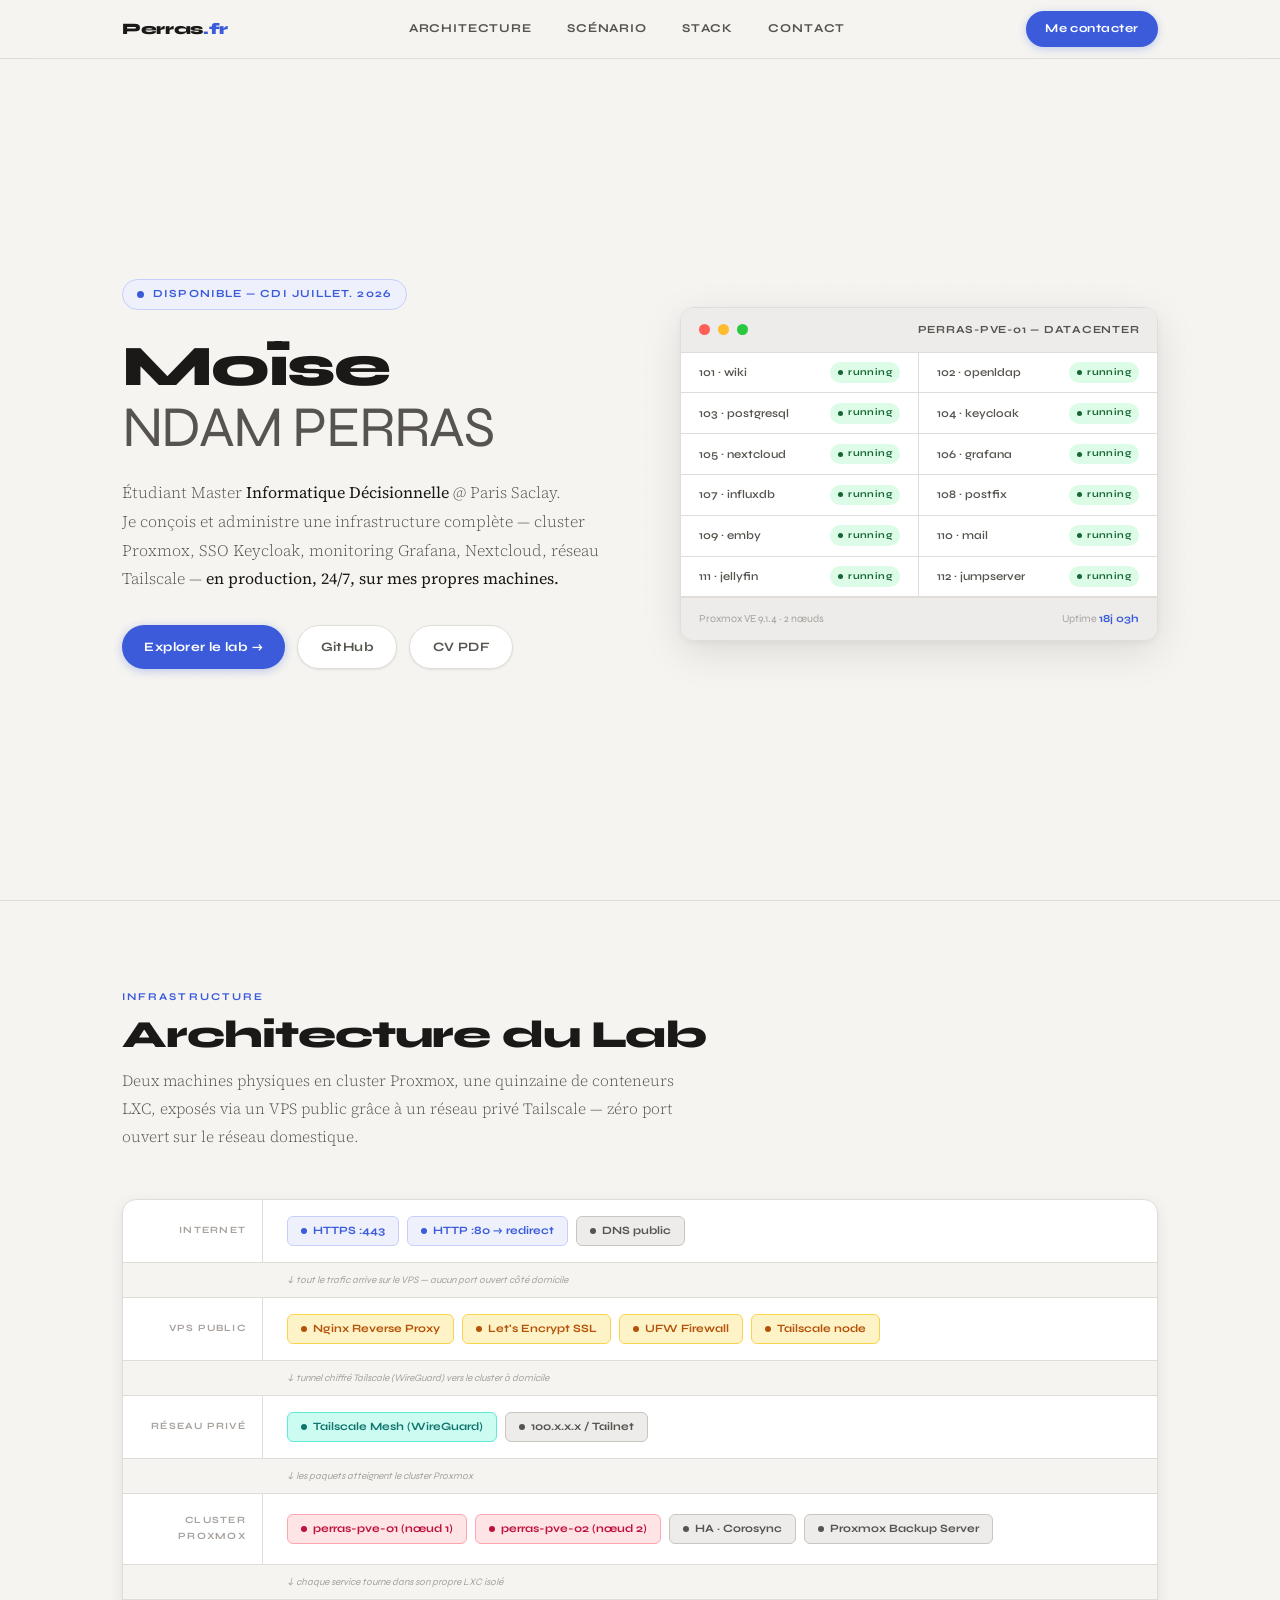
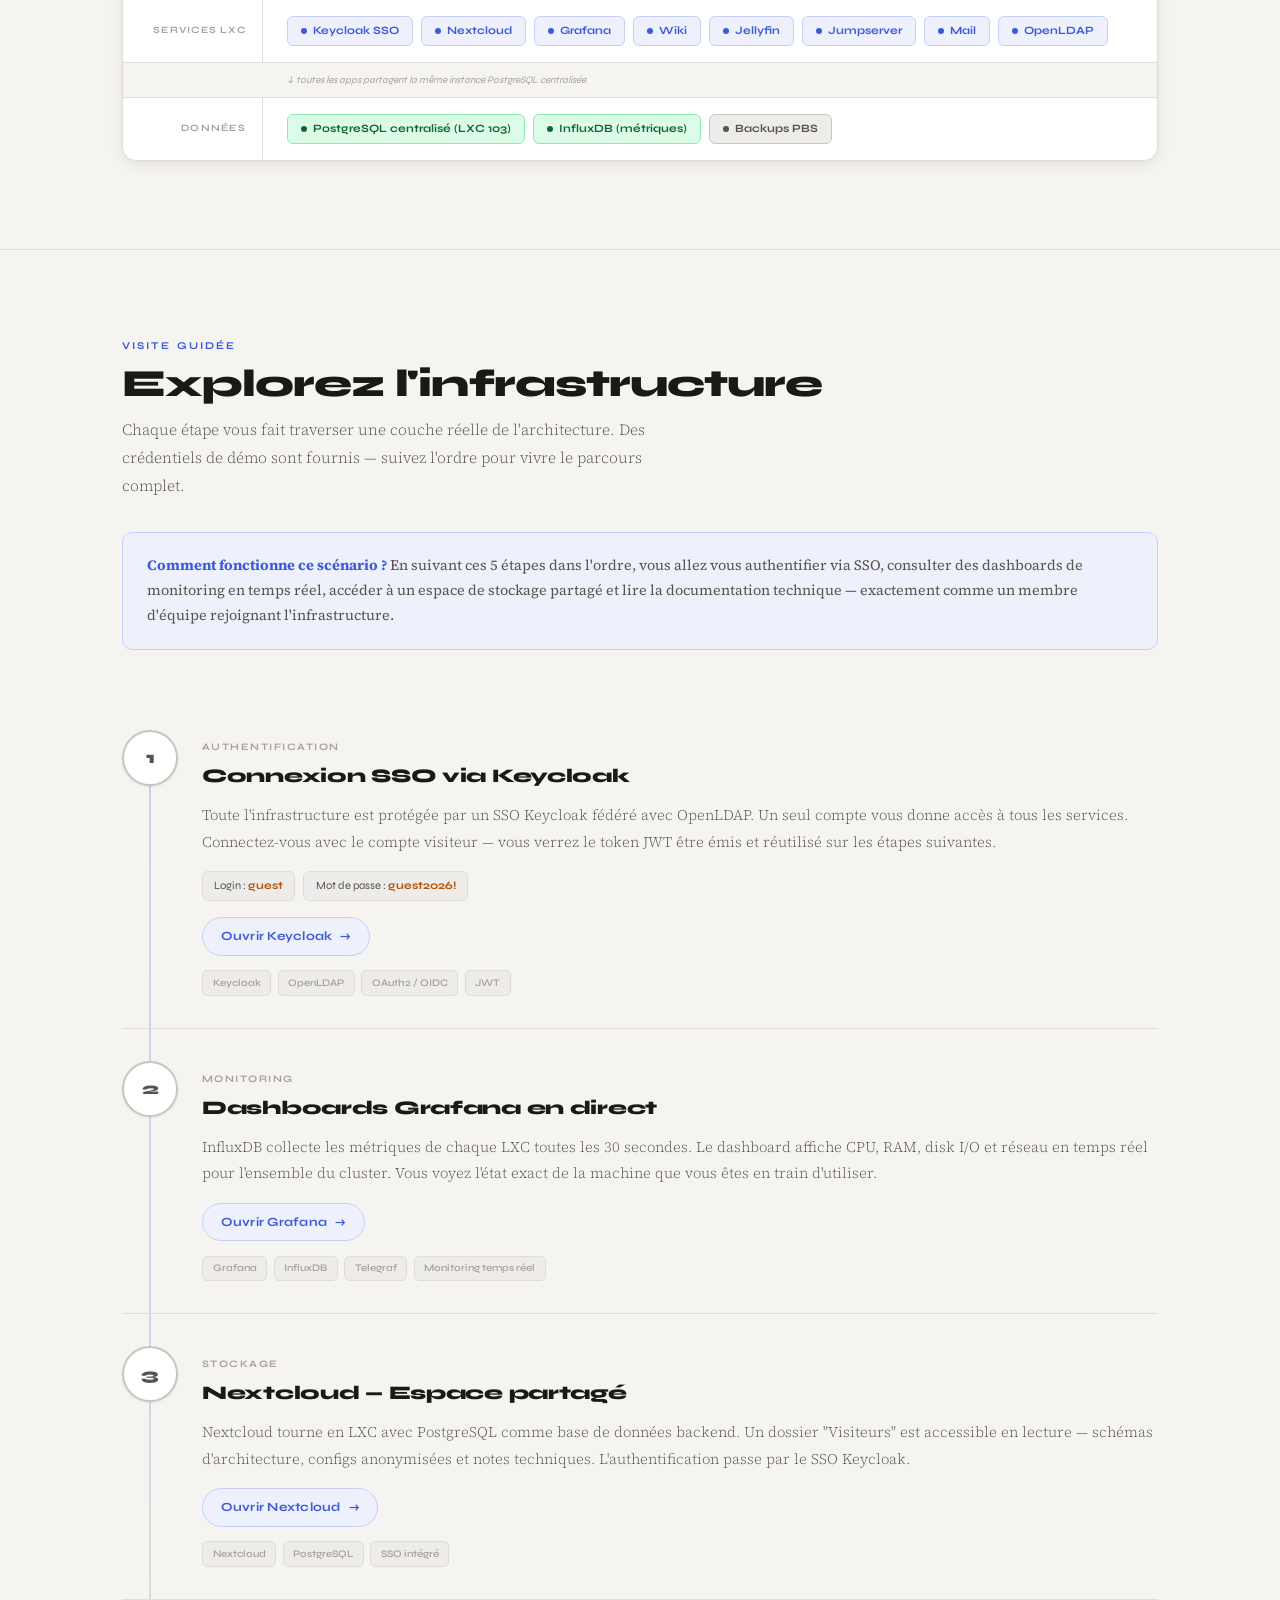
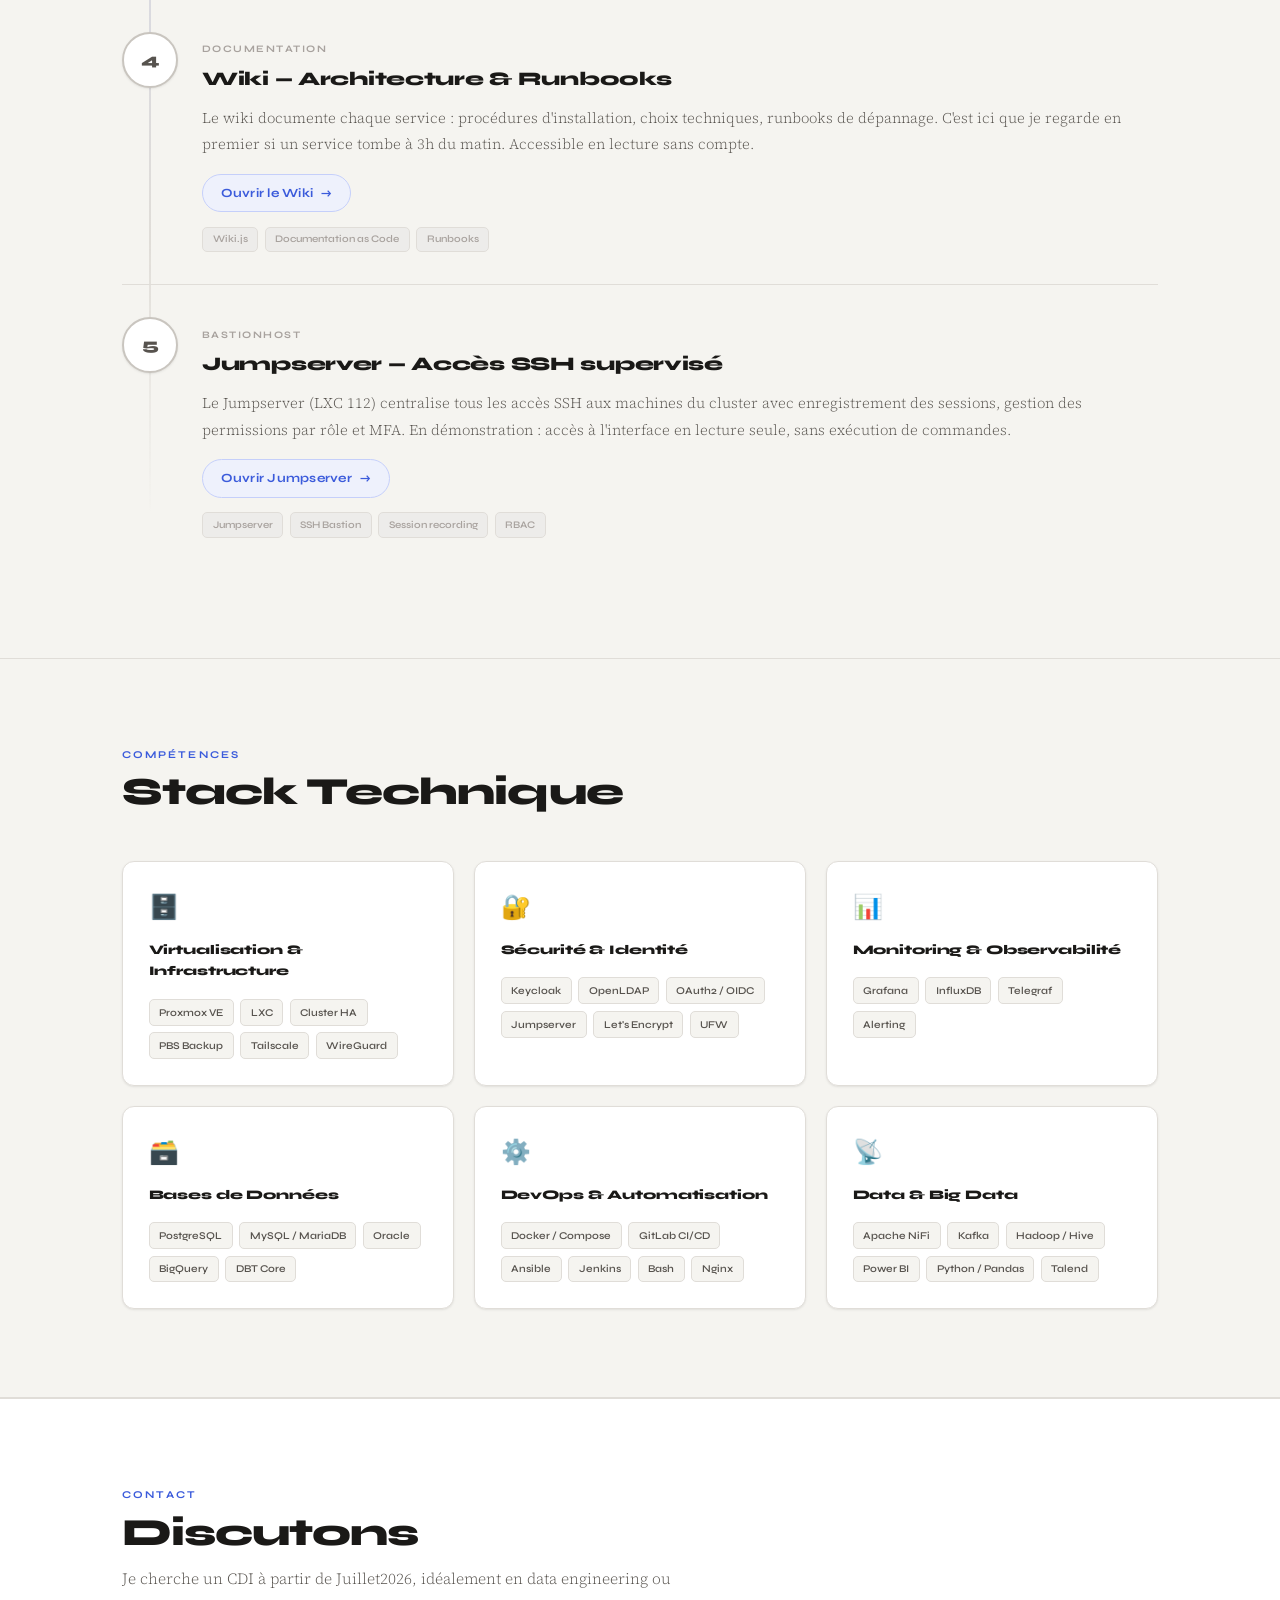
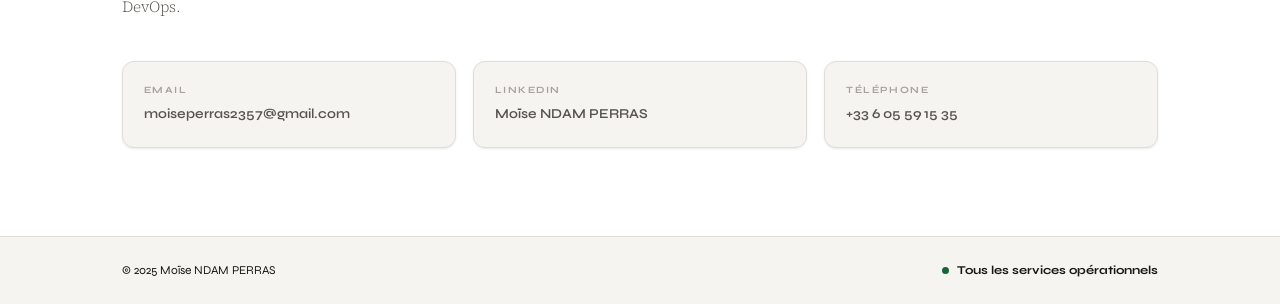
==== src/index.html @ 98462179 "static: Modification" ====
<!DOCTYPE html>
<html lang="fr">
<head>
<meta charset="UTF-8">
<link rel="preconnect" href="https://fonts.googleapis.com">
<link rel="preconnect" href="https://fonts.gstatic.com" crossorigin>
<meta name="viewport" content="width=device-width, initial-scale=1.0">
<meta name="description" content="Portfolio de Moïse PERRAS, Étudiant Master Informatique. Découvrez mes projets en Big Data et infrastructure.">
<title>Moïse NDAM PERRAS — Infrastructure Lab</title>
<link href="https://fonts.googleapis.com/css2?family=Syne:wght@400;600;700;800&family=Source+Serif+4:ital,opsz,wght@0,8..60,300;0,8..60,400;1,8..60,300&display=swap" rel="stylesheet">
<link rel="stylesheet" href="styles.css">
</head>
<body>

<!-- NAV -->
<nav>
  <div class="wrap">
    <div class="nav-brand">Perras<span>.fr</span></div>
    <div class="nav-links">
      <a href="#architecture">Architecture</a>
      <a href="#scenario">Scénario</a>
      <a href="#stack">Stack</a>
      <a href="#contact">Contact</a>
    </div>
    <a href="mailto:moiseperras2357@gmail.com" class="nav-cta">Me contacter</a>
  </div>
</nav>

<main id="content">
<!-- HERO -->
<section class="hero">
  <div class="hero-inner wrap" style="padding-top:0;padding-bottom:0;">

    <div>
      <div class="hero-badge">
        <div class="hero-badge-dot"></div>
        Disponible — CDI Juillet. 2026
      </div>
      <h1>Moïse<br><span class="dim">NDAM PERRAS</span></h1>
      <p class="hero-sub">
        Étudiant Master <strong>Informatique Décisionnelle</strong> @ Paris Saclay.<br>
        Je conçois et administre une infrastructure complète — cluster Proxmox,
        SSO Keycloak, monitoring Grafana, Nextcloud, réseau Tailscale —
        <strong>en production, 24/7, sur mes propres machines.</strong>
      </p>
      <div class="hero-actions">
        <a href="#scenario" class="btn btn-primary">Explorer le lab →</a>
	<a href="https://github.com/Perras2357" class="btn btn-outline" target="_blank" rel="noopener noreferrer">GitHub</a>
        <a href="#" class="btn btn-outline">CV PDF</a>
      </div>
    </div>

    <!-- Panel Proxmox -->
    <div class="hero-panel">
      <div class="panel-header">
        <div class="mac-dot mac-red"></div>
        <div class="mac-dot mac-yellow"></div>
        <div class="mac-dot mac-green"></div>
        <div class="panel-title">perras-pve-01 — Datacenter</div>
      </div>
      <div class="lxc-grid">
        <div class="lxc-item"><span class="lxc-name">101 · wiki</span><span class="lxc-pill">running</span></div>
        <div class="lxc-item"><span class="lxc-name">102 · openldap</span><span class="lxc-pill">running</span></div>
        <div class="lxc-item"><span class="lxc-name">103 · postgresql</span><span class="lxc-pill">running</span></div>
        <div class="lxc-item"><span class="lxc-name">104 · keycloak</span><span class="lxc-pill">running</span></div>
        <div class="lxc-item"><span class="lxc-name">105 · nextcloud</span><span class="lxc-pill">running</span></div>
        <div class="lxc-item"><span class="lxc-name">106 · grafana</span><span class="lxc-pill">running</span></div>
        <div class="lxc-item"><span class="lxc-name">107 · influxdb</span><span class="lxc-pill">running</span></div>
        <div class="lxc-item"><span class="lxc-name">108 · postfix</span><span class="lxc-pill">running</span></div>
        <div class="lxc-item"><span class="lxc-name">109 · emby</span><span class="lxc-pill">running</span></div>
        <div class="lxc-item"><span class="lxc-name">110 · mail</span><span class="lxc-pill">running</span></div>
        <div class="lxc-item"><span class="lxc-name">111 · jellyfin</span><span class="lxc-pill">running</span></div>
        <div class="lxc-item"><span class="lxc-name">112 · jumpserver</span><span class="lxc-pill">running</span></div>
      </div>
      <div class="panel-footer">
        <span>Proxmox VE 9.1.4 · 2 nœuds</span>
        <span>Uptime <strong>18j 03h</strong></span>
      </div>
    </div>

  </div>
</section>

<hr class="sep">

<!-- ARCHITECTURE -->
<section id="architecture">
  <div class="wrap">
    <p class="eyebrow reveal">Infrastructure</p>
    <h2 class="section-title reveal">Architecture du Lab</h2>
    <p class="section-sub reveal">
      Deux machines physiques en cluster Proxmox, une quinzaine de conteneurs LXC,
      exposés via un VPS public grâce à un réseau privé Tailscale —
      zéro port ouvert sur le réseau domestique.
    </p>

    <div class="arch-card reveal">
      <div class="arch-layers">

        <div class="arch-layer">
          <div class="arch-layer-label">Internet</div>
          <div class="arch-layer-content">
            <div class="arch-chip chip-indigo"><div class="arch-chip-dot"></div>HTTPS :443</div>
            <div class="arch-chip chip-indigo"><div class="arch-chip-dot"></div>HTTP :80 → redirect</div>
            <div class="arch-chip chip-gray"><div class="arch-chip-dot"></div>DNS public</div>
          </div>
        </div>

        <div class="flow-note">↓ tout le trafic arrive sur le VPS — aucun port ouvert côté domicile</div>

        <div class="arch-layer">
          <div class="arch-layer-label">VPS public</div>
          <div class="arch-layer-content">
            <div class="arch-chip chip-amber"><div class="arch-chip-dot"></div>Nginx Reverse Proxy</div>
            <div class="arch-chip chip-amber"><div class="arch-chip-dot"></div>Let's Encrypt SSL</div>
            <div class="arch-chip chip-amber"><div class="arch-chip-dot"></div>UFW Firewall</div>
            <div class="arch-chip chip-amber"><div class="arch-chip-dot"></div>Tailscale node</div>
          </div>
        </div>

        <div class="flow-note">↓ tunnel chiffré Tailscale (WireGuard) vers le cluster à domicile</div>

        <div class="arch-layer">
          <div class="arch-layer-label">Réseau privé</div>
          <div class="arch-layer-content">
            <div class="arch-chip chip-teal"><div class="arch-chip-dot"></div>Tailscale Mesh (WireGuard)</div>
            <div class="arch-chip chip-gray"><div class="arch-chip-dot"></div>100.x.x.x / Tailnet</div>
          </div>
        </div>

        <div class="flow-note">↓ les paquets atteignent le cluster Proxmox</div>

        <div class="arch-layer">
          <div class="arch-layer-label">Cluster Proxmox</div>
          <div class="arch-layer-content">
            <div class="arch-chip chip-rose"><div class="arch-chip-dot"></div>perras-pve-01 (nœud 1)</div>
            <div class="arch-chip chip-rose"><div class="arch-chip-dot"></div>perras-pve-02 (nœud 2)</div>
            <div class="arch-chip chip-gray"><div class="arch-chip-dot"></div>HA · Corosync</div>
            <div class="arch-chip chip-gray"><div class="arch-chip-dot"></div>Proxmox Backup Server</div>
          </div>
        </div>

        <div class="flow-note">↓ chaque service tourne dans son propre LXC isolé</div>

        <div class="arch-layer">
          <div class="arch-layer-label">Services LXC</div>
          <div class="arch-layer-content">
            <div class="arch-chip chip-indigo"><div class="arch-chip-dot"></div>Keycloak SSO</div>
            <div class="arch-chip chip-indigo"><div class="arch-chip-dot"></div>Nextcloud</div>
            <div class="arch-chip chip-indigo"><div class="arch-chip-dot"></div>Grafana</div>
            <div class="arch-chip chip-indigo"><div class="arch-chip-dot"></div>Wiki</div>
            <div class="arch-chip chip-indigo"><div class="arch-chip-dot"></div>Jellyfin</div>
            <div class="arch-chip chip-indigo"><div class="arch-chip-dot"></div>Jumpserver</div>
            <div class="arch-chip chip-indigo"><div class="arch-chip-dot"></div>Mail</div>
            <div class="arch-chip chip-indigo"><div class="arch-chip-dot"></div>OpenLDAP</div>
          </div>
        </div>

        <div class="flow-note">↓ toutes les apps partagent la même instance PostgreSQL centralisée</div>

        <div class="arch-layer">
          <div class="arch-layer-label">Données</div>
          <div class="arch-layer-content">
            <div class="arch-chip chip-green"><div class="arch-chip-dot"></div>PostgreSQL centralisé (LXC 103)</div>
            <div class="arch-chip chip-green"><div class="arch-chip-dot"></div>InfluxDB (métriques)</div>
            <div class="arch-chip chip-gray"><div class="arch-chip-dot"></div>Backups PBS</div>
          </div>
        </div>

      </div>
    </div>
  </div>
</section>

<hr class="sep">

<!-- SCENARIO -->
<section id="scenario">
  <div class="wrap">
    <p class="eyebrow reveal">Visite guidée</p>
    <h2 class="section-title reveal">Explorez l'infrastructure</h2>
    <p class="section-sub reveal">
      Chaque étape vous fait traverser une couche réelle de l'architecture.
      Des crédentiels de démo sont fournis — suivez l'ordre pour vivre le parcours complet.
    </p>

    <div class="scenario-intro reveal">
      <strong>Comment fonctionne ce scénario ?</strong> En suivant ces 5 étapes dans l'ordre,
      vous allez vous authentifier via SSO, consulter des dashboards de monitoring en temps réel,
      accéder à un espace de stockage partagé et lire la documentation technique —
      exactement comme un membre d'équipe rejoignant l'infrastructure.
    </div>

    <div class="steps">

      <div class="step reveal">
        <div class="step-num">1</div>
        <div class="step-body">
          <div class="step-label">Authentification</div>
          <div class="step-title">Connexion SSO via Keycloak</div>
          <p class="step-desc">
            Toute l'infrastructure est protégée par un SSO Keycloak fédéré avec OpenLDAP.
            Un seul compte vous donne accès à tous les services. Connectez-vous avec le compte
            visiteur — vous verrez le token JWT être émis et réutilisé sur les étapes suivantes.
          </p>
          <div class="step-creds">
            <div class="cred">Login : <strong>guest</strong></div>
            <div class="cred">Mot de passe : <strong>guest2026!</strong></div>
          </div>
          <a href="https://keycloak.perras.fr/realms/KeycloakTest/protocol/openid-connect/auth?state=9e5de565f8cdaca2f3f392d86337ce57&scope=openid%20profile%20email&response_type=code&approval_prompt=auto&code_challenge=aNXf6dNy8e-B8kdeNa8q2od1-jPJcwIKTg4zPdcgohg&code_challenge_method=S256&redirect_uri=https%3A%2F%2Fwiki.perras.fr%2Foidc%2Fcallback&client_id=wikiperras" class="step-link">Ouvrir Keycloak</a>
          <div class="step-tags">
            <span class="tag">Keycloak</span>
            <span class="tag">OpenLDAP</span>
            <span class="tag">OAuth2 / OIDC</span>
            <span class="tag">JWT</span>
          </div>
        </div>
      </div>

      <div class="step reveal">
        <div class="step-num">2</div>
        <div class="step-body">
          <div class="step-label">Monitoring</div>
          <div class="step-title">Dashboards Grafana en direct</div>
          <p class="step-desc">
            InfluxDB collecte les métriques de chaque LXC toutes les 30 secondes.
            Le dashboard affiche CPU, RAM, disk I/O et réseau en temps réel pour l'ensemble
            du cluster. Vous voyez l'état exact de la machine que vous êtes en train d'utiliser.
          </p>
          <a href="https://grafana.perras.fr" class="step-link">Ouvrir Grafana</a>
          <div class="step-tags">
            <span class="tag">Grafana</span>
            <span class="tag">InfluxDB</span>
            <span class="tag">Telegraf</span>
            <span class="tag">Monitoring temps réel</span>
          </div>
        </div>
      </div>

      <div class="step reveal">
        <div class="step-num">3</div>
        <div class="step-body">
          <div class="step-label">Stockage</div>
          <div class="step-title">Nextcloud — Espace partagé</div>
          <p class="step-desc">
            Nextcloud tourne en LXC avec PostgreSQL comme base de données backend.
            Un dossier "Visiteurs" est accessible en lecture — schémas d'architecture,
            configs anonymisées et notes techniques. L'authentification passe par le SSO Keycloak.
          </p>
          <a href="https://nimbus.perras.fr" class="step-link">Ouvrir Nextcloud</a>
          <div class="step-tags">
            <span class="tag">Nextcloud</span>
            <span class="tag">PostgreSQL</span>
            <span class="tag">SSO intégré</span>
          </div>
        </div>
      </div>

      <div class="step reveal">
        <div class="step-num">4</div>
        <div class="step-body">
          <div class="step-label">Documentation</div>
          <div class="step-title">Wiki — Architecture & Runbooks</div>
          <p class="step-desc">
            Le wiki documente chaque service : procédures d'installation, choix techniques,
            runbooks de dépannage. C'est ici que je regarde en premier si un service tombe à 3h du matin.
            Accessible en lecture sans compte.
          </p>
          <a href="https://wiki.perras.fr" class="step-link">Ouvrir le Wiki</a>
          <div class="step-tags">
            <span class="tag">Wiki.js</span>
            <span class="tag">Documentation as Code</span>
            <span class="tag">Runbooks</span>
          </div>
        </div>
      </div>

      <div class="step reveal">
        <div class="step-num">5</div>
        <div class="step-body">
          <div class="step-label">Bastionhost</div>
          <div class="step-title">Jumpserver — Accès SSH supervisé</div>
          <p class="step-desc">
            Le Jumpserver (LXC 112) centralise tous les accès SSH aux machines du cluster
            avec enregistrement des sessions, gestion des permissions par rôle et MFA.
            En démonstration : accès à l'interface en lecture seule, sans exécution de commandes.
          </p>
          <a href="https://bifrost.perras.fr" class="step-link">Ouvrir Jumpserver</a>
          <div class="step-tags">
            <span class="tag">Jumpserver</span>
            <span class="tag">SSH Bastion</span>
            <span class="tag">Session recording</span>
            <span class="tag">RBAC</span>
          </div>
        </div>
      </div>

    </div>
  </div>
</section>

<hr class="sep">

<!-- STACK -->
<section id="stack">
  <div class="wrap">
    <p class="eyebrow reveal">Compétences</p>
    <h2 class="section-title reveal">Stack Technique</h2>

    <div class="skills-grid">
      <div class="skill-card reveal">
        <div class="skill-icon">🗄️</div>
        <div class="skill-title">Virtualisation & Infrastructure</div>
        <div class="skill-chips">
          <span class="skill-chip">Proxmox VE</span>
          <span class="skill-chip">LXC</span>
          <span class="skill-chip">Cluster HA</span>
          <span class="skill-chip">PBS Backup</span>
          <span class="skill-chip">Tailscale</span>
          <span class="skill-chip">WireGuard</span>
        </div>
      </div>
      <div class="skill-card reveal">
        <div class="skill-icon">🔐</div>
        <div class="skill-title">Sécurité & Identité</div>
        <div class="skill-chips">
          <span class="skill-chip">Keycloak</span>
          <span class="skill-chip">OpenLDAP</span>
          <span class="skill-chip">OAuth2 / OIDC</span>
          <span class="skill-chip">Jumpserver</span>
          <span class="skill-chip">Let's Encrypt</span>
          <span class="skill-chip">UFW</span>
        </div>
      </div>
      <div class="skill-card reveal">
        <div class="skill-icon">📊</div>
        <div class="skill-title">Monitoring & Observabilité</div>
        <div class="skill-chips">
          <span class="skill-chip">Grafana</span>
          <span class="skill-chip">InfluxDB</span>
          <span class="skill-chip">Telegraf</span>
          <span class="skill-chip">Alerting</span>
        </div>
      </div>
      <div class="skill-card reveal">
        <div class="skill-icon">🗃️</div>
        <div class="skill-title">Bases de Données</div>
        <div class="skill-chips">
          <span class="skill-chip">PostgreSQL</span>
          <span class="skill-chip">MySQL / MariaDB</span>
          <span class="skill-chip">Oracle</span>
          <span class="skill-chip">BigQuery</span>
          <span class="skill-chip">DBT Core</span>
        </div>
      </div>
      <div class="skill-card reveal">
        <div class="skill-icon">⚙️</div>
        <div class="skill-title">DevOps & Automatisation</div>
        <div class="skill-chips">
          <span class="skill-chip">Docker / Compose</span>
          <span class="skill-chip">GitLab CI/CD</span>
          <span class="skill-chip">Ansible</span>
          <span class="skill-chip">Jenkins</span>
          <span class="skill-chip">Bash</span>
          <span class="skill-chip">Nginx</span>
        </div>
      </div>
      <div class="skill-card reveal">
        <div class="skill-icon">📡</div>
        <div class="skill-title">Data & Big Data</div>
        <div class="skill-chips">
          <span class="skill-chip">Apache NiFi</span>
          <span class="skill-chip">Kafka</span>
          <span class="skill-chip">Hadoop / Hive</span>
          <span class="skill-chip">Power BI</span>
          <span class="skill-chip">Python / Pandas</span>
          <span class="skill-chip">Talend</span>
        </div>
      </div>
    </div>
  </div>
</section>

<hr class="sep">

<!-- CONTACT -->
<section id="contact">
  <div class="wrap">
    <p class="eyebrow reveal">Contact</p>
    <h2 class="section-title reveal">Discutons</h2>
    <p class="section-sub reveal">
      Je cherche un CDI à partir de Juillet2026,
      idéalement en data engineering ou DevOps.
    </p>
    <div class="contact-grid">
      <a href="mailto:moiseperras2357@gmail.com" class="contact-card reveal">
        <div class="contact-label">Email</div>
        <div class="contact-value">moiseperras2357@gmail.com</div>
      </a>
      <a href="https://www.linkedin.com/in/mo%C3%AFse-ndam-perras/overlay/about-this-profile/?lipi=urn%3Ali%3Apage%3Ad_flagship3_profile_view_base%3Bf%2BfCwP19T4KefG9svNEvtA%3D%3D" class="contact-card reveal">
        <div class="contact-label">LinkedIn</div>
        <div class="contact-value">Moïse NDAM PERRAS</div>
      </a>
      <a href="tel:+33605591535" class="contact-card reveal">
        <div class="contact-label">Téléphone</div>
        <div class="contact-value">+33 6 05 59 15 35</div>
      </a>
    </div>
  </div>
</section>
</main>

<!-- FOOTER -->
<footer>
  <div class="wrap">
    <div class="footer-copy">© 2025 Moïse NDAM PERRAS</div>
    <div class="footer-status">
      <div class="status-dot"></div>
      Tous les services opérationnels
    </div>
  </div>
</footer>

<script src="scripts.js" defer></script>
</body>
</html>
---- src/styles.css ----
:root {
  /* Fond chaud, pas blanc pur */
  --bg:        #f5f4f0;
  --bg2:       #ffffff;
  --bg3:       #edecea;
  --border:    #e0ddd8;
  --border2:   #c9c5bf;
  /* Accent : bleu ardoise, lisible et reposant */
  --indigo:       #3b5bdb;
  --indigo-light: #eef1fc;
  --indigo-mid:   #c5cffa;
  /* Secondaires doux */
  --amber:      #b45309;
  --amber-bg:   #fef3c7;
  --teal:       #0f766e;
  --teal-bg:    #ccfbf1;
  --rose:       #be123c;
  --rose-bg:    #ffe4e6;
  --green:      #166534;
  --green-bg:   #dcfce7;
  --slate:      #475569;
  /* Texte */
  --text:       #1a1917;
  --text2:      #57534e;
  --text3:      #a8a29e;
  --radius: 8px;
  --shadow-sm: 0 1px 3px rgba(0,0,0,0.06), 0 1px 2px rgba(0,0,0,0.04);
  --shadow:    0 4px 16px rgba(0,0,0,0.07), 0 1px 4px rgba(0,0,0,0.04);
  --shadow-lg: 0 12px 40px rgba(0,0,0,0.10), 0 2px 8px rgba(0,0,0,0.05);
}
*, *::before, *::after { box-sizing: border-box; margin: 0; padding: 0; }
html { scroll-behavior: smooth; }
body {
  font-family: 'Source Serif 4', Georgia, serif;
  background: var(--bg);
  color: var(--text);
  overflow-x: hidden;
  line-height: 1.65;
  -webkit-font-smoothing: antialiased;
}
/* Texture très subtile */
body::before {
  content: '';
  position: fixed; inset: 0; z-index: 0; pointer-events: none;
  background-image: url("data:image/svg+xml,%3Csvg width='60' height='60' xmlns='http://www.w3.org/2000/svg'%3E%3Ccircle cx='30' cy='30' r='0.8' fill='%23c9c5bf' opacity='0.35'/%3E%3C/svg%3E");
  background-size: 30px 30px;
}
a { color: inherit; text-decoration: none; }
/* ══ NAV ══ */
nav {
  position: fixed; top: 0; left: 0; right: 0; z-index: 200;
  background: rgba(245,244,240,0.92);
  backdrop-filter: blur(14px);
  border-bottom: 1px solid var(--border);
}
nav .wrap {
  max-width: 1100px; margin: 0 auto; padding: 0 2rem;
  height: 58px; display: flex; align-items: center; justify-content: space-between;
}
.nav-brand {
  font-family: 'Syne', sans-serif;
  font-weight: 800; font-size: 1rem;
  letter-spacing: -0.02em; color: var(--text);
}
.nav-brand span { color: var(--indigo); }
.nav-links { display: flex; gap: 2.2rem; }
.nav-links a {
  font-family: 'Syne', sans-serif;
  font-size: 0.75rem; font-weight: 700;
  letter-spacing: 0.07em; text-transform: uppercase;
  color: var(--text2); transition: color 0.2s;
}
.nav-links a:hover { color: var(--indigo); }
.nav-cta {
  font-family: 'Syne', sans-serif;
  font-size: 0.75rem; font-weight: 700;
  background: var(--indigo); color: #fff;
  padding: 0.48rem 1.2rem; border-radius: 100px;
  letter-spacing: 0.04em; transition: all 0.2s;
  box-shadow: 0 2px 8px rgba(59,91,219,0.28);
}
.nav-cta:hover { background: #2f4bbf; transform: translateY(-1px); box-shadow: 0 4px 14px rgba(59,91,219,0.35); }
/* ══ HERO ══ */
.hero {
  min-height: 100vh; display: flex; align-items: center;
  padding: 7rem 2rem 4rem;
  position: relative; z-index: 1;
}
.hero-inner {
  max-width: 1100px; margin: 0 auto; width: 100%;
  display: grid; grid-template-columns: 1fr 1fr; gap: 5rem; align-items: center;
}
.hero-badge {
  display: inline-flex; align-items: center; gap: 0.55rem;
  font-family: 'Syne', sans-serif;
  font-size: 0.68rem; font-weight: 700; letter-spacing: 0.1em; text-transform: uppercase;
  color: var(--indigo);
  background: var(--indigo-light); border: 1px solid var(--indigo-mid);
  padding: 0.35rem 0.9rem; border-radius: 100px; margin-bottom: 1.6rem;
  animation: fadeUp 0.5s ease both;
}
.hero-badge-dot {
  width: 7px; height: 7px; border-radius: 50%;
  background: var(--indigo); animation: ping 2.4s ease infinite;
}
@keyframes ping { 0%,100%{opacity:1;transform:scale(1)} 50%{opacity:.35;transform:scale(1.4)} }
.hero h1 {
  font-family: 'Syne', sans-serif;
  font-size: clamp(2.5rem, 4.5vw, 3.9rem);
  font-weight: 800; line-height: 1.07;
  letter-spacing: -0.03em; margin-bottom: 1.2rem;
  color: var(--text);
  animation: fadeUp 0.5s 0.08s ease both;
}
.hero h1 .dim { color: var(--text2); font-weight: 400; }
.hero-sub {
  font-size: 1rem; color: var(--text2); line-height: 1.8;
  margin-bottom: 2rem; font-weight: 300;
  animation: fadeUp 0.5s 0.16s ease both;
}
.hero-sub strong { color: var(--text); font-weight: 400; }
.hero-actions {
  display: flex; gap: 0.75rem; flex-wrap: wrap;
  animation: fadeUp 0.5s 0.24s ease both;
}
.btn {
  font-family: 'Syne', sans-serif;
  font-size: 0.8rem; font-weight: 700; letter-spacing: 0.03em;
  padding: 0.65rem 1.4rem; border-radius: 100px;
  border: none; cursor: pointer; transition: all 0.2s;
  display: inline-flex; align-items: center; gap: 0.4rem;
}
.btn-primary { background: var(--indigo); color: #fff; box-shadow: 0 2px 10px rgba(59,91,219,0.3); }
.btn-primary:hover { background: #2f4bbf; transform: translateY(-2px); box-shadow: 0 6px 20px rgba(59,91,219,0.35); }
.btn-outline { background: #fff; color: var(--text2); border: 1.5px solid var(--border); box-shadow: var(--shadow-sm); }
.btn-outline:hover { border-color: var(--indigo); color: var(--indigo); transform: translateY(-2px); }
/* Live cluster panel */
.hero-panel {
  background: #fff;
  border: 1px solid var(--border);
  border-radius: 14px; overflow: hidden;
  animation: fadeUp 0.5s 0.28s ease both;
  box-shadow: var(--shadow-lg);
}
.panel-header {
  background: var(--bg3); padding: 0.8rem 1.1rem;
  display: flex; align-items: center; gap: 0.5rem;
  border-bottom: 1px solid var(--border);
  font-family: 'Syne', sans-serif; font-size: 0.68rem;
  font-weight: 700; letter-spacing: 0.07em; color: var(--text2);
  text-transform: uppercase;
}
.mac-dot { width: 11px; height: 11px; border-radius: 50%; }
.mac-red    { background: #ff5f57; }
.mac-yellow { background: #febc2e; }
.mac-green  { background: #28c840; }
.panel-title { margin-left: auto; }
.lxc-grid { display: grid; grid-template-columns: 1fr 1fr; }
.lxc-item {
  display: flex; align-items: center; justify-content: space-between;
  padding: 0.6rem 1.1rem;
  border-bottom: 1px solid var(--border);
  border-right: 1px solid var(--border);
  transition: background 0.15s;
}
.lxc-item:hover { background: var(--indigo-light); }
.lxc-item:nth-child(even) { border-right: none; }
.lxc-name {
  font-family: 'Syne', sans-serif;
  font-size: 0.72rem; font-weight: 600; color: var(--text2);
}
.lxc-pill {
  font-family: 'Syne', sans-serif; font-size: 0.6rem; font-weight: 700;
  letter-spacing: 0.05em;
  background: var(--green-bg); color: var(--green);
  padding: 0.15rem 0.5rem; border-radius: 100px;
  display: flex; align-items: center; gap: 0.3rem;
}
.lxc-pill::before {
  content: ''; width: 5px; height: 5px; border-radius: 50;
  background: var(--green); border-radius: 50%; animation: ping 3s ease infinite;
}
.panel-footer {
  padding: 0.75rem 1.1rem;
  font-family: 'Syne', sans-serif; font-size: 0.67rem; color: var(--text3);
  display: flex; justify-content: space-between;
  background: var(--bg3); border-top: 1px solid var(--border);
}
.panel-footer strong { color: var(--indigo); font-weight: 700; }

/* ══ WRAP & SECTIONS ══ */
.wrap { max-width: 1100px; margin: 0 auto; padding: 0 2rem; position: relative; z-index: 1; }
section { padding: 5.5rem 0; }
.sep { border: none; border-top: 1px solid var(--border); margin: 0; }
.eyebrow {
  font-family: 'Syne', sans-serif;
  font-size: 0.65rem; font-weight: 700; letter-spacing: 0.2em;
  text-transform: uppercase; color: var(--indigo); margin-bottom: 0.5rem;
}
.section-title {
  font-family: 'Syne', sans-serif;
  font-size: clamp(1.8rem, 3vw, 2.5rem);
  font-weight: 800; letter-spacing: -0.025em; line-height: 1.08;
  color: var(--text); margin-bottom: 0.75rem;
}
.section-sub {
  font-size: 0.97rem; color: var(--text2); max-width: 580px;
  line-height: 1.8; font-weight: 300;
}
/* ══ ARCHITECTURE ══ */
.arch-card {
  background: #fff; border: 1px solid var(--border);
  border-radius: 14px; overflow: hidden;
  box-shadow: var(--shadow); margin-top: 3rem;
}
.arch-layers { display: flex; flex-direction: column; }
.arch-layer {
  display: flex; align-items: stretch;
  border-bottom: 1px solid var(--border);
}
.arch-layer:last-child { border-bottom: none; }
.arch-layer-label {
  width: 140px; flex-shrink: 0;
  padding: 1.2rem 1rem;
  font-family: 'Syne', sans-serif;
  font-size: 0.6rem; font-weight: 700; letter-spacing: 0.13em;
  text-transform: uppercase; color: var(--text3);
  border-right: 1px solid var(--border);
  display: flex; align-items: center; justify-content: flex-end; text-align: right;
}
.arch-layer-content {
  flex: 1; padding: 1rem 1.5rem;
  display: flex; flex-wrap: wrap; gap: 0.5rem; align-items: center;
}
.arch-chip {
  font-family: 'Syne', sans-serif;
  font-size: 0.7rem; font-weight: 700;
  padding: 0.3rem 0.8rem; border-radius: 6px; border: 1.5px solid;
  display: flex; align-items: center; gap: 0.4rem; white-space: nowrap;
}
.arch-chip-dot { width: 6px; height: 6px; border-radius: 50%; background: currentColor; }
.chip-indigo { color: var(--indigo); border-color: var(--indigo-mid); background: var(--indigo-light); }
.chip-amber  { color: var(--amber);  border-color: #fcd34d;           background: var(--amber-bg); }
.chip-teal   { color: var(--teal);   border-color: #5eead4;           background: var(--teal-bg); }
.chip-rose   { color: var(--rose);   border-color: #fda4af;           background: var(--rose-bg); }
.chip-gray   { color: var(--text2);  border-color: var(--border2);    background: var(--bg3); }
.chip-green  { color: var(--green);  border-color: #86efac;           background: var(--green-bg); }
.flow-note {
  padding: 0.55rem 1.5rem 0.55rem calc(140px + 1.5rem);
  font-family: 'Syne', sans-serif; font-size: 0.62rem;
  color: var(--text3); border-bottom: 1px solid var(--border);
  font-style: italic; background: var(--bg);
}
/* ══ SCENARIO ══ */
.scenario-intro {
  background: var(--indigo-light); border: 1.5px solid var(--indigo-mid);
  border-radius: 10px; padding: 1.25rem 1.5rem;
  margin-top: 2rem; margin-bottom: 3rem;
  font-size: 0.9rem; color: var(--text2); line-height: 1.75;
}
.scenario-intro strong { color: var(--indigo); font-weight: 700; }
.steps { display: flex; flex-direction: column; gap: 0; position: relative; }
.steps::before {
  content: ''; position: absolute;
  left: 27px; top: 55px; bottom: 55px; width: 1.5px;
  background: linear-gradient(to bottom, var(--indigo-mid), var(--border) 80%, transparent);
}
.step {
  display: grid; grid-template-columns: 56px 1fr;
  gap: 1.5rem; padding: 2rem 0;
  border-bottom: 1px solid var(--border); position: relative;
}
.step:last-child { border-bottom: none; }
.step-num {
  width: 56px; height: 56px; border-radius: 50%;
  background: #fff; border: 2px solid var(--border2);
  display: flex; align-items: center; justify-content: center;
  font-family: 'Syne', sans-serif; font-size: 1.05rem; font-weight: 800;
  color: var(--text2); flex-shrink: 0; position: relative; z-index: 1;
  transition: all 0.25s; box-shadow: var(--shadow-sm);
}
.step:hover .step-num {
  border-color: var(--indigo); color: var(--indigo); background: var(--indigo-light);
  box-shadow: 0 0 0 5px var(--indigo-light);
}
.step-body { padding-top: 0.6rem; }
.step-label {
  font-family: 'Syne', sans-serif;
  font-size: 0.62rem; font-weight: 700; letter-spacing: 0.15em;
  text-transform: uppercase; color: var(--text3); margin-bottom: 0.3rem;
}
.step-title {
  font-family: 'Syne', sans-serif;
  font-size: 1.2rem; font-weight: 800; margin-bottom: 0.65rem;
  letter-spacing: -0.015em; color: var(--text);
}
.step-desc {
  font-size: 0.92rem; color: var(--text2); line-height: 1.8;
  margin-bottom: 1rem; font-weight: 300;
}
.step-creds {
  display: flex; gap: 0.5rem; flex-wrap: wrap; margin-bottom: 1rem;
}
.cred {
  font-family: 'Syne', sans-serif; font-size: 0.7rem;
  background: var(--bg3); border: 1px solid var(--border);
  border-radius: 6px; padding: 0.3rem 0.7rem; color: var(--text2);
}
.cred strong { color: var(--amber); font-weight: 700; }
.step-link {
  display: inline-flex; align-items: center; gap: 0.5rem;
  font-family: 'Syne', sans-serif; font-size: 0.78rem; font-weight: 700;
  color: var(--indigo); background: var(--indigo-light);
  border: 1.5px solid var(--indigo-mid);
  padding: 0.5rem 1.1rem; border-radius: 100px;
  transition: all 0.2s; letter-spacing: 0.02em;
}
.step-link:hover {
  background: var(--indigo); color: #fff;
  box-shadow: 0 4px 14px rgba(59,91,219,0.28);
  transform: translateX(4px);
}
.step-link::after { content: '→'; }
.step-tags { display: flex; gap: 0.4rem; flex-wrap: wrap; margin-top: 0.9rem; }
.tag {
  font-family: 'Syne', sans-serif; font-size: 0.63rem; font-weight: 600;
  padding: 0.22rem 0.6rem; border-radius: 5px;
  background: var(--bg3); border: 1px solid var(--border); color: var(--text3);
}
/* ══ SKILLS ══ */
.skills-grid {
  display: grid; grid-template-columns: repeat(3, 1fr); gap: 1.25rem; margin-top: 3rem;
}
.skill-card {
  background: #fff; border: 1px solid var(--border);
  border-radius: 12px; padding: 1.6rem;
  box-shadow: var(--shadow-sm);
  transition: box-shadow 0.2s, transform 0.2s;
}
.skill-card:hover { box-shadow: var(--shadow); transform: translateY(-3px); }
.skill-icon { font-size: 1.5rem; margin-bottom: 0.8rem; }
.skill-title {
  font-family: 'Syne', sans-serif;
  font-size: 0.82rem; font-weight: 800; color: var(--text);
  margin-bottom: 1rem; letter-spacing: -0.01em;
}
.skill-chips { display: flex; flex-wrap: wrap; gap: 0.4rem; }
.skill-chip {
  font-family: 'Syne', sans-serif; font-size: 0.65rem; font-weight: 600;
  padding: 0.24rem 0.6rem; border-radius: 5px;
  background: var(--bg); border: 1px solid var(--border); color: var(--text2);
  transition: all 0.15s;
}
.skill-chip:hover { background: var(--indigo-light); border-color: var(--indigo-mid); color: var(--indigo); }
/* ══ CONTACT ══ */
#contact { background: var(--bg2); border-top: 1px solid var(--border); }
.contact-grid {
  display: grid; grid-template-columns: repeat(3, 1fr); gap: 1.1rem; margin-top: 2.5rem;
}
.contact-card {
  background: var(--bg); border: 1.5px solid var(--border);
  border-radius: 12px; padding: 1.3rem;
  transition: all 0.2s; display: flex; flex-direction: column; gap: 0.3rem;
  box-shadow: var(--shadow-sm);
}
.contact-card:hover {
  border-color: var(--indigo); transform: translateY(-3px);
  box-shadow: var(--shadow);
}
.contact-label {
  font-family: 'Syne', sans-serif;
  font-size: 0.6rem; font-weight: 700; letter-spacing: 0.15em;
  text-transform: uppercase; color: var(--text3);
}
.contact-value {
  font-family: 'Syne', sans-serif; font-size: 0.85rem; font-weight: 600; color: var(--text2);
}
/* ══ FOOTER ══ */
footer {
  background: var(--bg); border-top: 1px solid var(--border); padding: 1.5rem 0;
}
footer .wrap { display: flex; justify-content: space-between; align-items: center; }
.footer-copy { font-family: 'Syne', sans-serif; font-size: 0.68rem; color: var(--text3); }
.footer-status {
  display: flex; align-items: center; gap: 0.5rem;
  font-family: 'Syne', sans-serif; font-size: 0.68rem; color: var(--green);
  font-weight: 700;
}
.status-dot {
  width: 7px; height: 7px; border-radius: 50%; background: var(--green);
  animation: ping 2.2s ease infinite;
}
/* ══ ANIMATIONS ══ */
@keyframes fadeUp {
  from { opacity: 0; transform: translateY(18px); }
  to   { opacity: 1; transform: translateY(0); }
}
.reveal {
  opacity: 0; transform: translateY(14px);
  transition: opacity 0.55s ease, transform 0.55s ease;
}
.reveal.in { opacity: 1; transform: none; }
/* ══ RESPONSIVE ══ */
@media (max-width: 768px) {
  .hero-inner { grid-template-columns: 1fr; gap: 3rem; }
  .skills-grid { grid-template-columns: 1fr 1fr; }
  .contact-grid { grid-template-columns: 1fr; }
  .steps::before { display: none; }
  .arch-layer-label { width: 85px; font-size: 0.52rem; }
  .flow-note { padding-left: calc(85px + 1rem); }
  .nav-links { display: none; }
}
@media (max-width: 480px) {
  .skills-grid { grid-template-columns: 1fr; }
  .lxc-grid { grid-template-columns: 1fr; }
  .lxc-item { border-right: none !important; }
}


h1, h2 { color: var(--text-primary); font-weight: 800; }
p { color: var(--text-secondary); line-height: 1.6; }
.footer-copy, .footer-status { color: var(--text-muted); font-size: 0.75rem; }
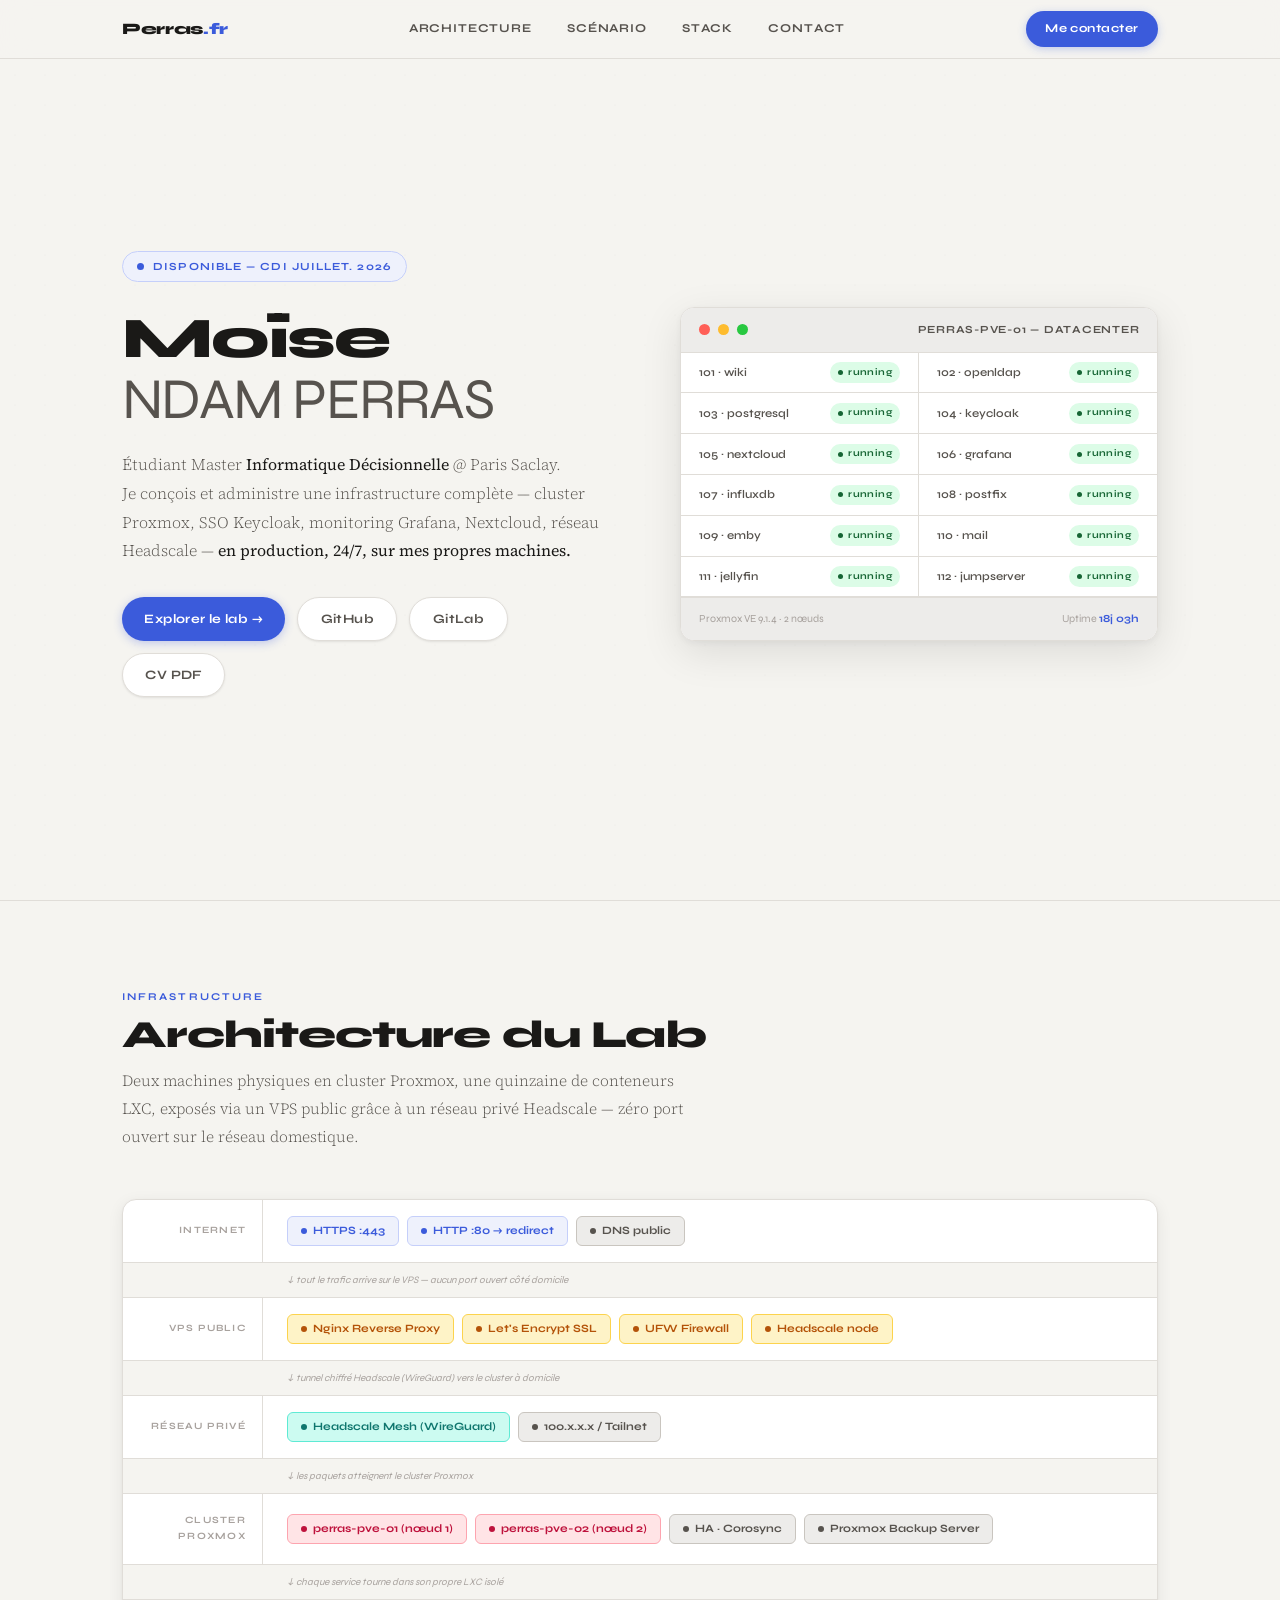
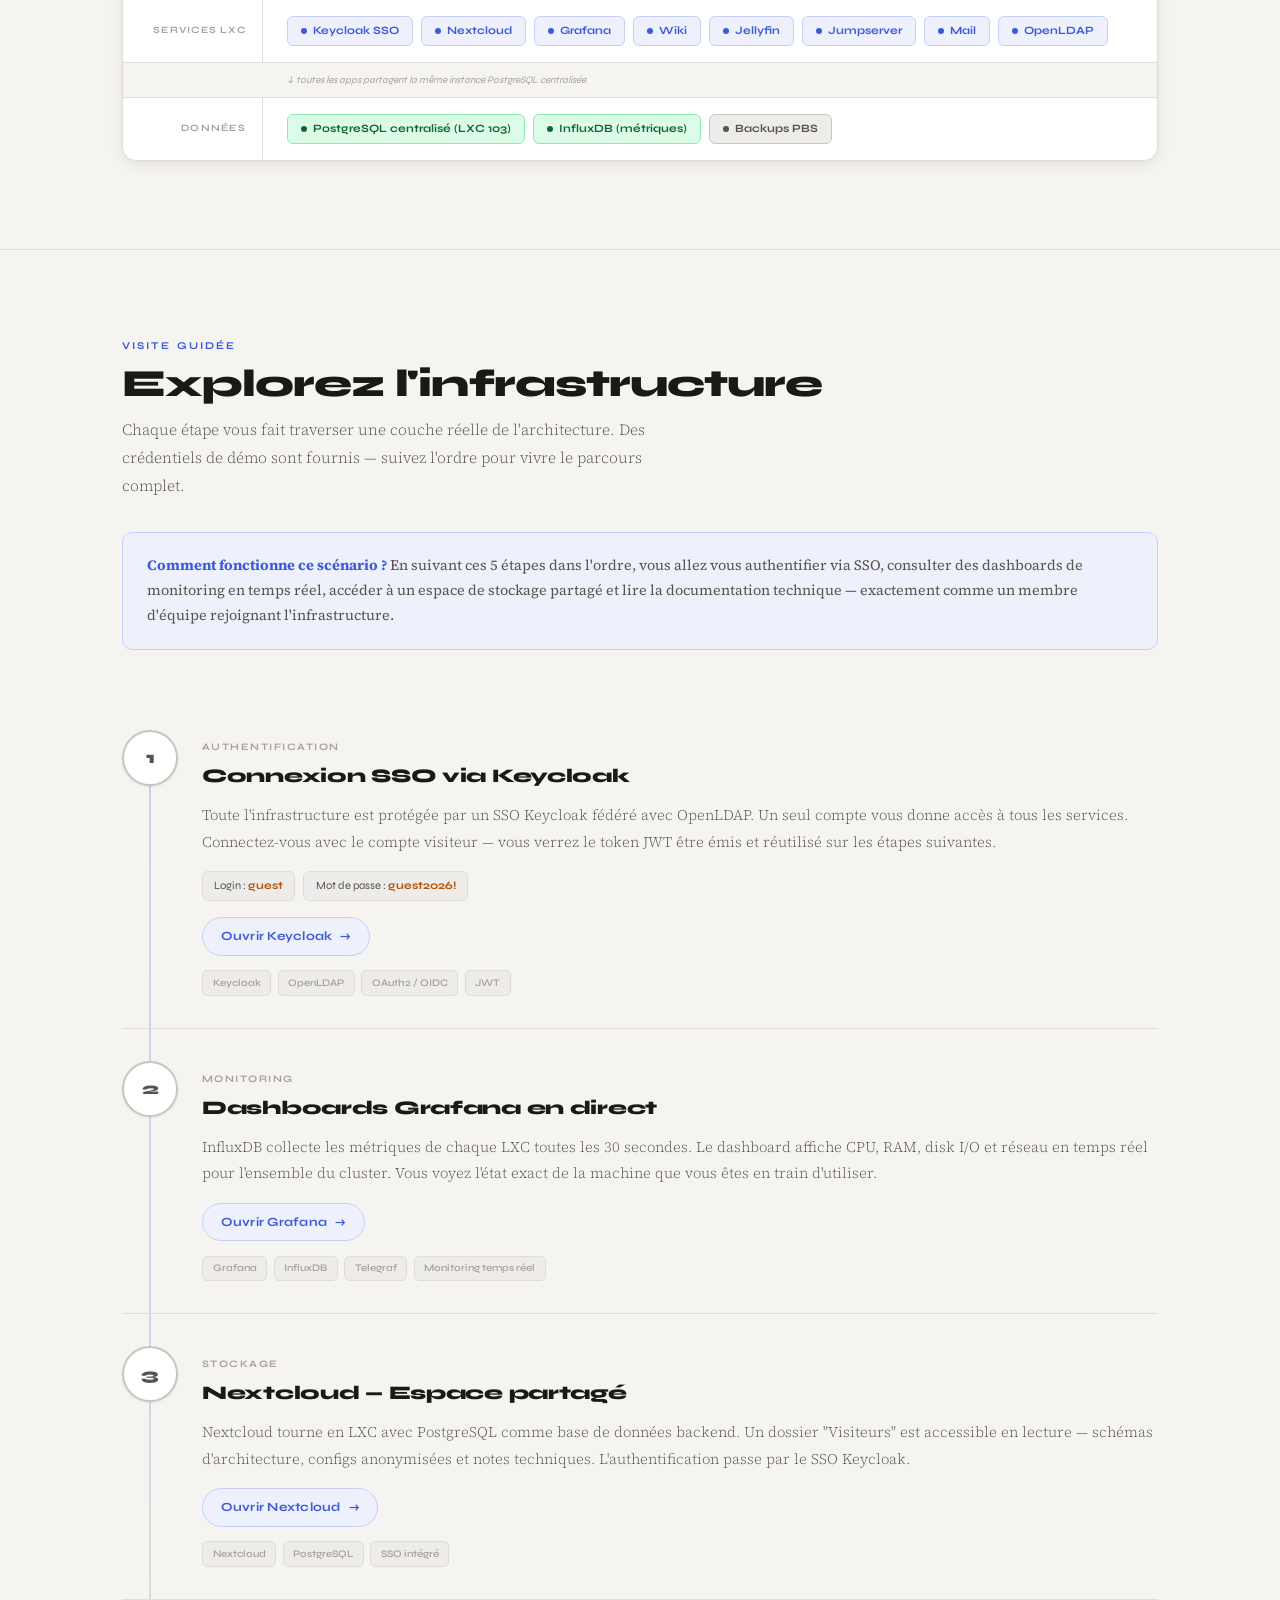
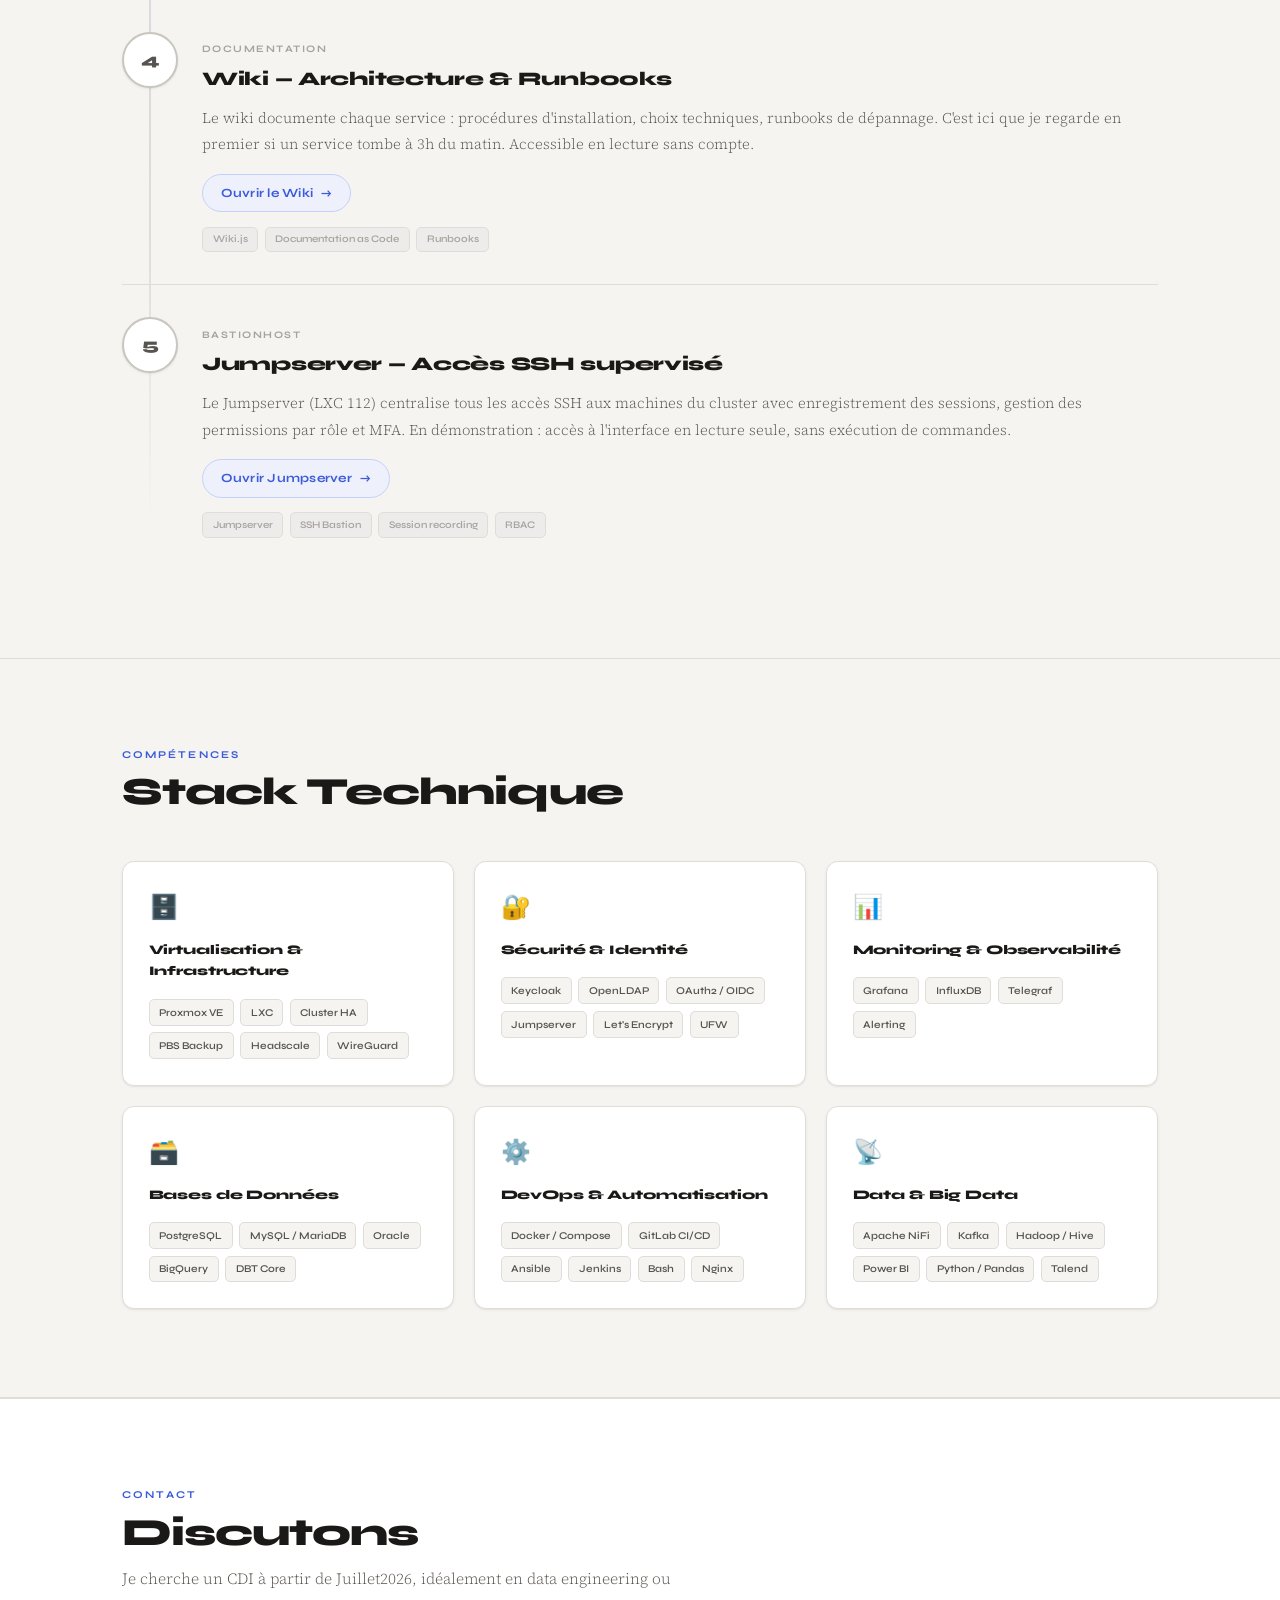
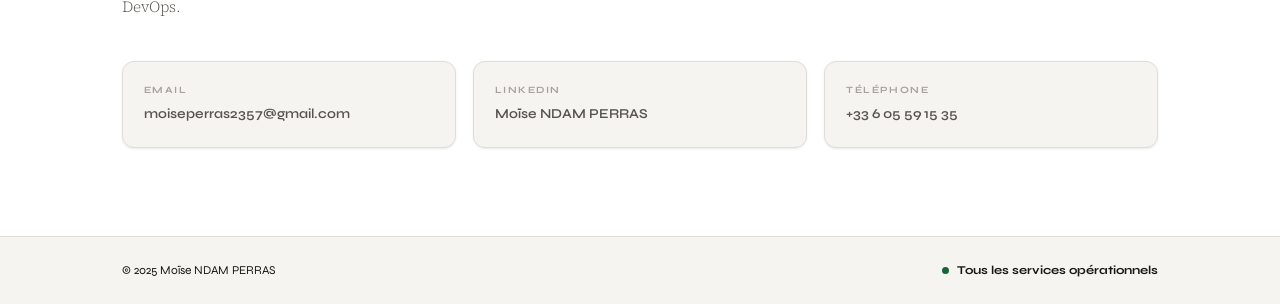
==== commit 4dd16ab2: "Ajout image et reconnaissance du domaine sur google" ====
--- a/src/index.html
+++ b/src/index.html
@@ -1,14 +1,26 @@
 <!DOCTYPE html>
 <html lang="fr">
 <head>
-<meta charset="UTF-8">
-<link rel="preconnect" href="https://fonts.googleapis.com">
-<link rel="preconnect" href="https://fonts.gstatic.com" crossorigin>
-<meta name="viewport" content="width=device-width, initial-scale=1.0">
-<meta name="description" content="Portfolio de Moïse PERRAS, Étudiant Master Informatique. Découvrez mes projets en Big Data et infrastructure.">
-<title>Moïse NDAM PERRAS — Infrastructure Lab</title>
-<link href="https://fonts.googleapis.com/css2?family=Syne:wght@400;600;700;800&family=Source+Serif+4:ital,opsz,wght@0,8..60,300;0,8..60,400;1,8..60,300&display=swap" rel="stylesheet">
-<link rel="stylesheet" href="styles.css">
+  <meta charset="UTF-8">
+  <meta name="viewport" content="width=device-width, initial-scale=1.0">
+
+  <title>Moïse NDAM PERRAS — Ingénieur Data & DevOps</title>
+  <meta name="description" content="Portfolio technique de Moïse NDAM PERRAS. Découvrez mon infrastructure lab (Proxmox, Keycloak, Headscale) et mes compétences en Data Engineering et automatisation.">
+
+  <meta property="og:title" content="Moïse NDAM PERRAS — Infrastructure Lab">
+  <meta property="og:description" content="Découvrez mon architecture homelab en production : cluster Proxmox, SSO Keycloak, et stack Data/DevOps complète.">
+  <meta property="og:type" content="website">
+  <meta property="og:url" content="https://perras.fr/">
+  <meta property="og:image" content="https://perras.fr/ressources/favicon/og-image.jpg">
+  <meta property="og:site_name" content="Portfolio de Moïse NDAM PERRAS">
+
+  <link rel="icon" href="ressources/favicon/favicon.ico" sizes="any">
+  <link rel="icon" href="ressources/favicon/favicon.svg" type="image/svg+xml">
+  <link rel="apple-touch-icon" href="ressources/favicon/apple-touch-icon.png">
+  <link rel="manifest" href="ressources/favicon/site.webmanifest">
+
+  <link href="https://fonts.googleapis.com/css2?family=Syne:wght@400;600;700;800&family=Source+Serif+4:ital,opsz,wght@0,8..60,300;0,8..60,400;1,8..60,300&display=swap" rel="stylesheet">
+  <link rel="stylesheet" href="styles.css">
 </head>
 <body>
 
@@ -40,12 +52,13 @@
       <p class="hero-sub">
         Étudiant Master <strong>Informatique Décisionnelle</strong> @ Paris Saclay.<br>
         Je conçois et administre une infrastructure complète — cluster Proxmox,
-        SSO Keycloak, monitoring Grafana, Nextcloud, réseau Tailscale —
+        SSO Keycloak, monitoring Grafana, Nextcloud, réseau Headscale —
         <strong>en production, 24/7, sur mes propres machines.</strong>
       </p>
       <div class="hero-actions">
         <a href="#scenario" class="btn btn-primary">Explorer le lab →</a>
-	<a href="https://github.com/Perras2357" class="btn btn-outline" target="_blank" rel="noopener noreferrer">GitHub</a>
+	      <a href="https://github.com/Perras2357" class="btn btn-outline" target="_blank" rel="noopener noreferrer">GitHub</a>
+        <a href="https://gitlab.com/Perras2357" class="btn btn-outline" target="_blank" rel="noopener noreferrer">GitLab</a>
         <a href="#" class="btn btn-outline">CV PDF</a>
       </div>
     </div>
@@ -90,7 +103,7 @@
     <h2 class="section-title reveal">Architecture du Lab</h2>
     <p class="section-sub reveal">
       Deux machines physiques en cluster Proxmox, une quinzaine de conteneurs LXC,
-      exposés via un VPS public grâce à un réseau privé Tailscale —
+      exposés via un VPS public grâce à un réseau privé Headscale —
       zéro port ouvert sur le réseau domestique.
     </p>
 
@@ -114,16 +127,16 @@
             <div class="arch-chip chip-amber"><div class="arch-chip-dot"></div>Nginx Reverse Proxy</div>
             <div class="arch-chip chip-amber"><div class="arch-chip-dot"></div>Let's Encrypt SSL</div>
             <div class="arch-chip chip-amber"><div class="arch-chip-dot"></div>UFW Firewall</div>
-            <div class="arch-chip chip-amber"><div class="arch-chip-dot"></div>Tailscale node</div>
-          </div>
-        </div>
-
-        <div class="flow-note">↓ tunnel chiffré Tailscale (WireGuard) vers le cluster à domicile</div>
+            <div class="arch-chip chip-amber"><div class="arch-chip-dot"></div>Headscale node</div>
+          </div>
+        </div>
+
+        <div class="flow-note">↓ tunnel chiffré Headscale (WireGuard) vers le cluster à domicile</div>
 
         <div class="arch-layer">
           <div class="arch-layer-label">Réseau privé</div>
           <div class="arch-layer-content">
-            <div class="arch-chip chip-teal"><div class="arch-chip-dot"></div>Tailscale Mesh (WireGuard)</div>
+            <div class="arch-chip chip-teal"><div class="arch-chip-dot"></div>Headscale Mesh (WireGuard)</div>
             <div class="arch-chip chip-gray"><div class="arch-chip-dot"></div>100.x.x.x / Tailnet</div>
           </div>
         </div>
@@ -316,7 +329,7 @@
           <span class="skill-chip">LXC</span>
           <span class="skill-chip">Cluster HA</span>
           <span class="skill-chip">PBS Backup</span>
-          <span class="skill-chip">Tailscale</span>
+          <span class="skill-chip">Headscale</span>
           <span class="skill-chip">WireGuard</span>
         </div>
       </div>
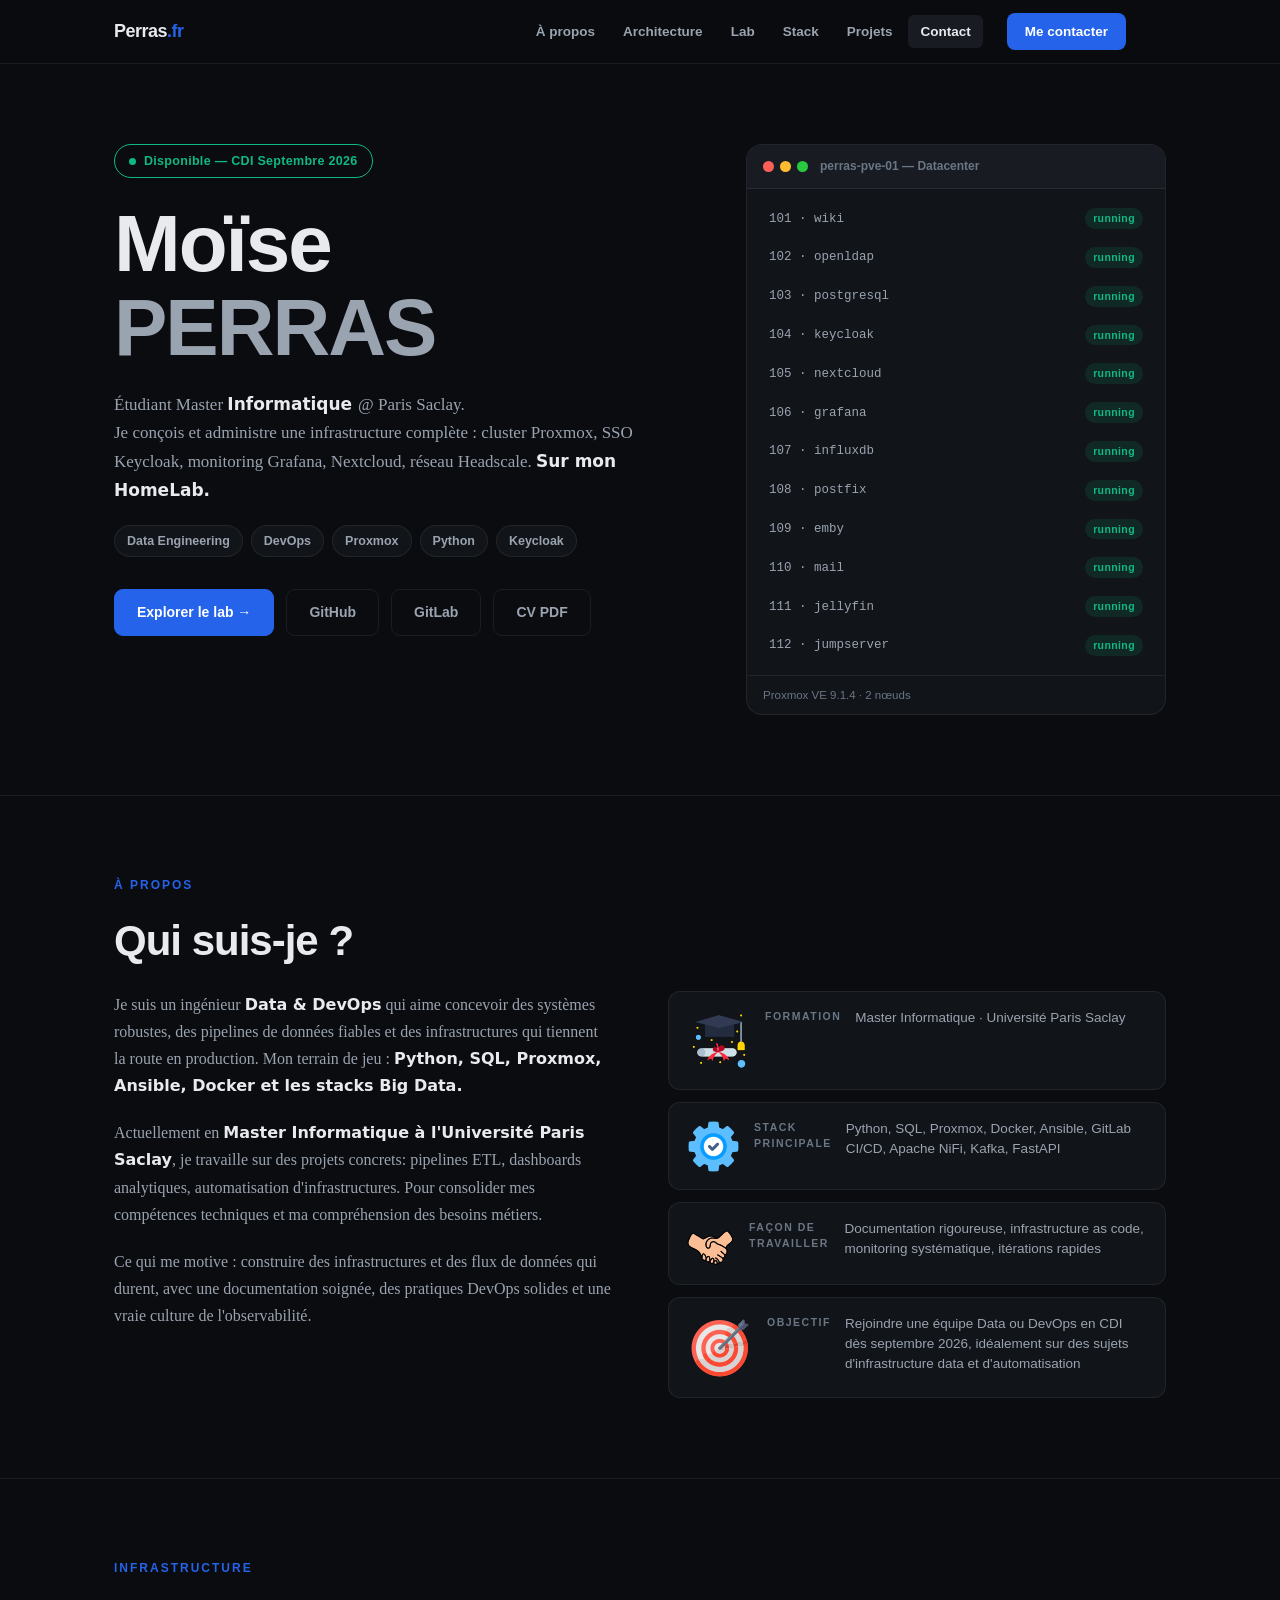
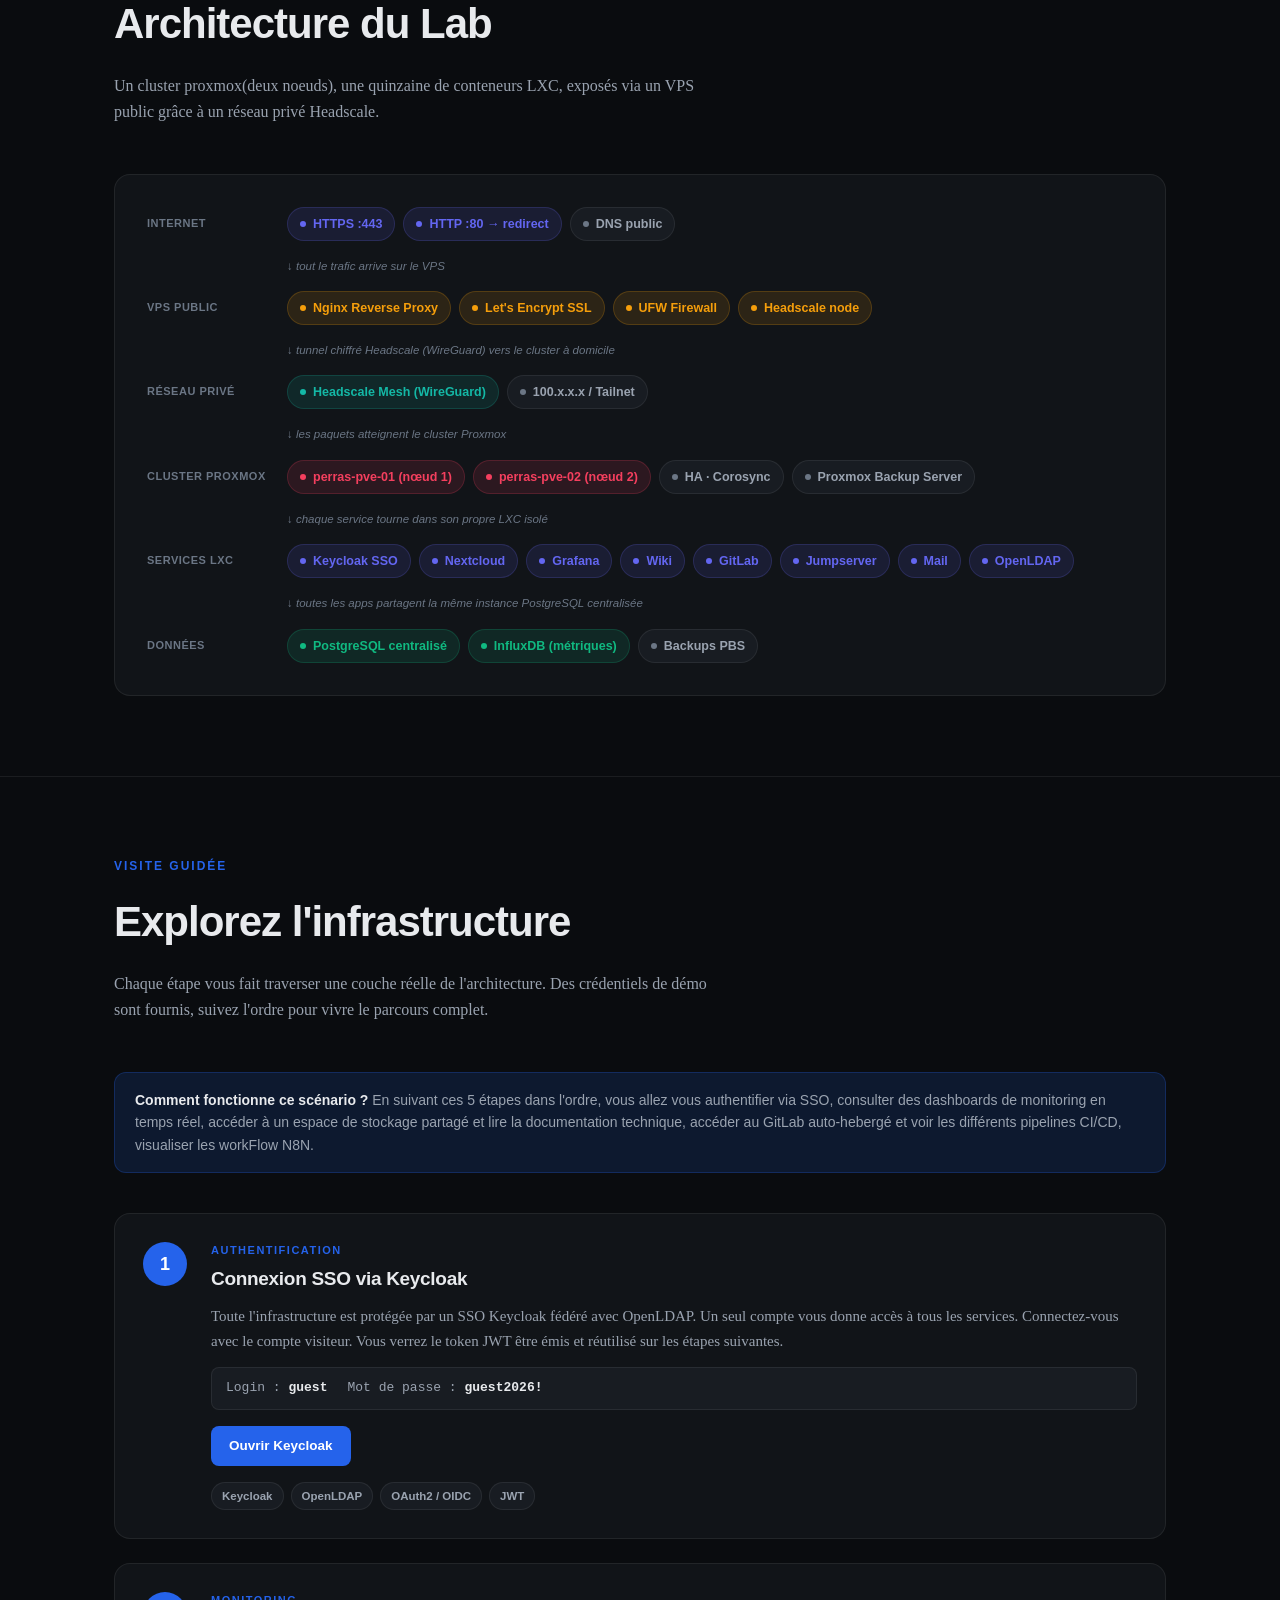
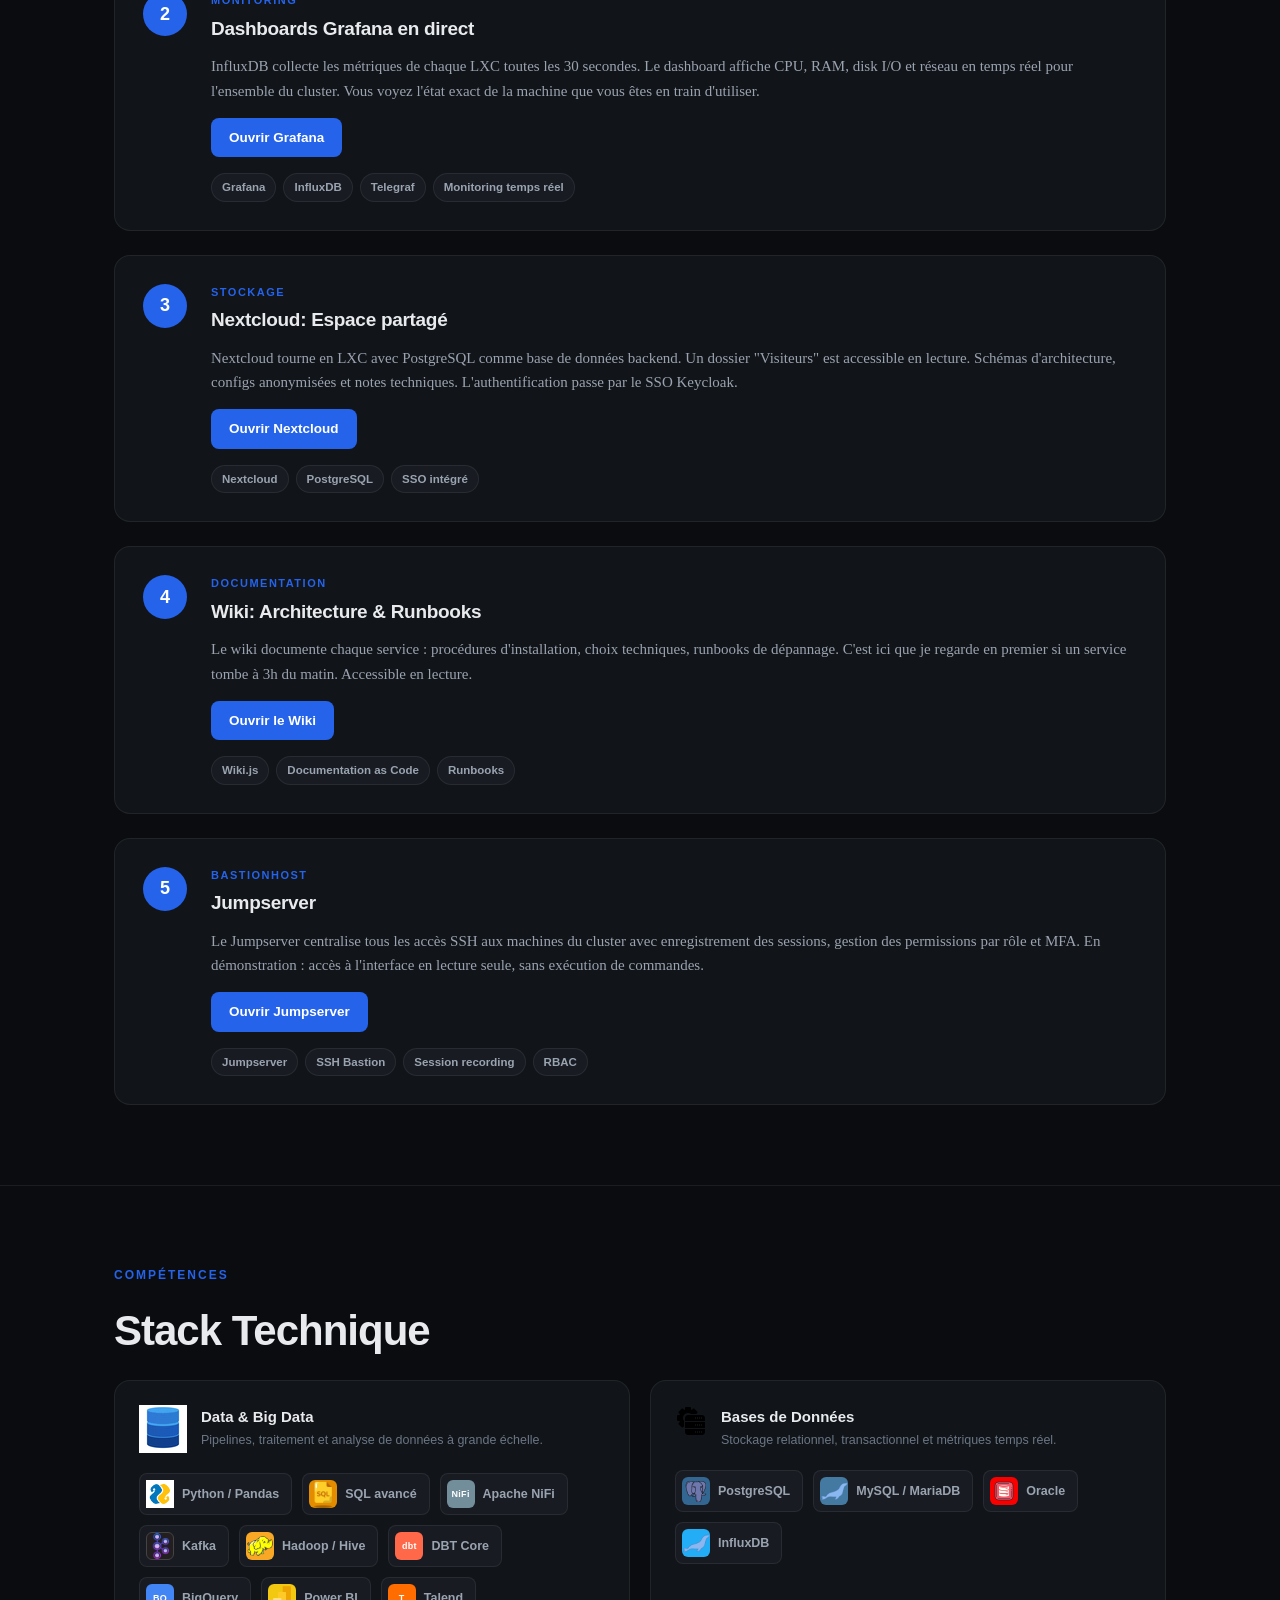
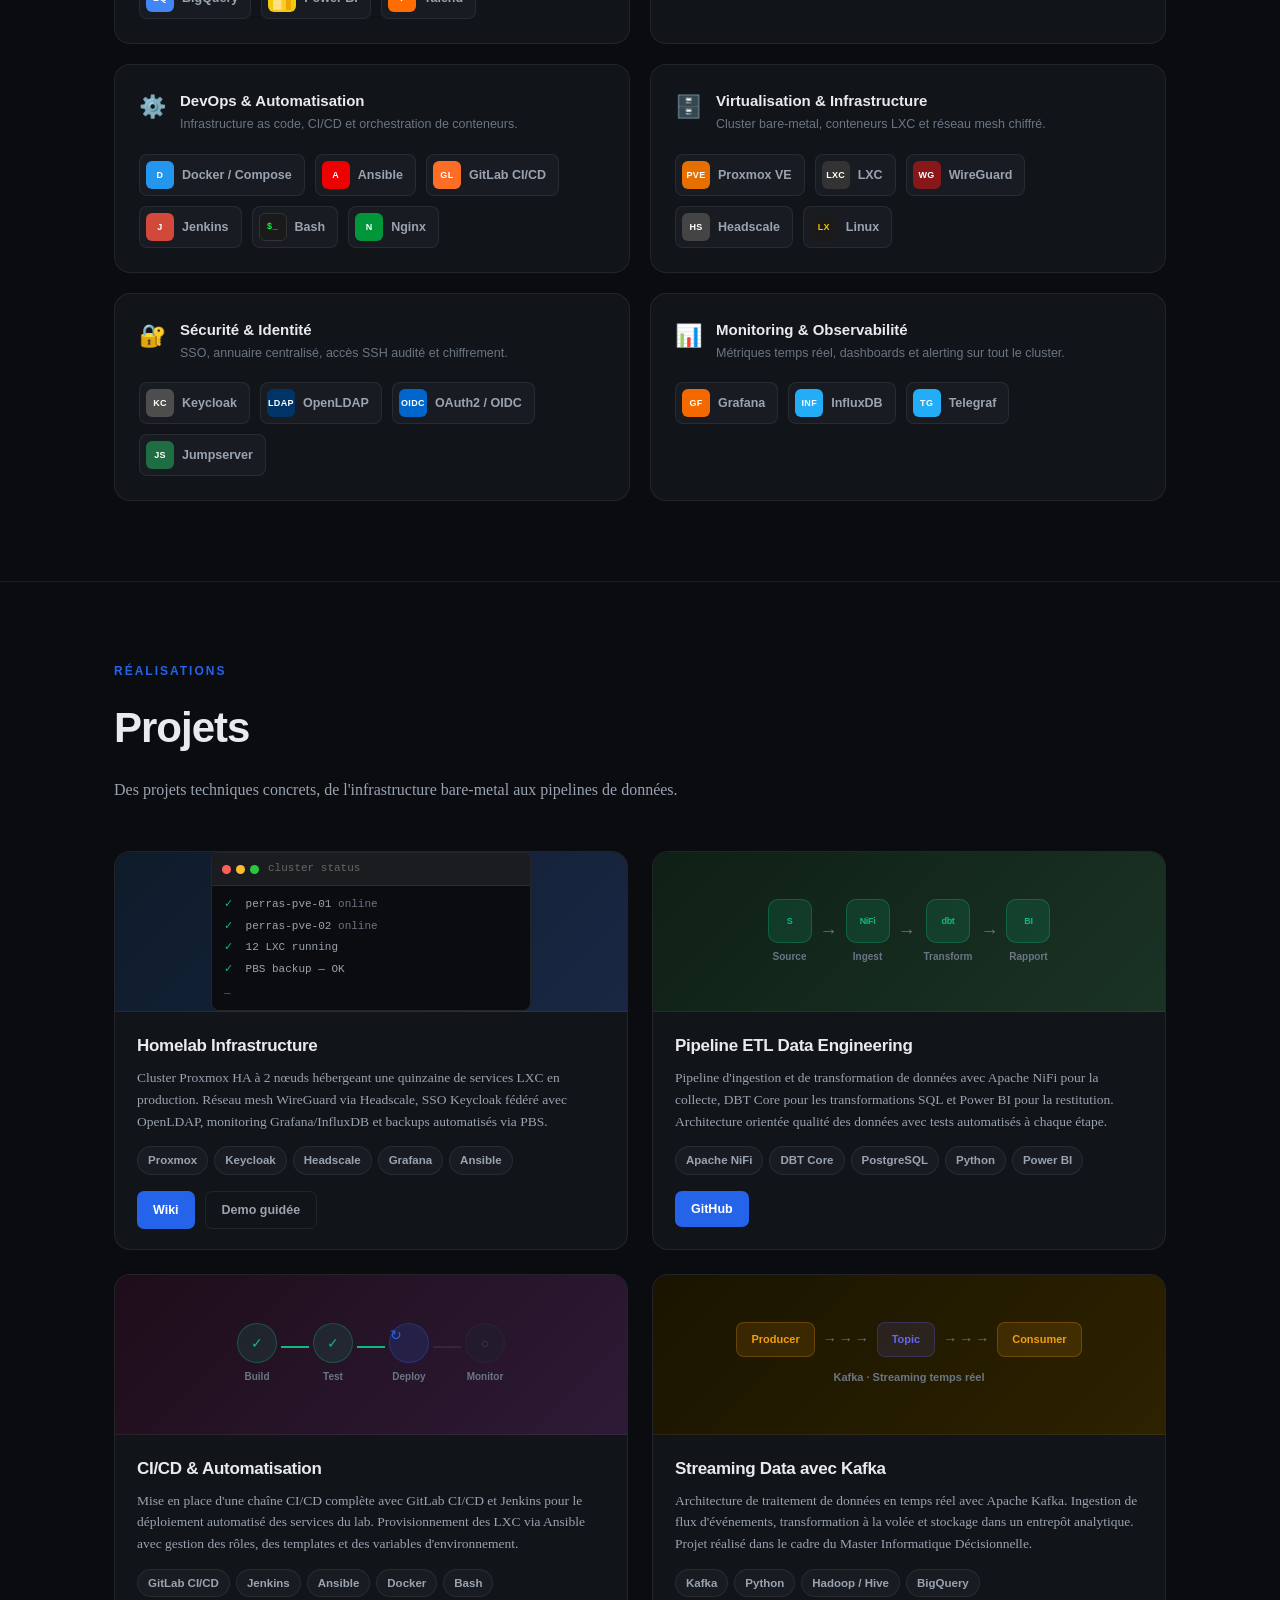
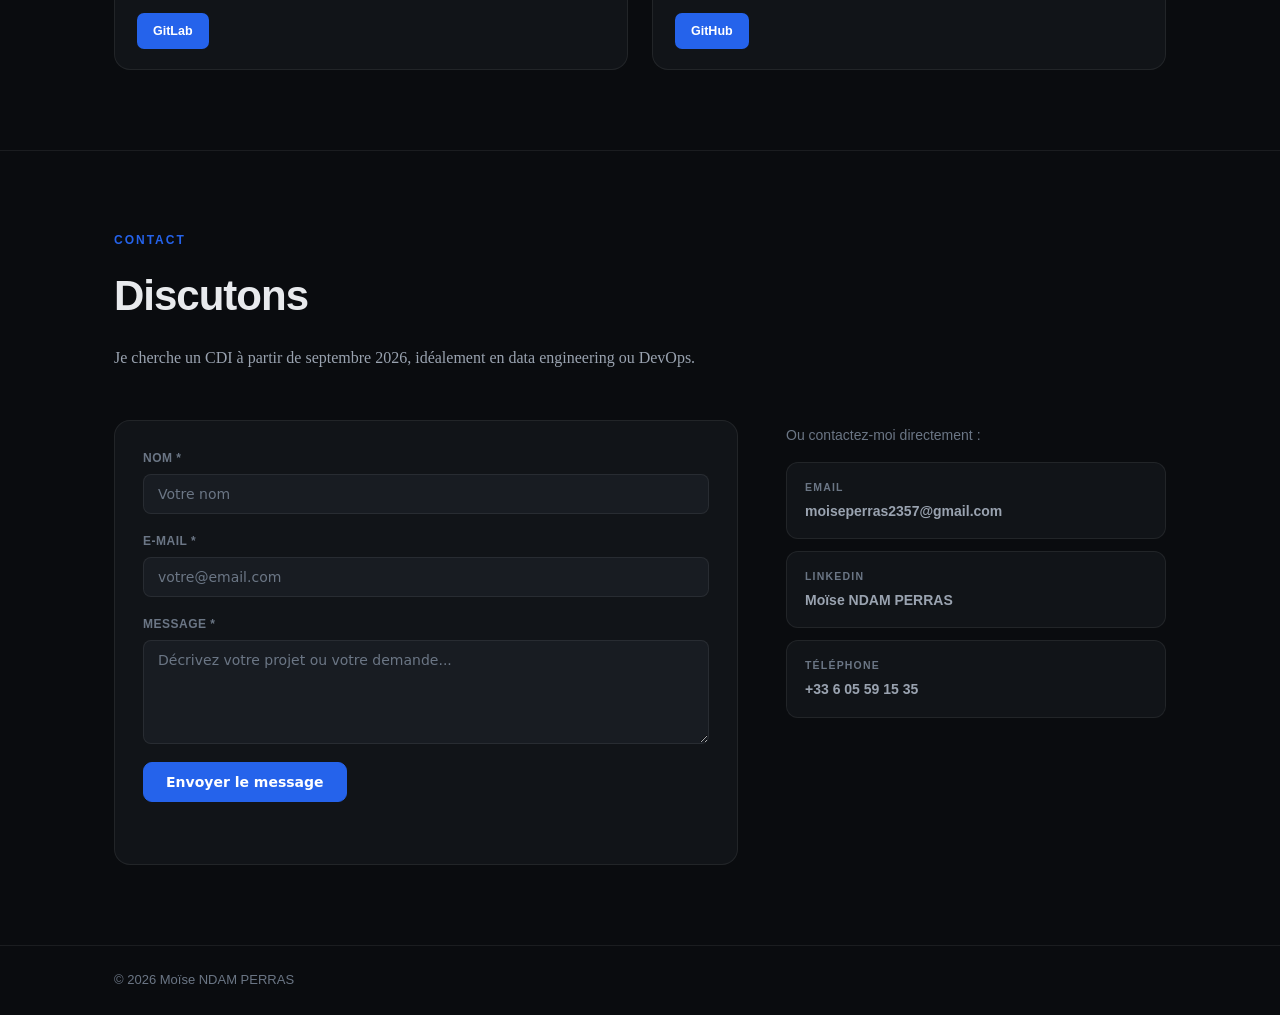
==== commit afba196c: "MAJ" ====
--- a/src/index.html
+++ b/src/index.html
@@ -19,7 +19,9 @@
   <link rel="apple-touch-icon" href="ressources/favicon/apple-touch-icon.png">
   <link rel="manifest" href="ressources/favicon/site.webmanifest">
 
-  <link href="https://fonts.googleapis.com/css2?family=Syne:wght@400;600;700;800&family=Source+Serif+4:ital,opsz,wght@0,8..60,300;0,8..60,400;1,8..60,300&display=swap" rel="stylesheet">
+  <!-- <link href="https://fonts.googleapis.com/css2?family=Syne:wght@400;600;700;800&family=Source+Serif+4:ital,opsz,wght@0,8..60,300;0,8..60,400;1,8..60,300&display=swap" rel="stylesheet"> -->
+   <!-- <link href="https://fonts.googleapis.com/css2?family=Inter:wght@400;500;700&display=swap" rel="stylesheet"> -->
+   <link href="https://fonts.googleapis.com/css2?family=Roboto:wght@400;500;700&display=swap" rel="stylesheet">
   <link rel="stylesheet" href="styles.css">
 </head>
 <body>
@@ -29,16 +31,23 @@
   <div class="wrap">
     <div class="nav-brand">Perras<span>.fr</span></div>
     <div class="nav-links">
+      <a href="#apropos">À propos</a>
       <a href="#architecture">Architecture</a>
-      <a href="#scenario">Scénario</a>
+      <a href="#scenario">Lab</a>
       <a href="#stack">Stack</a>
+      <a href="#projets">Projets</a>
       <a href="#contact">Contact</a>
     </div>
     <a href="mailto:moiseperras2357@gmail.com" class="nav-cta">Me contacter</a>
+
+    <button id="theme-toggle" style="background: none; border: none; cursor: pointer; font-size: 18px; margin-right: 16px;" aria-label="Changer de thème">
+      <span id="theme-icon" src="ressources/favicon/icons8-soleil-48.png"></span>
+    </button>
   </div>
 </nav>
 
 <main id="content">
+
 <!-- HERO -->
 <section class="hero">
   <div class="hero-inner wrap" style="padding-top:0;padding-bottom:0;">
@@ -46,20 +55,27 @@
     <div>
       <div class="hero-badge">
         <div class="hero-badge-dot"></div>
-        Disponible — CDI Juillet. 2026
-      </div>
-      <h1>Moïse<br><span class="dim">NDAM PERRAS</span></h1>
+        Disponible — CDI Septembre 2026
+      </div>
+      <h1>Moïse<br><span class="dim">PERRAS</span></h1>
       <p class="hero-sub">
-        Étudiant Master <strong>Informatique Décisionnelle</strong> @ Paris Saclay.<br>
-        Je conçois et administre une infrastructure complète — cluster Proxmox,
-        SSO Keycloak, monitoring Grafana, Nextcloud, réseau Headscale —
-        <strong>en production, 24/7, sur mes propres machines.</strong>
+        Étudiant Master <strong>Informatique </strong> @ Paris Saclay.<br>
+        Je conçois et administre une infrastructure complète : cluster Proxmox,
+        SSO Keycloak, monitoring Grafana, Nextcloud, réseau Headscale. 
+        <strong>Sur mon HomeLab.</strong>
       </p>
+      <div class="hero-tags">
+        <span class="hero-tag">Data Engineering</span>
+        <span class="hero-tag">DevOps</span>
+        <span class="hero-tag">Proxmox</span>
+        <span class="hero-tag">Python</span>
+        <span class="hero-tag">Keycloak</span>
+      </div>
       <div class="hero-actions">
         <a href="#scenario" class="btn btn-primary">Explorer le lab →</a>
-	      <a href="https://github.com/Perras2357" class="btn btn-outline" target="_blank" rel="noopener noreferrer">GitHub</a>
+        <a href="https://github.com/Perras2357" class="btn btn-outline" target="_blank" rel="noopener noreferrer">GitHub</a>
         <a href="https://gitlab.com/Perras2357" class="btn btn-outline" target="_blank" rel="noopener noreferrer">GitLab</a>
-        <a href="#" class="btn btn-outline">CV PDF</a>
+        <a href="ressources/CV_Moise_Perras.pdf" class="btn btn-outline" download="CV_Moise_Perras">CV PDF</a>
       </div>
     </div>
 
@@ -87,10 +103,63 @@
       </div>
       <div class="panel-footer">
         <span>Proxmox VE 9.1.4 · 2 nœuds</span>
-        <span>Uptime <strong>18j 03h</strong></span>
-      </div>
-    </div>
-
+      </div>
+    </div>
+
+  </div>
+</section>
+
+<hr class="sep">
+
+<!-- À PROPOS -->
+<section id="apropos">
+  <div class="wrap">
+    <p class="eyebrow reveal">À propos</p>
+    <h2 class="section-title reveal">Qui suis-je ?</h2>
+
+    <div class="about-layout">
+      <div class="about-text reveal">
+        <p>
+          Je suis un ingénieur <strong>Data & DevOps</strong> qui aime concevoir des systèmes robustes,
+          des pipelines de données fiables et des infrastructures qui tiennent la route en production.
+          Mon terrain de jeu : <strong>Python, SQL, Proxmox, Ansible, Docker et les stacks Big Data.</strong>
+        </p>
+        <p>
+          Actuellement en <strong>Master Informatique à l'Université Paris Saclay</strong>,
+          je travaille sur des projets concrets: pipelines ETL, dashboards analytiques,
+          automatisation d'infrastructures. Pour consolider mes compétences techniques
+          et ma compréhension des besoins métiers.
+        </p>
+        <p>
+          Ce qui me motive : construire des infrastructures et des flux de données qui durent,
+          avec une documentation soignée, des pratiques DevOps solides et une vraie culture
+          de l'observabilité.
+        </p>
+      </div>
+
+      <div class="about-cards reveal">
+        <div class="about-card">
+          <div class="about-card-icon"><img src="ressources/favicon/icons8-degré-64.png"></div>
+          <div class="about-card-label">Formation</div>
+          <div class="about-card-value">Master Informatique · Université Paris Saclay</div>
+        </div>
+        <div class="about-card">
+          <div class="about-card-icon"><img src="ressources/favicon/icons8-paramètre-53.png"></div>
+          <div class="about-card-label">Stack principale</div>
+          <div class="about-card-value">Python, SQL, Proxmox, Docker, Ansible, GitLab CI/CD, Apache NiFi, Kafka, FastAPI</div>
+        </div>
+        <div class="about-card">
+          <div class="about-card-icon"><img src="ressources/favicon/icons8-poignée-de-main-48.png"></div>
+          <div class="about-card-label">Façon de travailler</div>
+          <div class="about-card-value">Documentation rigoureuse, infrastructure as code, monitoring systématique, itérations rapides</div>
+        </div>
+        <div class="about-card">
+          <div class="about-card-icon"><img src="ressources/favicon/icons8-objectifs-66.png"></div>
+          <div class="about-card-label">Objectif</div>
+          <div class="about-card-value">Rejoindre une équipe Data ou DevOps en CDI dès septembre 2026, idéalement sur des sujets d'infrastructure data et d'automatisation</div>
+        </div>
+      </div>
+    </div>
   </div>
 </section>
 
@@ -102,9 +171,8 @@
     <p class="eyebrow reveal">Infrastructure</p>
     <h2 class="section-title reveal">Architecture du Lab</h2>
     <p class="section-sub reveal">
-      Deux machines physiques en cluster Proxmox, une quinzaine de conteneurs LXC,
-      exposés via un VPS public grâce à un réseau privé Headscale —
-      zéro port ouvert sur le réseau domestique.
+      Un cluster proxmox(deux noeuds), une quinzaine de conteneurs LXC,
+      exposés via un VPS public grâce à un réseau privé Headscale.
     </p>
 
     <div class="arch-card reveal">
@@ -119,7 +187,7 @@
           </div>
         </div>
 
-        <div class="flow-note">↓ tout le trafic arrive sur le VPS — aucun port ouvert côté domicile</div>
+        <div class="flow-note">↓ tout le trafic arrive sur le VPS</div>
 
         <div class="arch-layer">
           <div class="arch-layer-label">VPS public</div>
@@ -162,7 +230,7 @@
             <div class="arch-chip chip-indigo"><div class="arch-chip-dot"></div>Nextcloud</div>
             <div class="arch-chip chip-indigo"><div class="arch-chip-dot"></div>Grafana</div>
             <div class="arch-chip chip-indigo"><div class="arch-chip-dot"></div>Wiki</div>
-            <div class="arch-chip chip-indigo"><div class="arch-chip-dot"></div>Jellyfin</div>
+            <div class="arch-chip chip-indigo"><div class="arch-chip-dot"></div>GitLab</div>
             <div class="arch-chip chip-indigo"><div class="arch-chip-dot"></div>Jumpserver</div>
             <div class="arch-chip chip-indigo"><div class="arch-chip-dot"></div>Mail</div>
             <div class="arch-chip chip-indigo"><div class="arch-chip-dot"></div>OpenLDAP</div>
@@ -174,7 +242,7 @@
         <div class="arch-layer">
           <div class="arch-layer-label">Données</div>
           <div class="arch-layer-content">
-            <div class="arch-chip chip-green"><div class="arch-chip-dot"></div>PostgreSQL centralisé (LXC 103)</div>
+            <div class="arch-chip chip-green"><div class="arch-chip-dot"></div>PostgreSQL centralisé</div>
             <div class="arch-chip chip-green"><div class="arch-chip-dot"></div>InfluxDB (métriques)</div>
             <div class="arch-chip chip-gray"><div class="arch-chip-dot"></div>Backups PBS</div>
           </div>
@@ -194,14 +262,15 @@
     <h2 class="section-title reveal">Explorez l'infrastructure</h2>
     <p class="section-sub reveal">
       Chaque étape vous fait traverser une couche réelle de l'architecture.
-      Des crédentiels de démo sont fournis — suivez l'ordre pour vivre le parcours complet.
+      Des crédentiels de démo sont fournis, suivez l'ordre pour vivre le parcours complet.
     </p>
 
     <div class="scenario-intro reveal">
       <strong>Comment fonctionne ce scénario ?</strong> En suivant ces 5 étapes dans l'ordre,
       vous allez vous authentifier via SSO, consulter des dashboards de monitoring en temps réel,
-      accéder à un espace de stockage partagé et lire la documentation technique —
-      exactement comme un membre d'équipe rejoignant l'infrastructure.
+      accéder à un espace de stockage partagé et lire la documentation technique, 
+      accéder au GitLab auto-hebergé et voir les différents pipelines CI/CD, 
+      visualiser les workFlow N8N.
     </div>
 
     <div class="steps">
@@ -214,13 +283,13 @@
           <p class="step-desc">
             Toute l'infrastructure est protégée par un SSO Keycloak fédéré avec OpenLDAP.
             Un seul compte vous donne accès à tous les services. Connectez-vous avec le compte
-            visiteur — vous verrez le token JWT être émis et réutilisé sur les étapes suivantes.
+            visiteur. Vous verrez le token JWT être émis et réutilisé sur les étapes suivantes.
           </p>
           <div class="step-creds">
             <div class="cred">Login : <strong>guest</strong></div>
             <div class="cred">Mot de passe : <strong>guest2026!</strong></div>
           </div>
-          <a href="https://keycloak.perras.fr/realms/KeycloakTest/protocol/openid-connect/auth?state=9e5de565f8cdaca2f3f392d86337ce57&scope=openid%20profile%20email&response_type=code&approval_prompt=auto&code_challenge=aNXf6dNy8e-B8kdeNa8q2od1-jPJcwIKTg4zPdcgohg&code_challenge_method=S256&redirect_uri=https%3A%2F%2Fwiki.perras.fr%2Foidc%2Fcallback&client_id=wikiperras" class="step-link">Ouvrir Keycloak</a>
+          <a href="https://keycloak.perras.fr/realms/KeycloakTest/protocol/openid-connect/auth?state=9e5de565f8cdaca2f3f392d86337ce57&scope=openid%20profile%20email&response_type=code&approval_prompt=auto&code_challenge=aNXf6dNy8e-B8kdeNa8q2od1-jPJcwIKTg4zPdcgohg&code_challenge_method=S256&redirect_uri=https%3A%2F%2Fwiki.perras.fr%2Foidc%2Fcallback&client_id=wikiperras" class="step-link" target="_blank" rel="noopener noreferrer">Ouvrir Keycloak</a>
           <div class="step-tags">
             <span class="tag">Keycloak</span>
             <span class="tag">OpenLDAP</span>
@@ -240,7 +309,7 @@
             Le dashboard affiche CPU, RAM, disk I/O et réseau en temps réel pour l'ensemble
             du cluster. Vous voyez l'état exact de la machine que vous êtes en train d'utiliser.
           </p>
-          <a href="https://grafana.perras.fr" class="step-link">Ouvrir Grafana</a>
+          <a href="https://grafana.perras.fr" class="step-link" target="_blank" rel="noopener noreferrer">Ouvrir Grafana</a>
           <div class="step-tags">
             <span class="tag">Grafana</span>
             <span class="tag">InfluxDB</span>
@@ -254,13 +323,13 @@
         <div class="step-num">3</div>
         <div class="step-body">
           <div class="step-label">Stockage</div>
-          <div class="step-title">Nextcloud — Espace partagé</div>
+          <div class="step-title">Nextcloud: Espace partagé</div>
           <p class="step-desc">
             Nextcloud tourne en LXC avec PostgreSQL comme base de données backend.
-            Un dossier "Visiteurs" est accessible en lecture — schémas d'architecture,
+            Un dossier "Visiteurs" est accessible en lecture. Schémas d'architecture,
             configs anonymisées et notes techniques. L'authentification passe par le SSO Keycloak.
           </p>
-          <a href="https://nimbus.perras.fr" class="step-link">Ouvrir Nextcloud</a>
+          <a href="https://nimbus.perras.fr" class="step-link" target="_blank" rel="noopener noreferrer">Ouvrir Nextcloud</a>
           <div class="step-tags">
             <span class="tag">Nextcloud</span>
             <span class="tag">PostgreSQL</span>
@@ -273,13 +342,13 @@
         <div class="step-num">4</div>
         <div class="step-body">
           <div class="step-label">Documentation</div>
-          <div class="step-title">Wiki — Architecture & Runbooks</div>
+          <div class="step-title">Wiki: Architecture & Runbooks</div>
           <p class="step-desc">
             Le wiki documente chaque service : procédures d'installation, choix techniques,
             runbooks de dépannage. C'est ici que je regarde en premier si un service tombe à 3h du matin.
-            Accessible en lecture sans compte.
+            Accessible en lecture.
           </p>
-          <a href="https://wiki.perras.fr" class="step-link">Ouvrir le Wiki</a>
+          <a href="https://wiki.perras.fr" class="step-link" target="_blank" rel="noopener noreferrer">Ouvrir le Wiki</a>
           <div class="step-tags">
             <span class="tag">Wiki.js</span>
             <span class="tag">Documentation as Code</span>
@@ -292,13 +361,13 @@
         <div class="step-num">5</div>
         <div class="step-body">
           <div class="step-label">Bastionhost</div>
-          <div class="step-title">Jumpserver — Accès SSH supervisé</div>
+          <div class="step-title">Jumpserver</div>
           <p class="step-desc">
-            Le Jumpserver (LXC 112) centralise tous les accès SSH aux machines du cluster
+            Le Jumpserver centralise tous les accès SSH aux machines du cluster
             avec enregistrement des sessions, gestion des permissions par rôle et MFA.
             En démonstration : accès à l'interface en lecture seule, sans exécution de commandes.
           </p>
-          <a href="https://bifrost.perras.fr" class="step-link">Ouvrir Jumpserver</a>
+          <a href="https://bifrost.perras.fr" class="step-link" target="_blank" rel="noopener noreferrer">Ouvrir Jumpserver</a>
           <div class="step-tags">
             <span class="tag">Jumpserver</span>
             <span class="tag">SSH Bastion</span>
@@ -320,76 +389,386 @@
     <p class="eyebrow reveal">Compétences</p>
     <h2 class="section-title reveal">Stack Technique</h2>
 
-    <div class="skills-grid">
-      <div class="skill-card reveal">
-        <div class="skill-icon">🗄️</div>
-        <div class="skill-title">Virtualisation & Infrastructure</div>
-        <div class="skill-chips">
-          <span class="skill-chip">Proxmox VE</span>
-          <span class="skill-chip">LXC</span>
-          <span class="skill-chip">Cluster HA</span>
-          <span class="skill-chip">PBS Backup</span>
-          <span class="skill-chip">Headscale</span>
-          <span class="skill-chip">WireGuard</span>
-        </div>
-      </div>
-      <div class="skill-card reveal">
-        <div class="skill-icon">🔐</div>
-        <div class="skill-title">Sécurité & Identité</div>
-        <div class="skill-chips">
-          <span class="skill-chip">Keycloak</span>
-          <span class="skill-chip">OpenLDAP</span>
-          <span class="skill-chip">OAuth2 / OIDC</span>
-          <span class="skill-chip">Jumpserver</span>
-          <span class="skill-chip">Let's Encrypt</span>
-          <span class="skill-chip">UFW</span>
-        </div>
-      </div>
-      <div class="skill-card reveal">
-        <div class="skill-icon">📊</div>
-        <div class="skill-title">Monitoring & Observabilité</div>
-        <div class="skill-chips">
-          <span class="skill-chip">Grafana</span>
-          <span class="skill-chip">InfluxDB</span>
-          <span class="skill-chip">Telegraf</span>
-          <span class="skill-chip">Alerting</span>
-        </div>
-      </div>
-      <div class="skill-card reveal">
-        <div class="skill-icon">🗃️</div>
-        <div class="skill-title">Bases de Données</div>
-        <div class="skill-chips">
-          <span class="skill-chip">PostgreSQL</span>
-          <span class="skill-chip">MySQL / MariaDB</span>
-          <span class="skill-chip">Oracle</span>
-          <span class="skill-chip">BigQuery</span>
-          <span class="skill-chip">DBT Core</span>
-        </div>
-      </div>
-      <div class="skill-card reveal">
-        <div class="skill-icon">⚙️</div>
-        <div class="skill-title">DevOps & Automatisation</div>
-        <div class="skill-chips">
-          <span class="skill-chip">Docker / Compose</span>
-          <span class="skill-chip">GitLab CI/CD</span>
-          <span class="skill-chip">Ansible</span>
-          <span class="skill-chip">Jenkins</span>
-          <span class="skill-chip">Bash</span>
-          <span class="skill-chip">Nginx</span>
-        </div>
-      </div>
-      <div class="skill-card reveal">
-        <div class="skill-icon">📡</div>
-        <div class="skill-title">Data & Big Data</div>
-        <div class="skill-chips">
-          <span class="skill-chip">Apache NiFi</span>
-          <span class="skill-chip">Kafka</span>
-          <span class="skill-chip">Hadoop / Hive</span>
-          <span class="skill-chip">Power BI</span>
-          <span class="skill-chip">Python / Pandas</span>
-          <span class="skill-chip">Talend</span>
-        </div>
-      </div>
+    <div class="stack-categories">
+
+      <div class="stack-category reveal">
+        <div class="stack-category-header">
+          <div class="stack-category-icon"><img  src="ressources/favicon/icons8-base-de-données.gif"></div>
+          <div>
+            <div class="stack-category-title">Data & Big Data</div>
+            <div class="stack-category-sub">Pipelines, traitement et analyse de données à grande échelle.</div>
+          </div>
+        </div>
+        <div class="tech-grid">
+          <div class="tech-item">
+            <div class="tech-badge tech-python"><img src="ressources/favicon/icons8-python.gif"></div>
+            <span>Python / Pandas</span>
+          </div>
+          <div class="tech-item">
+            <div class="tech-badge tech-sql"><img src="ressources/favicon/icons8-sql-64.png"></div>
+            <span>SQL avancé</span>
+          </div>
+          <div class="tech-item">
+            <div class="tech-badge tech-nifi">NiFi</div>
+            <span>Apache NiFi</span>
+          </div>
+          <div class="tech-item">
+            <div class="tech-badge tech-kafka"><img src="ressources/favicon/icons8-apache-kafka-64.png"></div>
+            <span>Kafka</span>
+          </div>
+          <div class="tech-item">
+            <div class="tech-badge tech-hadoop"><img src="ressources/favicon/icons8-système-de-fichiers-distribué-hadoop-48.png"></div>
+            <span>Hadoop / Hive</span>
+          </div>
+          <div class="tech-item">
+            <div class="tech-badge tech-dbt">dbt</div>
+            <span>DBT Core</span>
+          </div>
+          <div class="tech-item">
+            <div class="tech-badge tech-bq">BQ</div>
+            <span>BigQuery</span>
+          </div>
+          <div class="tech-item">
+            <div class="tech-badge tech-powerbi"><img src="ressources/favicon/icons8-puissance-bi-2021-48.png"></div>
+            <span>Power BI</span>
+          </div>
+          <div class="tech-item">
+            <div class="tech-badge tech-talend">T</div>
+            <span>Talend</span>
+          </div>
+        </div>
+      </div>
+
+      <div class="stack-category reveal">
+        <div class="stack-category-header">
+          <div class="stack-category-icon"><img src="ressources/favicon/icons8-sgbd-32.png"></div>
+          <div>
+            <div class="stack-category-title">Bases de Données</div>
+            <div class="stack-category-sub">Stockage relationnel, transactionnel et métriques temps réel.</div>
+          </div>
+        </div>
+        <div class="tech-grid">
+          <div class="tech-item">
+            <div class="tech-badge tech-pg"><img src="ressources/favicon/icons8-postgresql-100.png"></div>
+            <span>PostgreSQL</span>
+          </div>
+          <div class="tech-item">
+            <div class="tech-badge tech-mysql"><img src="ressources/favicon/icons8-maria-db-80.png"></div>
+            <span>MySQL / MariaDB</span>
+          </div>
+          <div class="tech-item">
+            <div class="tech-badge tech-oracle"><img src="ressources/favicon/icons8-oracle-pl-sql-100.png"></div>
+            <span>Oracle</span>
+          </div>
+          <div class="tech-item">
+            <div class="tech-badge tech-influx"><img src="ressources/favicon/icons8-maria-db-80.png"></div>
+            <span>InfluxDB</span>
+          </div>
+        </div>
+      </div>
+
+      <div class="stack-category reveal">
+        <div class="stack-category-header">
+          <div class="stack-category-icon">⚙️</div>
+          <div>
+            <div class="stack-category-title">DevOps & Automatisation</div>
+            <div class="stack-category-sub">Infrastructure as code, CI/CD et orchestration de conteneurs.</div>
+          </div>
+        </div>
+        <div class="tech-grid">
+          <div class="tech-item">
+            <div class="tech-badge tech-docker">D</div>
+            <span>Docker / Compose</span>
+          </div>
+          <div class="tech-item">
+            <div class="tech-badge tech-ansible">A</div>
+            <span>Ansible</span>
+          </div>
+          <div class="tech-item">
+            <div class="tech-badge tech-gitlab">GL</div>
+            <span>GitLab CI/CD</span>
+          </div>
+          <div class="tech-item">
+            <div class="tech-badge tech-jenkins">J</div>
+            <span>Jenkins</span>
+          </div>
+          <div class="tech-item">
+            <div class="tech-badge tech-bash">$_</div>
+            <span>Bash</span>
+          </div>
+          <div class="tech-item">
+            <div class="tech-badge tech-nginx">N</div>
+            <span>Nginx</span>
+          </div>
+        </div>
+      </div>
+
+      <div class="stack-category reveal">
+        <div class="stack-category-header">
+          <div class="stack-category-icon">🗄️</div>
+          <div>
+            <div class="stack-category-title">Virtualisation & Infrastructure</div>
+            <div class="stack-category-sub">Cluster bare-metal, conteneurs LXC et réseau mesh chiffré.</div>
+          </div>
+        </div>
+        <div class="tech-grid">
+          <div class="tech-item">
+            <div class="tech-badge tech-proxmox">PVE</div>
+            <span>Proxmox VE</span>
+          </div>
+          <div class="tech-item">
+            <div class="tech-badge tech-lxc">LXC</div>
+            <span>LXC</span>
+          </div>
+          <div class="tech-item">
+            <div class="tech-badge tech-wg">WG</div>
+            <span>WireGuard</span>
+          </div>
+          <div class="tech-item">
+            <div class="tech-badge tech-headscale">HS</div>
+            <span>Headscale</span>
+          </div>
+          <div class="tech-item">
+            <div class="tech-badge tech-linux">LX</div>
+            <span>Linux</span>
+          </div>
+        </div>
+      </div>
+
+      <div class="stack-category reveal">
+        <div class="stack-category-header">
+          <div class="stack-category-icon">🔐</div>
+          <div>
+            <div class="stack-category-title">Sécurité & Identité</div>
+            <div class="stack-category-sub">SSO, annuaire centralisé, accès SSH audité et chiffrement.</div>
+          </div>
+        </div>
+        <div class="tech-grid">
+          <div class="tech-item">
+            <div class="tech-badge tech-keycloak">KC</div>
+            <span>Keycloak</span>
+          </div>
+          <div class="tech-item">
+            <div class="tech-badge tech-ldap">LDAP</div>
+            <span>OpenLDAP</span>
+          </div>
+          <div class="tech-item">
+            <div class="tech-badge tech-oidc">OIDC</div>
+            <span>OAuth2 / OIDC</span>
+          </div>
+          <div class="tech-item">
+            <div class="tech-badge tech-jump">JS</div>
+            <span>Jumpserver</span>
+          </div>
+        </div>
+      </div>
+
+      <div class="stack-category reveal">
+        <div class="stack-category-header">
+          <div class="stack-category-icon">📊</div>
+          <div>
+            <div class="stack-category-title">Monitoring & Observabilité</div>
+            <div class="stack-category-sub">Métriques temps réel, dashboards et alerting sur tout le cluster.</div>
+          </div>
+        </div>
+        <div class="tech-grid">
+          <div class="tech-item">
+            <div class="tech-badge tech-grafana">GF</div>
+            <span>Grafana</span>
+          </div>
+          <div class="tech-item">
+            <div class="tech-badge tech-influx">INF</div>
+            <span>InfluxDB</span>
+          </div>
+          <div class="tech-item">
+            <div class="tech-badge tech-telegraf">TG</div>
+            <span>Telegraf</span>
+          </div>
+        </div>
+      </div>
+
+    </div>
+  </div>
+</section>
+
+<hr class="sep">
+
+<!-- PROJETS -->
+<section id="projets">
+  <div class="wrap">
+    <p class="eyebrow reveal">Réalisations</p>
+    <h2 class="section-title reveal">Projets</h2>
+    <p class="section-sub reveal">
+      Des projets techniques concrets, de l'infrastructure bare-metal aux pipelines de données.
+    </p>
+
+    <div class="projects-grid">
+
+      <div class="project-card reveal">
+        <div class="project-visual pv-infra">
+          <div class="pv-terminal">
+            <div class="pv-terminal-bar">
+              <span class="pv-dot"></span><span class="pv-dot"></span><span class="pv-dot"></span>
+              <span class="pv-title">cluster status</span>
+            </div>
+            <div class="pv-lines">
+              <div class="pv-line"><span class="pv-ok">✓</span> perras-pve-01 <span class="pv-dim">online</span></div>
+              <div class="pv-line"><span class="pv-ok">✓</span> perras-pve-02 <span class="pv-dim">online</span></div>
+              <div class="pv-line"><span class="pv-ok">✓</span> 12 LXC running</div>
+              <div class="pv-line"><span class="pv-ok">✓</span> PBS backup — OK</div>
+              <div class="pv-line pv-cursor">_</div>
+            </div>
+          </div>
+        </div>
+        <div class="project-body">
+          <div class="project-title">Homelab Infrastructure</div>
+          <p class="project-desc">
+            Cluster Proxmox HA à 2 nœuds hébergeant une quinzaine de services LXC en production.
+            Réseau mesh WireGuard via Headscale, SSO Keycloak fédéré avec OpenLDAP,
+            monitoring Grafana/InfluxDB et backups automatisés via PBS.
+          </p>
+          <div class="project-tags">
+            <span class="tag">Proxmox</span>
+            <span class="tag">Keycloak</span>
+            <span class="tag">Headscale</span>
+            <span class="tag">Grafana</span>
+            <span class="tag">Ansible</span>
+          </div>
+          <div class="project-actions">
+            <a href="https://wiki.perras.fr" class="project-btn" target="_blank" rel="noopener noreferrer">Wiki</a>
+            <a href="#scenario" class="project-btn project-btn-outline">Demo guidée</a>
+          </div>
+        </div>
+      </div>
+
+      <div class="project-card reveal">
+        <div class="project-visual pv-data">
+          <div class="pv-pipeline">
+            <div class="pv-pipe-step">
+              <div class="pv-pipe-icon">S</div>
+              <div class="pv-pipe-label">Source</div>
+            </div>
+            <div class="pv-pipe-arrow">→</div>
+            <div class="pv-pipe-step">
+              <div class="pv-pipe-icon">NiFi</div>
+              <div class="pv-pipe-label">Ingest</div>
+            </div>
+            <div class="pv-pipe-arrow">→</div>
+            <div class="pv-pipe-step">
+              <div class="pv-pipe-icon">dbt</div>
+              <div class="pv-pipe-label">Transform</div>
+            </div>
+            <div class="pv-pipe-arrow">→</div>
+            <div class="pv-pipe-step">
+              <div class="pv-pipe-icon">BI</div>
+              <div class="pv-pipe-label">Rapport</div>
+            </div>
+          </div>
+        </div>
+        <div class="project-body">
+          <div class="project-title">Pipeline ETL Data Engineering</div>
+          <p class="project-desc">
+            Pipeline d'ingestion et de transformation de données avec Apache NiFi pour
+            la collecte, DBT Core pour les transformations SQL et Power BI pour la restitution.
+            Architecture orientée qualité des données avec tests automatisés à chaque étape.
+          </p>
+          <div class="project-tags">
+            <span class="tag">Apache NiFi</span>
+            <span class="tag">DBT Core</span>
+            <span class="tag">PostgreSQL</span>
+            <span class="tag">Python</span>
+            <span class="tag">Power BI</span>
+          </div>
+          <div class="project-actions">
+            <a href="https://github.com/Perras2357" class="project-btn" target="_blank" rel="noopener noreferrer">GitHub</a>
+          </div>
+        </div>
+      </div>
+
+      <div class="project-card reveal">
+        <div class="project-visual pv-cicd">
+          <div class="pv-stages">
+            <div class="pv-stage pv-stage-done">
+              <div class="pv-stage-icon">✓</div>
+              <div class="pv-stage-name">Build</div>
+            </div>
+            <div class="pv-stage-line pv-line-done"></div>
+            <div class="pv-stage pv-stage-done">
+              <div class="pv-stage-icon">✓</div>
+              <div class="pv-stage-name">Test</div>
+            </div>
+            <div class="pv-stage-line pv-line-done"></div>
+            <div class="pv-stage pv-stage-active">
+              <div class="pv-stage-icon pv-spin">↻</div>
+              <div class="pv-stage-name">Deploy</div>
+            </div>
+            <div class="pv-stage-line"></div>
+            <div class="pv-stage">
+              <div class="pv-stage-icon pv-pending">○</div>
+              <div class="pv-stage-name">Monitor</div>
+            </div>
+          </div>
+        </div>
+        <div class="project-body">
+          <div class="project-title">CI/CD & Automatisation</div>
+          <p class="project-desc">
+            Mise en place d'une chaîne CI/CD complète avec GitLab CI/CD et Jenkins pour
+            le déploiement automatisé des services du lab. Provisionnement des LXC via Ansible
+            avec gestion des rôles, des templates et des variables d'environnement.
+          </p>
+          <div class="project-tags">
+            <span class="tag">GitLab CI/CD</span>
+            <span class="tag">Jenkins</span>
+            <span class="tag">Ansible</span>
+            <span class="tag">Docker</span>
+            <span class="tag">Bash</span>
+          </div>
+          <div class="project-actions">
+            <a href="https://gitlab.com/Perras2357" class="project-btn" target="_blank" rel="noopener noreferrer">GitLab</a>
+          </div>
+        </div>
+      </div>
+
+      <div class="project-card reveal">
+        <div class="project-visual pv-streaming">
+          <div class="pv-kafka">
+            <div class="pv-kafka-row">
+              <div class="pv-kafka-prod">Producer</div>
+              <div class="pv-kafka-arrows">
+                <span class="pv-kafka-arrow">→</span>
+                <span class="pv-kafka-arrow">→</span>
+                <span class="pv-kafka-arrow">→</span>
+              </div>
+              <div class="pv-kafka-topic">Topic</div>
+              <div class="pv-kafka-arrows">
+                <span class="pv-kafka-arrow">→</span>
+                <span class="pv-kafka-arrow">→</span>
+                <span class="pv-kafka-arrow">→</span>
+              </div>
+              <div class="pv-kafka-cons">Consumer</div>
+            </div>
+            <div class="pv-kafka-label">Kafka · Streaming temps réel</div>
+          </div>
+        </div>
+        <div class="project-body">
+          <div class="project-title">Streaming Data avec Kafka</div>
+          <p class="project-desc">
+            Architecture de traitement de données en temps réel avec Apache Kafka.
+            Ingestion de flux d'événements, transformation à la volée et stockage
+            dans un entrepôt analytique. Projet réalisé dans le cadre du Master Informatique Décisionnelle.
+          </p>
+          <div class="project-tags">
+            <span class="tag">Kafka</span>
+            <span class="tag">Python</span>
+            <span class="tag">Hadoop / Hive</span>
+            <span class="tag">BigQuery</span>
+          </div>
+          <div class="project-actions">
+            <a href="https://github.com/Perras2357" class="project-btn" target="_blank" rel="noopener noreferrer">GitHub</a>
+          </div>
+        </div>
+      </div>
+
     </div>
   </div>
 </section>
@@ -402,22 +781,49 @@
     <p class="eyebrow reveal">Contact</p>
     <h2 class="section-title reveal">Discutons</h2>
     <p class="section-sub reveal">
-      Je cherche un CDI à partir de Juillet2026,
+      Je cherche un CDI à partir de septembre 2026,
       idéalement en data engineering ou DevOps.
     </p>
-    <div class="contact-grid">
-      <a href="mailto:moiseperras2357@gmail.com" class="contact-card reveal">
-        <div class="contact-label">Email</div>
-        <div class="contact-value">moiseperras2357@gmail.com</div>
-      </a>
-      <a href="https://www.linkedin.com/in/mo%C3%AFse-ndam-perras/overlay/about-this-profile/?lipi=urn%3Ali%3Apage%3Ad_flagship3_profile_view_base%3Bf%2BfCwP19T4KefG9svNEvtA%3D%3D" class="contact-card reveal">
-        <div class="contact-label">LinkedIn</div>
-        <div class="contact-value">Moïse NDAM PERRAS</div>
-      </a>
-      <a href="tel:+33605591535" class="contact-card reveal">
-        <div class="contact-label">Téléphone</div>
-        <div class="contact-value">+33 6 05 59 15 35</div>
-      </a>
+
+    <div class="contact-layout">
+
+      <div class="contact-form-wrap reveal">
+        <form class="contact-form" id="contactForm">
+          <div class="form-group">
+            <label for="name">Nom *</label>
+            <input type="text" id="name" name="name" placeholder="Votre nom" required>
+          </div>
+          <div class="form-group">
+            <label for="email">E-mail *</label>
+            <input type="email" id="email" name="email" placeholder="votre@email.com" required>
+          </div>
+          <div class="form-group">
+            <label for="message">Message *</label>
+            <textarea id="message" name="message" rows="5" placeholder="Décrivez votre projet ou votre demande..." required></textarea>
+          </div>
+          <button type="submit" class="btn btn-primary form-submit">Envoyer le message</button>
+          <div class="form-status" id="formStatus"></div>
+        </form>
+      </div>
+
+      <div class="contact-info reveal">
+        <p class="contact-info-intro">Ou contactez-moi directement :</p>
+        <div class="contact-links">
+          <a href="mailto:moiseperras2357@gmail.com" class="contact-card">
+            <div class="contact-label">Email</div>
+            <div class="contact-value">moiseperras2357@gmail.com</div>
+          </a>
+          <a href="https://www.linkedin.com/in/mo%C3%AFse-ndam-perras/" class="contact-card" target="_blank" rel="noopener noreferrer">
+            <div class="contact-label">LinkedIn</div>
+            <div class="contact-value">Moïse NDAM PERRAS</div>
+          </a>
+          <a href="tel:+33605591535" class="contact-card">
+            <div class="contact-label">Téléphone</div>
+            <div class="contact-value">+33 6 05 59 15 35</div>
+          </a>
+        </div>
+      </div>
+
     </div>
   </div>
 </section>
@@ -426,11 +832,7 @@
 <!-- FOOTER -->
 <footer>
   <div class="wrap">
-    <div class="footer-copy">© 2025 Moïse NDAM PERRAS</div>
-    <div class="footer-status">
-      <div class="status-dot"></div>
-      Tous les services opérationnels
-    </div>
+    <div class="footer-copy">© 2026 Moïse NDAM PERRAS</div>
   </div>
 </footer>
 
--- a/src/styles.css
+++ b/src/styles.css
@@ -1,422 +1,1007 @@
+/* =====================================================
+   RESET & BASE
+   ===================================================== */
+*, *::before, *::after { box-sizing: border-box; margin: 0; padding: 0; }
+
 :root {
-  /* Fond chaud, pas blanc pur */
-  --bg:        #f5f4f0;
-  --bg2:       #ffffff;
-  --bg3:       #edecea;
-  --border:    #e0ddd8;
-  --border2:   #c9c5bf;
-  /* Accent : bleu ardoise, lisible et reposant */
-  --indigo:       #3b5bdb;
-  --indigo-light: #eef1fc;
-  --indigo-mid:   #c5cffa;
-  /* Secondaires doux */
-  --amber:      #b45309;
-  --amber-bg:   #fef3c7;
-  --teal:       #0f766e;
-  --teal-bg:    #ccfbf1;
-  --rose:       #be123c;
-  --rose-bg:    #ffe4e6;
-  --green:      #166534;
-  --green-bg:   #dcfce7;
-  --slate:      #475569;
-  /* Texte */
-  --text:       #1a1917;
-  --text2:      #57534e;
-  --text3:      #a8a29e;
-  --radius: 8px;
-  --shadow-sm: 0 1px 3px rgba(0,0,0,0.06), 0 1px 2px rgba(0,0,0,0.04);
-  --shadow:    0 4px 16px rgba(0,0,0,0.07), 0 1px 4px rgba(0,0,0,0.04);
-  --shadow-lg: 0 12px 40px rgba(0,0,0,0.10), 0 2px 8px rgba(0,0,0,0.05);
-}
-*, *::before, *::after { box-sizing: border-box; margin: 0; padding: 0; }
+  --bg: #0a0c0f;
+  --surface: #111418;
+  --surface-2: #181c22;
+  --surface-3: #1e242d;
+  --border: rgba(255,255,255,.07);
+  --border-hover: rgba(255,255,255,.14);
+
+  --text: #e8eaed;
+  --text-2: #9aa3b0;
+  --text-3: #6b7685;
+
+  --accent: #2563eb;
+  --accent-hover: #1d4ed8;
+  --accent-light: rgba(37,99,235,.15);
+
+  --green: #10b981;
+  --green-bg: rgba(16,185,129,.12);
+  --amber: #f59e0b;
+  --amber-bg: rgba(245,158,11,.12);
+  --rose: #f43f5e;
+  --rose-bg: rgba(244,63,94,.12);
+  --teal: #14b8a6;
+  --teal-bg: rgba(20,184,166,.12);
+  --indigo: #6366f1;
+  --indigo-bg: rgba(99,102,241,.12);
+
+  --radius: 12px;
+  --radius-sm: 8px;
+  --radius-lg: 16px;
+
+  --font-sans: 'Syne', system-ui, sans-serif;
+  --font-serif: 'Source Serif 4', Georgia, serif;
+
+  --nav-h: 64px;
+
+  --nav-bg: rgba(10, 12, 15, 0.85);
+}
+
+/* Définition du mode clair */
+body.light-mode {
+  --bg: #f8fafc;
+  --surface: #ffffff;
+  --surface-2: #f1f5f9;
+  --surface-3: #e2e8f0;
+  
+  --border: rgba(0, 0, 0, 0.08);
+  --border-hover: rgba(0, 0, 0, 0.16);
+
+  --text: #0f172a;
+  --text-2: #475569;
+  --text-3: #64748b;
+
+  /* Les couleurs d'accentuation (bleu, vert, etc.) fonctionnent 
+     généralement bien sur fond clair. On ajuste juste les fonds (bg). */
+  --accent-light: rgba(37, 99, 235, 0.1);
+  --green-bg: rgba(16, 185, 129, 0.15);
+  --amber-bg: rgba(245, 158, 11, 0.15);
+  --rose-bg: rgba(244, 63, 94, 0.15);
+  --teal-bg: rgba(20, 184, 166, 0.15);
+  --indigo-bg: rgba(99, 102, 241, 0.15);
+
+  --nav-bg: rgba(248, 250, 252, 0.85); /* Navbar claire et translucide */
+}
+
 html { scroll-behavior: smooth; }
+
 body {
-  font-family: 'Source Serif 4', Georgia, serif;
   background: var(--bg);
   color: var(--text);
-  overflow-x: hidden;
+  font-family: 'Inter', sans-serif;;
+  font-size: 15px;
+  line-height: 1.6;
+  -webkit-font-smoothing: antialiased;
+  transition: background-color 0.3s ease, color 0.3s ease;
+}
+
+a { color: inherit; text-decoration: none; }
+img { display: block; max-width: 100%; }
+
+.wrap {
+  max-width: 1100px;
+  margin: 0 auto;
+  padding: 0 24px;
+}
+
+/* =====================================================
+   NAV
+   ===================================================== */
+nav {
+  position: fixed;
+  top: 0; left: 0; right: 0;
+  z-index: 100;
+  height: var(--nav-h);
+  border-bottom: 1px solid var(--border);
+  background: var(--nav-bg);
+  backdrop-filter: blur(16px);
+  -webkit-backdrop-filter: blur(16px);
+  transition: background-color 0.3s ease, border-color 0.3s ease;
+}
+
+nav .wrap {
+  height: 100%;
+  display: flex;
+  align-items: center;
+  gap: 24px;
+}
+
+.nav-brand {
+  font-size: 18px;
+  font-weight: 800;
+  letter-spacing: -.5px;
+  color: var(--text);
+  margin-right: auto;
+}
+.nav-brand span { color: var(--accent); }
+
+.nav-links {
+  display: flex;
+  gap: 4px;
+}
+.nav-links a {
+  padding: 6px 12px;
+  border-radius: 6px;
+  font-size: 13.5px;
+  font-weight: 600;
+  color: var(--text-2);
+  transition: color .2s, background .2s;
+}
+.nav-links a:hover { color: var(--text); background: var(--surface-2); }
+
+.nav-cta {
+  padding: 8px 18px;
+  background: var(--accent);
+  border-radius: 8px;
+  font-size: 13.5px;
+  font-weight: 700;
+  color: #fff;
+  transition: background .2s;
+  white-space: nowrap;
+}
+.nav-cta:hover { background: var(--accent-hover); }
+
+/* =====================================================
+   HERO
+   ===================================================== */
+.hero {
+  padding-top: calc(var(--nav-h) + 80px);
+  padding-bottom: 80px;
+}
+
+.hero-inner {
+  display: grid;
+  grid-template-columns: 1fr 420px;
+  gap: 64px;
+  align-items: start;
+}
+
+.hero-badge {
+  display: inline-flex;
+  align-items: center;
+  gap: 8px;
+  padding: 6px 14px;
+  border-radius: 99px;
+  border: 1px solid var(--green);
+  color: var(--green);
+  font-size: 12.5px;
+  font-weight: 700;
+  letter-spacing: .3px;
+  margin-bottom: 24px;
+}
+.hero-badge-dot {
+  width: 7px; height: 7px;
+  border-radius: 50%;
+  background: var(--green);
+  animation: pulse 2s infinite;
+}
+@keyframes pulse {
+  0%, 100% { opacity: 1; transform: scale(1); }
+  50% { opacity: .5; transform: scale(.7); }
+}
+
+h1 {
+  font-size: clamp(52px, 7vw, 80px);
+  font-weight: 800;
+  line-height: 1.05;
+  letter-spacing: -2px;
+  margin-bottom: 20px;
+}
+.dim { color: var(--text-2); }
+
+.hero-sub {
+  font-family: var(--font-serif);
+  font-size: 17px;
+  color: var(--text-2);
   line-height: 1.65;
-  -webkit-font-smoothing: antialiased;
-}
-/* Texture très subtile */
-body::before {
-  content: '';
-  position: fixed; inset: 0; z-index: 0; pointer-events: none;
-  background-image: url("data:image/svg+xml,%3Csvg width='60' height='60' xmlns='http://www.w3.org/2000/svg'%3E%3Ccircle cx='30' cy='30' r='0.8' fill='%23c9c5bf' opacity='0.35'/%3E%3C/svg%3E");
-  background-size: 30px 30px;
-}
-a { color: inherit; text-decoration: none; }
-/* ══ NAV ══ */
-nav {
-  position: fixed; top: 0; left: 0; right: 0; z-index: 200;
-  background: rgba(245,244,240,0.92);
-  backdrop-filter: blur(14px);
+  margin-bottom: 20px;
+  max-width: 520px;
+}
+.hero-sub strong { color: var(--text); font-family: var(--font-sans); font-weight: 600; }
+
+.hero-tags {
+  display: flex;
+  flex-wrap: wrap;
+  gap: 8px;
+  margin-bottom: 32px;
+}
+.hero-tag {
+  padding: 5px 12px;
+  border-radius: 99px;
+  border: 1px solid var(--border);
+  font-size: 12.5px;
+  font-weight: 600;
+  color: var(--text-2);
+  background: var(--surface);
+}
+
+.hero-actions {
+  display: flex;
+  flex-wrap: wrap;
+  gap: 12px;
+}
+
+.btn {
+  display: inline-flex;
+  align-items: center;
+  gap: 8px;
+  padding: 11px 22px;
+  border-radius: 9px;
+  font-size: 14px;
+  font-weight: 700;
+  transition: all .2s;
+}
+.btn-primary {
+  background: var(--accent);
+  color: #fff;
+  border: 1px solid var(--accent);
+}
+.btn-primary:hover { background: var(--accent-hover); border-color: var(--accent-hover); }
+.btn-outline {
+  background: transparent;
+  color: var(--text-2);
+  border: 1px solid var(--border);
+}
+.btn-outline:hover { border-color: var(--border-hover); color: var(--text); background: var(--surface-2); }
+
+/* Hero panel */
+.hero-panel {
+  background: var(--surface);
+  border: 1px solid var(--border);
+  border-radius: var(--radius-lg);
+  overflow: hidden;
+}
+.panel-header {
+  display: flex;
+  align-items: center;
+  gap: 6px;
+  padding: 12px 16px;
+  background: var(--surface-2);
   border-bottom: 1px solid var(--border);
 }
-nav .wrap {
-  max-width: 1100px; margin: 0 auto; padding: 0 2rem;
-  height: 58px; display: flex; align-items: center; justify-content: space-between;
-}
-.nav-brand {
-  font-family: 'Syne', sans-serif;
-  font-weight: 800; font-size: 1rem;
-  letter-spacing: -0.02em; color: var(--text);
-}
-.nav-brand span { color: var(--indigo); }
-.nav-links { display: flex; gap: 2.2rem; }
-.nav-links a {
-  font-family: 'Syne', sans-serif;
-  font-size: 0.75rem; font-weight: 700;
-  letter-spacing: 0.07em; text-transform: uppercase;
-  color: var(--text2); transition: color 0.2s;
-}
-.nav-links a:hover { color: var(--indigo); }
-.nav-cta {
-  font-family: 'Syne', sans-serif;
-  font-size: 0.75rem; font-weight: 700;
-  background: var(--indigo); color: #fff;
-  padding: 0.48rem 1.2rem; border-radius: 100px;
-  letter-spacing: 0.04em; transition: all 0.2s;
-  box-shadow: 0 2px 8px rgba(59,91,219,0.28);
-}
-.nav-cta:hover { background: #2f4bbf; transform: translateY(-1px); box-shadow: 0 4px 14px rgba(59,91,219,0.35); }
-/* ══ HERO ══ */
-.hero {
-  min-height: 100vh; display: flex; align-items: center;
-  padding: 7rem 2rem 4rem;
-  position: relative; z-index: 1;
-}
-.hero-inner {
-  max-width: 1100px; margin: 0 auto; width: 100%;
-  display: grid; grid-template-columns: 1fr 1fr; gap: 5rem; align-items: center;
-}
-.hero-badge {
-  display: inline-flex; align-items: center; gap: 0.55rem;
-  font-family: 'Syne', sans-serif;
-  font-size: 0.68rem; font-weight: 700; letter-spacing: 0.1em; text-transform: uppercase;
-  color: var(--indigo);
-  background: var(--indigo-light); border: 1px solid var(--indigo-mid);
-  padding: 0.35rem 0.9rem; border-radius: 100px; margin-bottom: 1.6rem;
-  animation: fadeUp 0.5s ease both;
-}
-.hero-badge-dot {
-  width: 7px; height: 7px; border-radius: 50%;
-  background: var(--indigo); animation: ping 2.4s ease infinite;
-}
-@keyframes ping { 0%,100%{opacity:1;transform:scale(1)} 50%{opacity:.35;transform:scale(1.4)} }
-.hero h1 {
-  font-family: 'Syne', sans-serif;
-  font-size: clamp(2.5rem, 4.5vw, 3.9rem);
-  font-weight: 800; line-height: 1.07;
-  letter-spacing: -0.03em; margin-bottom: 1.2rem;
+.mac-dot {
+  width: 11px; height: 11px;
+  border-radius: 50%;
+}
+.mac-red { background: #ff5f57; }
+.mac-yellow { background: #febc2e; }
+.mac-green { background: #28c840; }
+.panel-title {
+  margin-left: 6px;
+  font-size: 12px;
+  font-weight: 600;
+  color: var(--text-3);
+}
+
+.lxc-grid {
+  padding: 12px;
+  display: flex;
+  flex-direction: column;
+  gap: 4px;
+}
+.lxc-item {
+  display: flex;
+  align-items: center;
+  justify-content: space-between;
+  padding: 7px 10px;
+  border-radius: 6px;
+  transition: background .15s;
+}
+.lxc-item:hover { background: var(--surface-2); }
+.lxc-name { font-size: 12.5px; color: var(--text-2); font-family: monospace; }
+.lxc-pill {
+  font-size: 10.5px;
+  font-weight: 700;
+  letter-spacing: .4px;
+  color: var(--green);
+  background: var(--green-bg);
+  padding: 2px 8px;
+  border-radius: 99px;
+}
+.panel-footer {
+  display: flex;
+  justify-content: space-between;
+  padding: 10px 16px;
+  border-top: 1px solid var(--border);
+  font-size: 11.5px;
+  color: var(--text-3);
+}
+.panel-footer strong { color: var(--text-2); }
+
+/* =====================================================
+   SECTION COMMON
+   ===================================================== */
+section { padding: 80px 0; }
+
+.eyebrow {
+  font-size: 12px;
+  font-weight: 800;
+  letter-spacing: 2px;
+  text-transform: uppercase;
+  color: var(--accent);
+  margin-bottom: 12px;
+}
+.section-title {
+  font-size: clamp(28px, 4vw, 42px);
+  font-weight: 800;
+  letter-spacing: -1px;
+  margin-bottom: 16px;
+}
+.section-sub {
+  font-family: var(--font-serif);
+  font-size: 16px;
+  color: var(--text-2);
+  max-width: 600px;
+  line-height: 1.65;
+  margin-bottom: 48px;
+}
+
+.sep {
+  border: none;
+  border-top: 1px solid var(--border);
+  margin: 0;
+}
+
+/* =====================================================
+   REVEAL ANIMATION
+   ===================================================== */
+.reveal {
+  opacity: 0;
+  transform: translateY(24px);
+  transition: opacity .5s ease, transform .5s ease;
+}
+.reveal.visible {
+  opacity: 1;
+  transform: none;
+}
+
+/* =====================================================
+   À PROPOS
+   ===================================================== */
+.about-layout {
+  display: grid;
+  grid-template-columns: 1fr 1fr;
+  gap: 56px;
+  align-items: start;
+}
+
+.about-text p {
+  font-family: var(--font-serif);
+  font-size: 16px;
+  color: var(--text-2);
+  line-height: 1.7;
+  margin-bottom: 20px;
+}
+.about-text p:last-child { margin-bottom: 0; }
+.about-text strong { color: var(--text); font-family: var(--font-sans); font-weight: 600; }
+
+.about-cards {
+  display: flex;
+  flex-direction: column;
+  gap: 12px;
+}
+.about-card {
+  display: flex;
+  gap: 14px;
+  align-items: flex-start;
+  padding: 16px 18px;
+  background: var(--surface);
+  border: 1px solid var(--border);
+  border-radius: var(--radius);
+  transition: border-color .2s, background .2s;
+}
+.about-card:hover { border-color: var(--border-hover); background: var(--surface-2); }
+.about-card-icon { font-size: 18px; flex-shrink: 0; margin-top: 1px; }
+.about-card-label {
+  font-size: 10.5px;
+  font-weight: 800;
+  letter-spacing: 1.5px;
+  text-transform: uppercase;
+  color: var(--text-3);
+  margin-bottom: 4px;
+}
+.about-card-value {
+  font-size: 13.5px;
+  color: var(--text-2);
+  line-height: 1.5;
+}
+
+/* =====================================================
+   ARCHITECTURE
+   ===================================================== */
+.arch-card {
+  background: var(--surface);
+  border: 1px solid var(--border);
+  border-radius: var(--radius-lg);
+  padding: 32px;
+}
+.arch-layers { display: flex; flex-direction: column; gap: 12px; }
+
+.arch-layer {
+  display: flex;
+  align-items: flex-start;
+  gap: 20px;
+}
+.arch-layer-label {
+  width: 120px;
+  flex-shrink: 0;
+  font-size: 11px;
+  font-weight: 700;
+  letter-spacing: .5px;
+  text-transform: uppercase;
+  color: var(--text-3);
+  padding-top: 8px;
+}
+.arch-layer-content {
+  display: flex;
+  flex-wrap: wrap;
+  gap: 8px;
+}
+
+.arch-chip {
+  display: inline-flex;
+  align-items: center;
+  gap: 7px;
+  padding: 6px 12px;
+  border-radius: 99px;
+  font-size: 12.5px;
+  font-weight: 600;
+  border: 1px solid transparent;
+}
+.arch-chip-dot { width: 6px; height: 6px; border-radius: 50%; flex-shrink: 0; }
+
+.chip-indigo { background: var(--indigo-bg); color: var(--indigo); border-color: rgba(99,102,241,.2); }
+.chip-indigo .arch-chip-dot { background: var(--indigo); }
+.chip-amber { background: var(--amber-bg); color: var(--amber); border-color: rgba(245,158,11,.2); }
+.chip-amber .arch-chip-dot { background: var(--amber); }
+.chip-teal { background: var(--teal-bg); color: var(--teal); border-color: rgba(20,184,166,.2); }
+.chip-teal .arch-chip-dot { background: var(--teal); }
+.chip-rose { background: var(--rose-bg); color: var(--rose); border-color: rgba(244,63,94,.2); }
+.chip-rose .arch-chip-dot { background: var(--rose); }
+.chip-green { background: var(--green-bg); color: var(--green); border-color: rgba(16,185,129,.2); }
+.chip-green .arch-chip-dot { background: var(--green); }
+.chip-gray { background: var(--surface-2); color: var(--text-2); border-color: var(--border); }
+.chip-gray .arch-chip-dot { background: var(--text-3); }
+
+.flow-note {
+  font-size: 11.5px;
+  color: var(--text-3);
+  padding: 4px 0 4px 140px;
+  font-style: italic;
+}
+
+/* =====================================================
+   SCENARIO
+   ===================================================== */
+.scenario-intro {
+  background: var(--accent-light);
+  border: 1px solid rgba(37,99,235,.25);
+  border-radius: var(--radius);
+  padding: 16px 20px;
+  font-size: 14px;
+  color: var(--text-2);
+  line-height: 1.6;
+  margin-bottom: 40px;
+}
+.scenario-intro strong { color: var(--text); }
+
+.steps { display: flex; flex-direction: column; gap: 24px; }
+
+.step {
+  display: flex;
+  gap: 24px;
+  padding: 28px;
+  background: var(--surface);
+  border: 1px solid var(--border);
+  border-radius: var(--radius-lg);
+  transition: border-color .2s;
+}
+.step:hover { border-color: var(--border-hover); }
+
+.step-num {
+  width: 44px; height: 44px;
+  flex-shrink: 0;
+  border-radius: 50%;
+  background: var(--accent);
+  color: #fff;
+  font-size: 18px;
+  font-weight: 800;
+  display: flex;
+  align-items: center;
+  justify-content: center;
+}
+
+.step-body { flex: 1; min-width: 0; }
+.step-label {
+  font-size: 11px;
+  font-weight: 800;
+  letter-spacing: 1.5px;
+  text-transform: uppercase;
+  color: var(--accent);
+  margin-bottom: 4px;
+}
+.step-title {
+  font-size: 19px;
+  font-weight: 700;
+  margin-bottom: 10px;
+  letter-spacing: -.3px;
+}
+.step-desc {
+  font-family: var(--font-serif);
+  font-size: 15px;
+  color: var(--text-2);
+  line-height: 1.65;
+  margin-bottom: 14px;
+}
+
+.step-creds {
+  display: flex;
+  gap: 20px;
+  flex-wrap: wrap;
+  margin-bottom: 16px;
+  padding: 10px 14px;
+  background: var(--surface-2);
+  border-radius: var(--radius-sm);
+  border: 1px solid var(--border);
+}
+.cred { font-size: 13px; color: var(--text-2); font-family: monospace; }
+.cred strong { color: var(--text); }
+
+.step-link {
+  display: inline-block;
+  padding: 9px 18px;
+  background: var(--accent);
+  color: #fff;
+  border-radius: 8px;
+  font-size: 13.5px;
+  font-weight: 700;
+  margin-bottom: 16px;
+  transition: background .2s;
+}
+.step-link:hover { background: var(--accent-hover); }
+
+.step-tags { display: flex; flex-wrap: wrap; gap: 7px; }
+.tag {
+  padding: 4px 10px;
+  border-radius: 99px;
+  font-size: 11.5px;
+  font-weight: 600;
+  color: var(--text-2);
+  background: var(--surface-2);
+  border: 1px solid var(--border);
+}
+
+/* =====================================================
+   STACK — categories
+   ===================================================== */
+.stack-categories {
+  display: grid;
+  grid-template-columns: 1fr 1fr;
+  gap: 20px;
+}
+
+.stack-category {
+  background: var(--surface);
+  border: 1px solid var(--border);
+  border-radius: var(--radius-lg);
+  padding: 24px;
+  transition: border-color .2s;
+}
+.stack-category:hover { border-color: var(--border-hover); }
+
+.stack-category-header {
+  display: flex;
+  gap: 14px;
+  align-items: flex-start;
+  margin-bottom: 20px;
+}
+.stack-category-icon { font-size: 22px; flex-shrink: 0; }
+.stack-category-title {
+  font-size: 15px;
+  font-weight: 700;
+  margin-bottom: 3px;
+}
+.stack-category-sub {
+  font-size: 12.5px;
+  color: var(--text-3);
+  line-height: 1.4;
+}
+
+.tech-grid {
+  display: flex;
+  flex-wrap: wrap;
+  gap: 10px;
+}
+.tech-item {
+  display: flex;
+  align-items: center;
+  gap: 8px;
+  padding: 6px 12px 6px 6px;
+  background: var(--surface-2);
+  border: 1px solid var(--border);
+  border-radius: 8px;
+  font-size: 12.5px;
+  font-weight: 600;
+  color: var(--text-2);
+  transition: border-color .15s, color .15s;
+}
+.tech-item:hover { border-color: var(--border-hover); color: var(--text); }
+
+.tech-badge {
+  width: 28px; height: 28px;
+  border-radius: 6px;
+  display: flex;
+  align-items: center;
+  justify-content: center;
+  font-size: 9px;
+  font-weight: 800;
+  letter-spacing: .3px;
+  flex-shrink: 0;
+}
+
+/* Tech badge colours */
+.tech-python { background: #3776ab; color: #fff; }
+.tech-sql { background: #e38c00; color: #fff; }
+.tech-nifi { background: #728e9b; color: #fff; }
+.tech-kafka { background: #231f20; color: #fff; border: 1px solid #444; }
+.tech-hadoop { background: #f9a825; color: #000; }
+.tech-dbt { background: #ff694a; color: #fff; }
+.tech-bq { background: #4285f4; color: #fff; }
+.tech-powerbi { background: #f2c811; color: #000; }
+.tech-talend { background: #ff6d00; color: #fff; }
+.tech-pg { background: #336791; color: #fff; }
+.tech-mysql { background: #4479a1; color: #fff; }
+.tech-oracle { background: #f80000; color: #fff; }
+.tech-influx { background: #22adf6; color: #fff; }
+.tech-docker { background: #2496ed; color: #fff; }
+.tech-ansible { background: #e00; color: #fff; }
+.tech-gitlab { background: #fc6d26; color: #fff; }
+.tech-jenkins { background: #d24939; color: #fff; }
+.tech-bash { background: #1a1a1a; color: #00ff41; border: 1px solid #333; font-family: monospace; }
+.tech-nginx { background: #009639; color: #fff; }
+.tech-proxmox { background: #e57000; color: #fff; }
+.tech-lxc { background: #333; color: #fff; }
+.tech-wg { background: #88171a; color: #fff; }
+.tech-headscale { background: #444; color: #fff; }
+.tech-linux { background: #1a1a1a; color: #f0c000; }
+.tech-keycloak { background: #4d4d4d; color: #fff; }
+.tech-ldap { background: #003366; color: #fff; }
+.tech-oidc { background: #0066cc; color: #fff; }
+.tech-jump { background: #1f6e43; color: #fff; }
+.tech-grafana { background: #f46800; color: #fff; }
+.tech-telegraf { background: #22adf6; color: #fff; }
+
+/* =====================================================
+   PROJETS
+   ===================================================== */
+.projects-grid {
+  display: grid;
+  grid-template-columns: 1fr 1fr;
+  gap: 24px;
+}
+
+.project-card {
+  background: var(--surface);
+  border: 1px solid var(--border);
+  border-radius: var(--radius-lg);
+  overflow: hidden;
+  transition: border-color .2s, transform .2s;
+}
+.project-card:hover {
+  border-color: var(--border-hover);
+  transform: translateY(-2px);
+}
+
+/* Project visuals */
+.project-visual {
+  height: 160px;
+  display: flex;
+  align-items: center;
+  justify-content: center;
+  border-bottom: 1px solid var(--border);
+  padding: 20px;
+}
+
+.pv-infra { background: linear-gradient(135deg, #0d1b2a 0%, #1a2744 100%); }
+.pv-data  { background: linear-gradient(135deg, #0f1f15 0%, #1a3325 100%); }
+.pv-cicd  { background: linear-gradient(135deg, #1f0d1a 0%, #2d1a36 100%); }
+.pv-streaming { background: linear-gradient(135deg, #1a1400 0%, #2d2200 100%); }
+
+/* Terminal visual */
+.pv-terminal {
+  background: #0a0c0f;
+  border: 1px solid rgba(255,255,255,.1);
+  border-radius: 8px;
+  width: 100%;
+  max-width: 320px;
+  overflow: hidden;
+}
+.pv-terminal-bar {
+  background: #1a1c20;
+  padding: 7px 10px;
+  display: flex;
+  align-items: center;
+  gap: 5px;
+  border-bottom: 1px solid rgba(255,255,255,.07);
+}
+.pv-dot { width: 9px; height: 9px; border-radius: 50%; }
+.pv-dot:nth-child(1) { background: #ff5f57; }
+.pv-dot:nth-child(2) { background: #febc2e; }
+.pv-dot:nth-child(3) { background: #28c840; }
+.pv-title { font-size: 11px; color: #666; margin-left: 4px; font-family: monospace; }
+.pv-lines { padding: 10px 12px; display: flex; flex-direction: column; gap: 4px; }
+.pv-line { font-size: 11px; font-family: monospace; color: #9aa3b0; }
+.pv-ok { color: #10b981; margin-right: 6px; }
+.pv-dim { color: #6b7685; }
+.pv-cursor { color: #10b981; animation: blink 1s step-end infinite; }
+@keyframes blink { 50% { opacity: 0; } }
+
+/* Pipeline visual */
+.pv-pipeline {
+  display: flex;
+  align-items: center;
+  gap: 8px;
+}
+.pv-pipe-step {
+  display: flex;
+  flex-direction: column;
+  align-items: center;
+  gap: 6px;
+}
+.pv-pipe-icon {
+  width: 44px; height: 44px;
+  border-radius: 10px;
+  background: rgba(16,185,129,.15);
+  border: 1px solid rgba(16,185,129,.3);
+  color: #10b981;
+  font-size: 9px;
+  font-weight: 800;
+  display: flex;
+  align-items: center;
+  justify-content: center;
+  letter-spacing: -.3px;
+}
+.pv-pipe-label { font-size: 10px; color: var(--text-3); font-weight: 600; }
+.pv-pipe-arrow { color: var(--text-3); font-size: 18px; }
+
+/* CI/CD stages visual */
+.pv-stages {
+  display: flex;
+  align-items: center;
+  gap: 4px;
+}
+.pv-stage {
+  display: flex;
+  flex-direction: column;
+  align-items: center;
+  gap: 6px;
+}
+.pv-stage-icon {
+  width: 40px; height: 40px;
+  border-radius: 50%;
+  background: var(--surface-3);
+  border: 1px solid var(--border);
+  color: var(--text-3);
+  font-size: 14px;
+  display: flex;
+  align-items: center;
+  justify-content: center;
+}
+.pv-stage-done .pv-stage-icon { background: var(--green-bg); border-color: rgba(16,185,129,.3); color: var(--green); }
+.pv-stage-active .pv-stage-icon { background: var(--accent-light); border-color: rgba(37,99,235,.3); color: var(--accent); }
+.pv-stage-name { font-size: 10px; color: var(--text-3); font-weight: 600; }
+.pv-stage-line {
+  width: 28px; height: 2px;
+  background: var(--border);
+  margin-bottom: 14px;
+}
+.pv-line-done { background: var(--green); }
+.pv-spin { display: inline-block; animation: spin 1.2s linear infinite; }
+@keyframes spin { from { transform: rotate(0deg); } to { transform: rotate(360deg); } }
+.pv-pending { opacity: .4; }
+
+/* Kafka visual */
+.pv-kafka { width: 100%; }
+.pv-kafka-row {
+  display: flex;
+  align-items: center;
+  justify-content: center;
+  gap: 8px;
+  margin-bottom: 12px;
+}
+.pv-kafka-prod,
+.pv-kafka-cons,
+.pv-kafka-topic {
+  padding: 8px 14px;
+  border-radius: 8px;
+  font-size: 11px;
+  font-weight: 700;
+}
+.pv-kafka-prod,
+.pv-kafka-cons { background: var(--amber-bg); color: var(--amber); border: 1px solid rgba(245,158,11,.25); }
+.pv-kafka-topic { background: var(--indigo-bg); color: var(--indigo); border: 1px solid rgba(99,102,241,.25); }
+.pv-kafka-arrows { display: flex; gap: 2px; }
+.pv-kafka-arrow { font-size: 14px; color: var(--text-3); animation: flow 1s linear infinite; }
+.pv-kafka-arrow:nth-child(2) { animation-delay: .33s; }
+.pv-kafka-arrow:nth-child(3) { animation-delay: .66s; }
+@keyframes flow { 0% { opacity: .2; } 50% { opacity: 1; } 100% { opacity: .2; } }
+.pv-kafka-label { text-align: center; font-size: 11px; color: var(--text-3); font-weight: 600; }
+
+/* Project body */
+.project-body { padding: 20px 22px; }
+.project-title {
+  font-size: 17px;
+  font-weight: 700;
+  margin-bottom: 8px;
+  letter-spacing: -.3px;
+}
+.project-desc {
+  font-family: var(--font-serif);
+  font-size: 13.5px;
+  color: var(--text-2);
+  line-height: 1.6;
+  margin-bottom: 14px;
+}
+.project-tags { display: flex; flex-wrap: wrap; gap: 6px; margin-bottom: 16px; }
+.project-actions { display: flex; gap: 10px; }
+.project-btn {
+  display: inline-flex;
+  align-items: center;
+  gap: 6px;
+  padding: 8px 16px;
+  background: var(--accent);
+  color: #fff;
+  border-radius: 7px;
+  font-size: 12.5px;
+  font-weight: 700;
+  transition: background .2s;
+}
+.project-btn:hover { background: var(--accent-hover); }
+.project-btn-outline {
+  background: transparent;
+  color: var(--text-2);
+  border: 1px solid var(--border);
+}
+.project-btn-outline:hover { background: var(--surface-2); color: var(--text); border-color: var(--border-hover); }
+
+/* =====================================================
+   CONTACT
+   ===================================================== */
+.contact-layout {
+  display: grid;
+  grid-template-columns: 1fr 380px;
+  gap: 48px;
+  align-items: start;
+}
+
+.contact-form-wrap {
+  background: var(--surface);
+  border: 1px solid var(--border);
+  border-radius: var(--radius-lg);
+  padding: 28px;
+}
+
+.contact-form { display: flex; flex-direction: column; gap: 18px; }
+
+.form-group { display: flex; flex-direction: column; gap: 6px; }
+.form-group label {
+  font-size: 12px;
+  font-weight: 700;
+  letter-spacing: .5px;
+  text-transform: uppercase;
+  color: var(--text-3);
+}
+.form-group input,
+.form-group textarea {
+  background: var(--surface-2);
+  border: 1px solid var(--border);
+  border-radius: var(--radius-sm);
+  padding: 11px 14px;
+  font-size: 14px;
   color: var(--text);
-  animation: fadeUp 0.5s 0.08s ease both;
-}
-.hero h1 .dim { color: var(--text2); font-weight: 400; }
-.hero-sub {
-  font-size: 1rem; color: var(--text2); line-height: 1.8;
-  margin-bottom: 2rem; font-weight: 300;
-  animation: fadeUp 0.5s 0.16s ease both;
-}
-.hero-sub strong { color: var(--text); font-weight: 400; }
-.hero-actions {
-  display: flex; gap: 0.75rem; flex-wrap: wrap;
-  animation: fadeUp 0.5s 0.24s ease both;
-}
-.btn {
-  font-family: 'Syne', sans-serif;
-  font-size: 0.8rem; font-weight: 700; letter-spacing: 0.03em;
-  padding: 0.65rem 1.4rem; border-radius: 100px;
-  border: none; cursor: pointer; transition: all 0.2s;
-  display: inline-flex; align-items: center; gap: 0.4rem;
-}
-.btn-primary { background: var(--indigo); color: #fff; box-shadow: 0 2px 10px rgba(59,91,219,0.3); }
-.btn-primary:hover { background: #2f4bbf; transform: translateY(-2px); box-shadow: 0 6px 20px rgba(59,91,219,0.35); }
-.btn-outline { background: #fff; color: var(--text2); border: 1.5px solid var(--border); box-shadow: var(--shadow-sm); }
-.btn-outline:hover { border-color: var(--indigo); color: var(--indigo); transform: translateY(-2px); }
-/* Live cluster panel */
-.hero-panel {
-  background: #fff;
-  border: 1px solid var(--border);
-  border-radius: 14px; overflow: hidden;
-  animation: fadeUp 0.5s 0.28s ease both;
-  box-shadow: var(--shadow-lg);
-}
-.panel-header {
-  background: var(--bg3); padding: 0.8rem 1.1rem;
-  display: flex; align-items: center; gap: 0.5rem;
-  border-bottom: 1px solid var(--border);
-  font-family: 'Syne', sans-serif; font-size: 0.68rem;
-  font-weight: 700; letter-spacing: 0.07em; color: var(--text2);
+  font-family: var(--font-sans);
+  transition: border-color .2s;
+  outline: none;
+  resize: vertical;
+}
+.form-group input::placeholder,
+.form-group textarea::placeholder { color: var(--text-3); }
+.form-group input:focus,
+.form-group textarea:focus { border-color: var(--accent); }
+
+.form-submit {
+  align-self: flex-start;
+  cursor: pointer;
+  font-family: var(--font-sans);
+}
+
+.form-status {
+  font-size: 13.5px;
+  padding: 8px 0;
+}
+.form-status.success { color: var(--green); }
+.form-status.error { color: var(--rose); }
+
+.contact-info { padding-top: 4px; }
+.contact-info-intro {
+  font-size: 14px;
+  color: var(--text-3);
+  margin-bottom: 16px;
+}
+.contact-links { display: flex; flex-direction: column; gap: 12px; }
+
+.contact-card {
+  display: block;
+  padding: 16px 18px;
+  background: var(--surface);
+  border: 1px solid var(--border);
+  border-radius: var(--radius);
+  transition: border-color .2s, background .2s;
+}
+.contact-card:hover { border-color: var(--border-hover); background: var(--surface-2); }
+.contact-label {
+  font-size: 10.5px;
+  font-weight: 800;
+  letter-spacing: 1.2px;
   text-transform: uppercase;
-}
-.mac-dot { width: 11px; height: 11px; border-radius: 50%; }
-.mac-red    { background: #ff5f57; }
-.mac-yellow { background: #febc2e; }
-.mac-green  { background: #28c840; }
-.panel-title { margin-left: auto; }
-.lxc-grid { display: grid; grid-template-columns: 1fr 1fr; }
-.lxc-item {
-  display: flex; align-items: center; justify-content: space-between;
-  padding: 0.6rem 1.1rem;
-  border-bottom: 1px solid var(--border);
-  border-right: 1px solid var(--border);
-  transition: background 0.15s;
-}
-.lxc-item:hover { background: var(--indigo-light); }
-.lxc-item:nth-child(even) { border-right: none; }
-.lxc-name {
-  font-family: 'Syne', sans-serif;
-  font-size: 0.72rem; font-weight: 600; color: var(--text2);
-}
-.lxc-pill {
-  font-family: 'Syne', sans-serif; font-size: 0.6rem; font-weight: 700;
-  letter-spacing: 0.05em;
-  background: var(--green-bg); color: var(--green);
-  padding: 0.15rem 0.5rem; border-radius: 100px;
-  display: flex; align-items: center; gap: 0.3rem;
-}
-.lxc-pill::before {
-  content: ''; width: 5px; height: 5px; border-radius: 50;
-  background: var(--green); border-radius: 50%; animation: ping 3s ease infinite;
-}
-.panel-footer {
-  padding: 0.75rem 1.1rem;
-  font-family: 'Syne', sans-serif; font-size: 0.67rem; color: var(--text3);
-  display: flex; justify-content: space-between;
-  background: var(--bg3); border-top: 1px solid var(--border);
-}
-.panel-footer strong { color: var(--indigo); font-weight: 700; }
-
-/* ══ WRAP & SECTIONS ══ */
-.wrap { max-width: 1100px; margin: 0 auto; padding: 0 2rem; position: relative; z-index: 1; }
-section { padding: 5.5rem 0; }
-.sep { border: none; border-top: 1px solid var(--border); margin: 0; }
-.eyebrow {
-  font-family: 'Syne', sans-serif;
-  font-size: 0.65rem; font-weight: 700; letter-spacing: 0.2em;
-  text-transform: uppercase; color: var(--indigo); margin-bottom: 0.5rem;
-}
-.section-title {
-  font-family: 'Syne', sans-serif;
-  font-size: clamp(1.8rem, 3vw, 2.5rem);
-  font-weight: 800; letter-spacing: -0.025em; line-height: 1.08;
-  color: var(--text); margin-bottom: 0.75rem;
-}
-.section-sub {
-  font-size: 0.97rem; color: var(--text2); max-width: 580px;
-  line-height: 1.8; font-weight: 300;
-}
-/* ══ ARCHITECTURE ══ */
-.arch-card {
-  background: #fff; border: 1px solid var(--border);
-  border-radius: 14px; overflow: hidden;
-  box-shadow: var(--shadow); margin-top: 3rem;
-}
-.arch-layers { display: flex; flex-direction: column; }
-.arch-layer {
-  display: flex; align-items: stretch;
-  border-bottom: 1px solid var(--border);
-}
-.arch-layer:last-child { border-bottom: none; }
-.arch-layer-label {
-  width: 140px; flex-shrink: 0;
-  padding: 1.2rem 1rem;
-  font-family: 'Syne', sans-serif;
-  font-size: 0.6rem; font-weight: 700; letter-spacing: 0.13em;
-  text-transform: uppercase; color: var(--text3);
-  border-right: 1px solid var(--border);
-  display: flex; align-items: center; justify-content: flex-end; text-align: right;
-}
-.arch-layer-content {
-  flex: 1; padding: 1rem 1.5rem;
-  display: flex; flex-wrap: wrap; gap: 0.5rem; align-items: center;
-}
-.arch-chip {
-  font-family: 'Syne', sans-serif;
-  font-size: 0.7rem; font-weight: 700;
-  padding: 0.3rem 0.8rem; border-radius: 6px; border: 1.5px solid;
-  display: flex; align-items: center; gap: 0.4rem; white-space: nowrap;
-}
-.arch-chip-dot { width: 6px; height: 6px; border-radius: 50%; background: currentColor; }
-.chip-indigo { color: var(--indigo); border-color: var(--indigo-mid); background: var(--indigo-light); }
-.chip-amber  { color: var(--amber);  border-color: #fcd34d;           background: var(--amber-bg); }
-.chip-teal   { color: var(--teal);   border-color: #5eead4;           background: var(--teal-bg); }
-.chip-rose   { color: var(--rose);   border-color: #fda4af;           background: var(--rose-bg); }
-.chip-gray   { color: var(--text2);  border-color: var(--border2);    background: var(--bg3); }
-.chip-green  { color: var(--green);  border-color: #86efac;           background: var(--green-bg); }
-.flow-note {
-  padding: 0.55rem 1.5rem 0.55rem calc(140px + 1.5rem);
-  font-family: 'Syne', sans-serif; font-size: 0.62rem;
-  color: var(--text3); border-bottom: 1px solid var(--border);
-  font-style: italic; background: var(--bg);
-}
-/* ══ SCENARIO ══ */
-.scenario-intro {
-  background: var(--indigo-light); border: 1.5px solid var(--indigo-mid);
-  border-radius: 10px; padding: 1.25rem 1.5rem;
-  margin-top: 2rem; margin-bottom: 3rem;
-  font-size: 0.9rem; color: var(--text2); line-height: 1.75;
-}
-.scenario-intro strong { color: var(--indigo); font-weight: 700; }
-.steps { display: flex; flex-direction: column; gap: 0; position: relative; }
-.steps::before {
-  content: ''; position: absolute;
-  left: 27px; top: 55px; bottom: 55px; width: 1.5px;
-  background: linear-gradient(to bottom, var(--indigo-mid), var(--border) 80%, transparent);
-}
-.step {
-  display: grid; grid-template-columns: 56px 1fr;
-  gap: 1.5rem; padding: 2rem 0;
-  border-bottom: 1px solid var(--border); position: relative;
-}
-.step:last-child { border-bottom: none; }
-.step-num {
-  width: 56px; height: 56px; border-radius: 50%;
-  background: #fff; border: 2px solid var(--border2);
-  display: flex; align-items: center; justify-content: center;
-  font-family: 'Syne', sans-serif; font-size: 1.05rem; font-weight: 800;
-  color: var(--text2); flex-shrink: 0; position: relative; z-index: 1;
-  transition: all 0.25s; box-shadow: var(--shadow-sm);
-}
-.step:hover .step-num {
-  border-color: var(--indigo); color: var(--indigo); background: var(--indigo-light);
-  box-shadow: 0 0 0 5px var(--indigo-light);
-}
-.step-body { padding-top: 0.6rem; }
-.step-label {
-  font-family: 'Syne', sans-serif;
-  font-size: 0.62rem; font-weight: 700; letter-spacing: 0.15em;
-  text-transform: uppercase; color: var(--text3); margin-bottom: 0.3rem;
-}
-.step-title {
-  font-family: 'Syne', sans-serif;
-  font-size: 1.2rem; font-weight: 800; margin-bottom: 0.65rem;
-  letter-spacing: -0.015em; color: var(--text);
-}
-.step-desc {
-  font-size: 0.92rem; color: var(--text2); line-height: 1.8;
-  margin-bottom: 1rem; font-weight: 300;
-}
-.step-creds {
-  display: flex; gap: 0.5rem; flex-wrap: wrap; margin-bottom: 1rem;
-}
-.cred {
-  font-family: 'Syne', sans-serif; font-size: 0.7rem;
-  background: var(--bg3); border: 1px solid var(--border);
-  border-radius: 6px; padding: 0.3rem 0.7rem; color: var(--text2);
-}
-.cred strong { color: var(--amber); font-weight: 700; }
-.step-link {
-  display: inline-flex; align-items: center; gap: 0.5rem;
-  font-family: 'Syne', sans-serif; font-size: 0.78rem; font-weight: 700;
-  color: var(--indigo); background: var(--indigo-light);
-  border: 1.5px solid var(--indigo-mid);
-  padding: 0.5rem 1.1rem; border-radius: 100px;
-  transition: all 0.2s; letter-spacing: 0.02em;
-}
-.step-link:hover {
-  background: var(--indigo); color: #fff;
-  box-shadow: 0 4px 14px rgba(59,91,219,0.28);
-  transform: translateX(4px);
-}
-.step-link::after { content: '→'; }
-.step-tags { display: flex; gap: 0.4rem; flex-wrap: wrap; margin-top: 0.9rem; }
-.tag {
-  font-family: 'Syne', sans-serif; font-size: 0.63rem; font-weight: 600;
-  padding: 0.22rem 0.6rem; border-radius: 5px;
-  background: var(--bg3); border: 1px solid var(--border); color: var(--text3);
-}
-/* ══ SKILLS ══ */
-.skills-grid {
-  display: grid; grid-template-columns: repeat(3, 1fr); gap: 1.25rem; margin-top: 3rem;
-}
-.skill-card {
-  background: #fff; border: 1px solid var(--border);
-  border-radius: 12px; padding: 1.6rem;
-  box-shadow: var(--shadow-sm);
-  transition: box-shadow 0.2s, transform 0.2s;
-}
-.skill-card:hover { box-shadow: var(--shadow); transform: translateY(-3px); }
-.skill-icon { font-size: 1.5rem; margin-bottom: 0.8rem; }
-.skill-title {
-  font-family: 'Syne', sans-serif;
-  font-size: 0.82rem; font-weight: 800; color: var(--text);
-  margin-bottom: 1rem; letter-spacing: -0.01em;
-}
-.skill-chips { display: flex; flex-wrap: wrap; gap: 0.4rem; }
-.skill-chip {
-  font-family: 'Syne', sans-serif; font-size: 0.65rem; font-weight: 600;
-  padding: 0.24rem 0.6rem; border-radius: 5px;
-  background: var(--bg); border: 1px solid var(--border); color: var(--text2);
-  transition: all 0.15s;
-}
-.skill-chip:hover { background: var(--indigo-light); border-color: var(--indigo-mid); color: var(--indigo); }
-/* ══ CONTACT ══ */
-#contact { background: var(--bg2); border-top: 1px solid var(--border); }
-.contact-grid {
-  display: grid; grid-template-columns: repeat(3, 1fr); gap: 1.1rem; margin-top: 2.5rem;
-}
-.contact-card {
-  background: var(--bg); border: 1.5px solid var(--border);
-  border-radius: 12px; padding: 1.3rem;
-  transition: all 0.2s; display: flex; flex-direction: column; gap: 0.3rem;
-  box-shadow: var(--shadow-sm);
-}
-.contact-card:hover {
-  border-color: var(--indigo); transform: translateY(-3px);
-  box-shadow: var(--shadow);
-}
-.contact-label {
-  font-family: 'Syne', sans-serif;
-  font-size: 0.6rem; font-weight: 700; letter-spacing: 0.15em;
-  text-transform: uppercase; color: var(--text3);
-}
-.contact-value {
-  font-family: 'Syne', sans-serif; font-size: 0.85rem; font-weight: 600; color: var(--text2);
-}
-/* ══ FOOTER ══ */
+  color: var(--text-3);
+  margin-bottom: 4px;
+}
+.contact-value { font-size: 14px; font-weight: 600; color: var(--text-2); }
+
+/* =====================================================
+   FOOTER
+   ===================================================== */
 footer {
-  background: var(--bg); border-top: 1px solid var(--border); padding: 1.5rem 0;
-}
-footer .wrap { display: flex; justify-content: space-between; align-items: center; }
-.footer-copy { font-family: 'Syne', sans-serif; font-size: 0.68rem; color: var(--text3); }
+  border-top: 1px solid var(--border);
+  padding: 24px 0;
+}
+footer .wrap {
+  display: flex;
+  justify-content: space-between;
+  align-items: center;
+  gap: 16px;
+}
+.footer-copy { font-size: 13px; color: var(--text-3); }
 .footer-status {
-  display: flex; align-items: center; gap: 0.5rem;
-  font-family: 'Syne', sans-serif; font-size: 0.68rem; color: var(--green);
-  font-weight: 700;
+  display: flex;
+  align-items: center;
+  gap: 8px;
+  font-size: 13px;
+  color: var(--text-3);
 }
 .status-dot {
-  width: 7px; height: 7px; border-radius: 50%; background: var(--green);
-  animation: ping 2.2s ease infinite;
-}
-/* ══ ANIMATIONS ══ */
-@keyframes fadeUp {
-  from { opacity: 0; transform: translateY(18px); }
-  to   { opacity: 1; transform: translateY(0); }
-}
-.reveal {
-  opacity: 0; transform: translateY(14px);
-  transition: opacity 0.55s ease, transform 0.55s ease;
-}
-.reveal.in { opacity: 1; transform: none; }
-/* ══ RESPONSIVE ══ */
-@media (max-width: 768px) {
-  .hero-inner { grid-template-columns: 1fr; gap: 3rem; }
-  .skills-grid { grid-template-columns: 1fr 1fr; }
-  .contact-grid { grid-template-columns: 1fr; }
-  .steps::before { display: none; }
-  .arch-layer-label { width: 85px; font-size: 0.52rem; }
-  .flow-note { padding-left: calc(85px + 1rem); }
+  width: 8px; height: 8px;
+  border-radius: 50%;
+  background: var(--green);
+  animation: pulse 2.5s infinite;
+}
+
+/* =====================================================
+   RESPONSIVE
+   ===================================================== */
+@media (max-width: 900px) {
+  .hero-inner { grid-template-columns: 1fr; }
+  .hero-panel { max-width: 480px; }
+
+  .about-layout { grid-template-columns: 1fr; gap: 36px; }
+  .stack-categories { grid-template-columns: 1fr; }
+  .projects-grid { grid-template-columns: 1fr; }
+  .contact-layout { grid-template-columns: 1fr; }
+
+  .arch-layer { flex-direction: column; gap: 8px; }
+  .arch-layer-label { width: auto; padding-top: 0; }
+  .flow-note { padding-left: 0; }
+}
+
+@media (max-width: 640px) {
   .nav-links { display: none; }
-}
-@media (max-width: 480px) {
-  .skills-grid { grid-template-columns: 1fr; }
-  .lxc-grid { grid-template-columns: 1fr; }
-  .lxc-item { border-right: none !important; }
-}
-
-
-h1, h2 { color: var(--text-primary); font-weight: 800; }
-p { color: var(--text-secondary); line-height: 1.6; }
-.footer-copy, .footer-status { color: var(--text-muted); font-size: 0.75rem; }
+  h1 { font-size: 42px; letter-spacing: -1.5px; }
+  .step { flex-direction: column; }
+  footer .wrap { flex-direction: column; text-align: center; }
+}
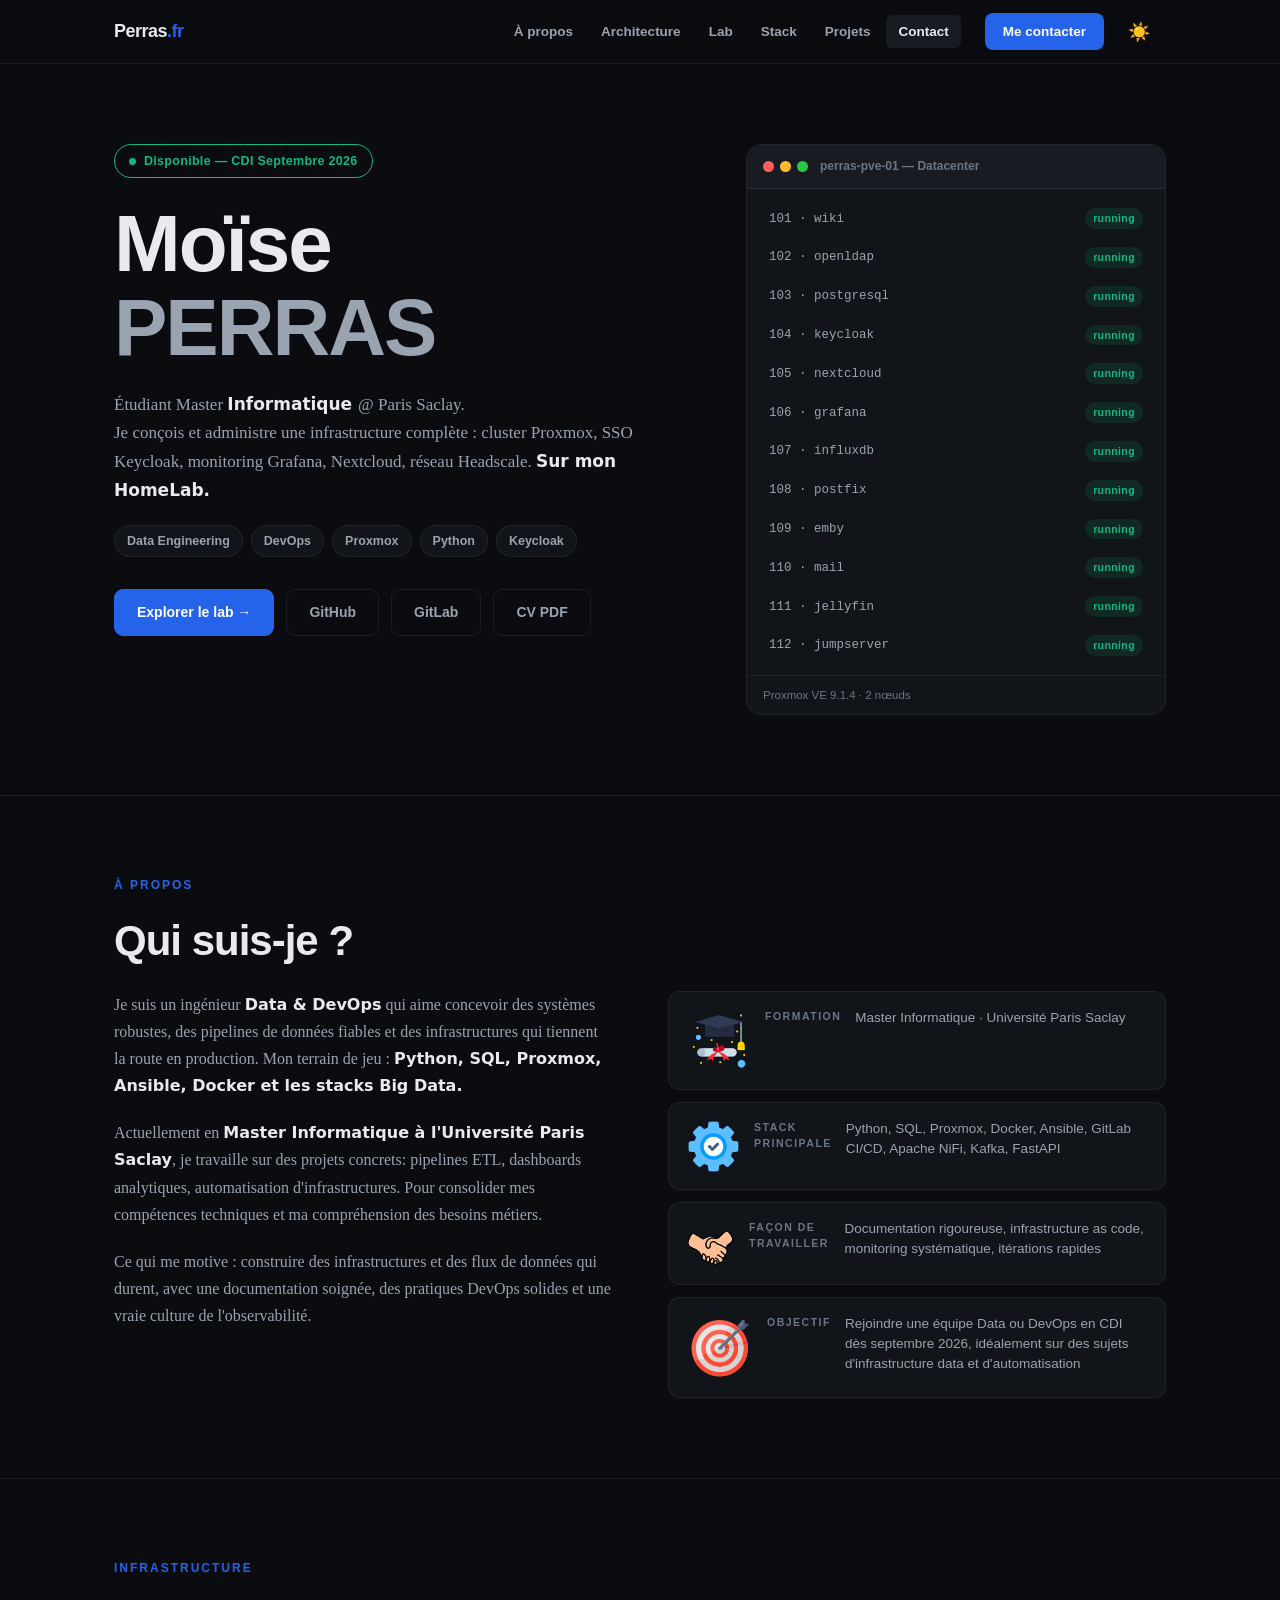
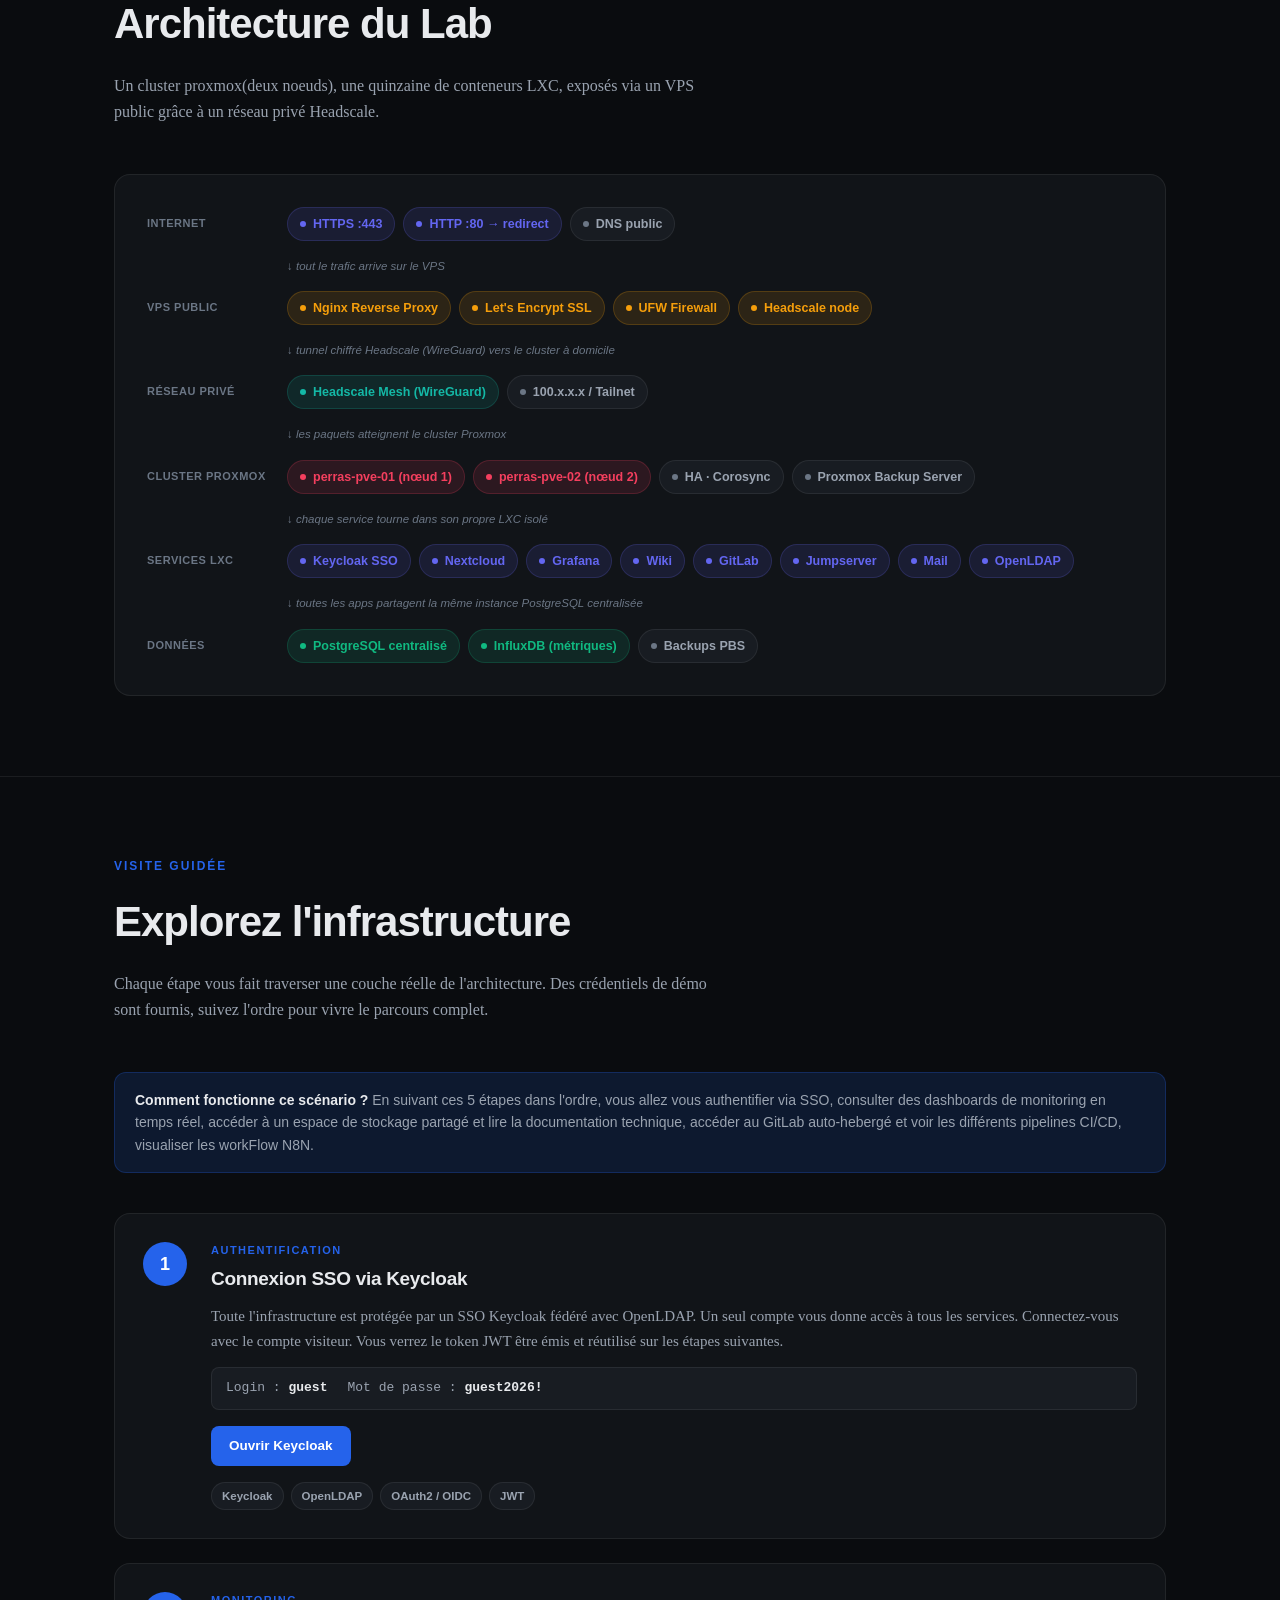
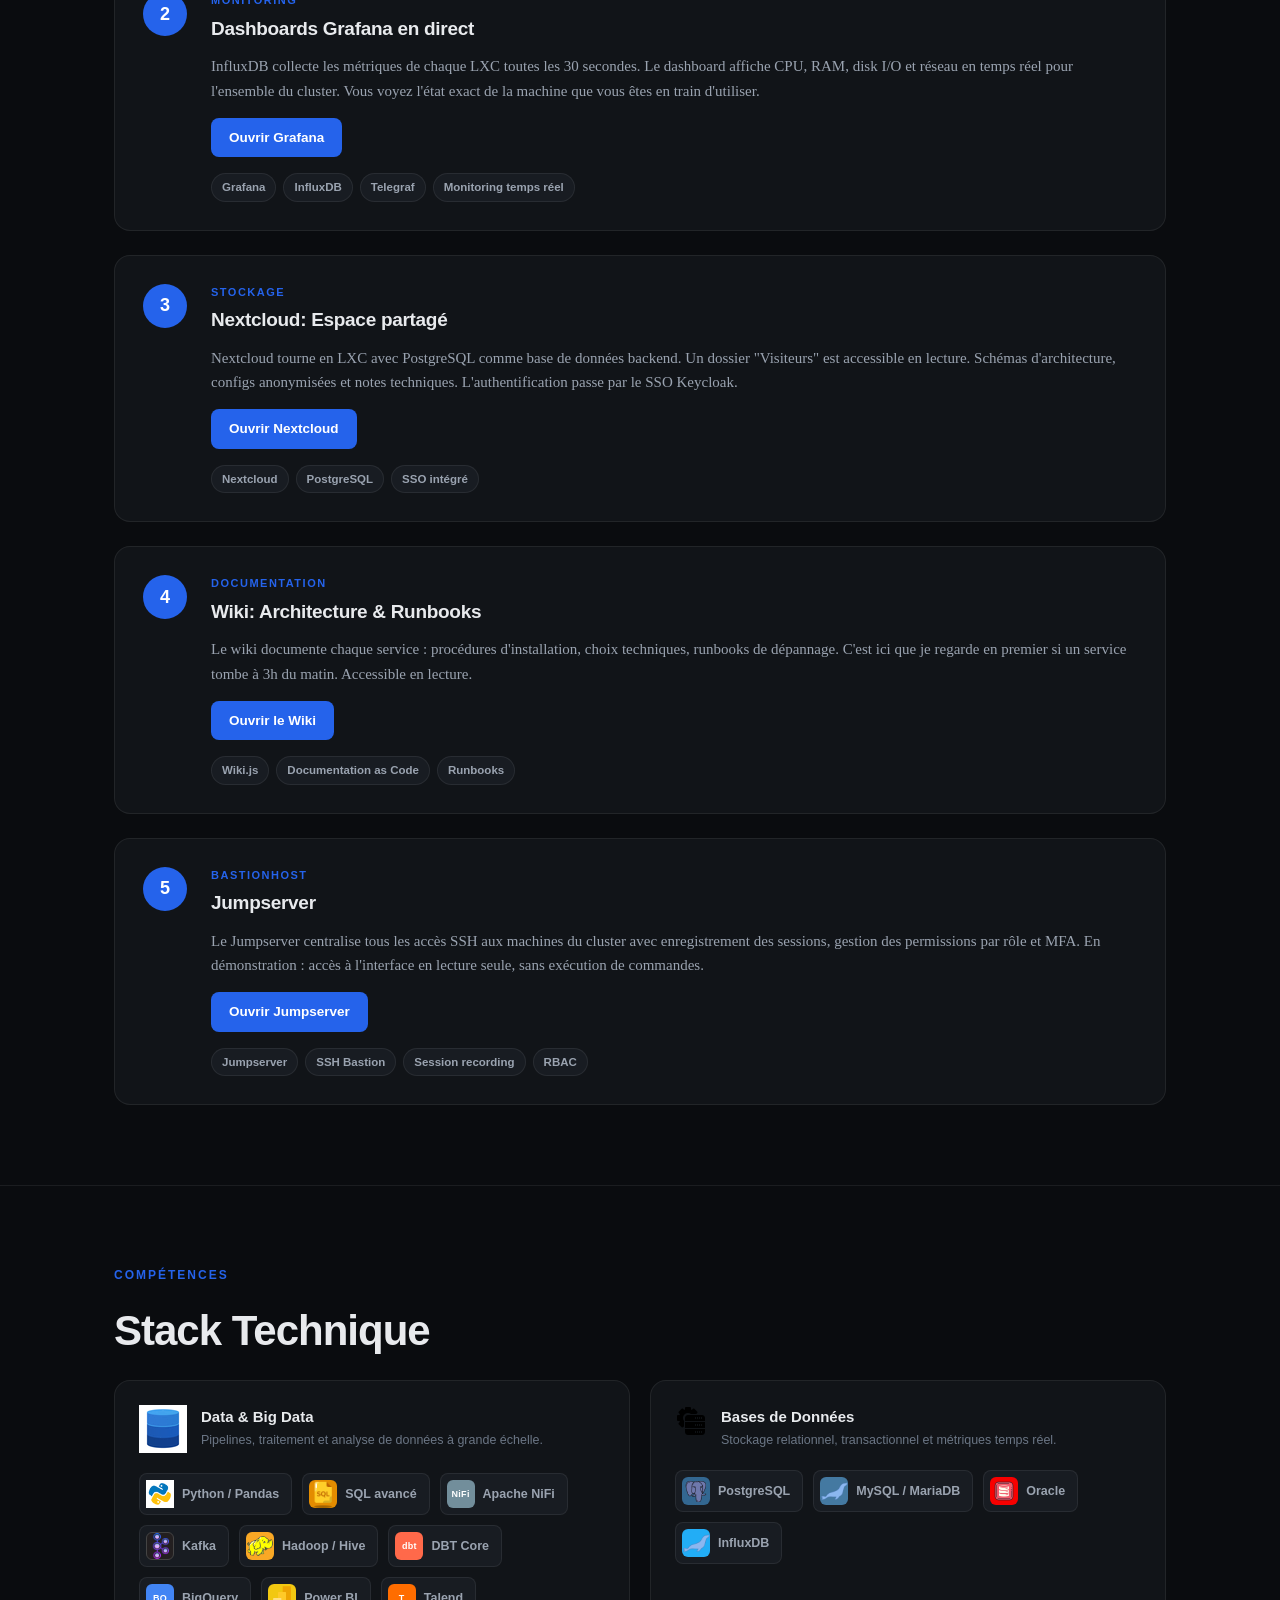
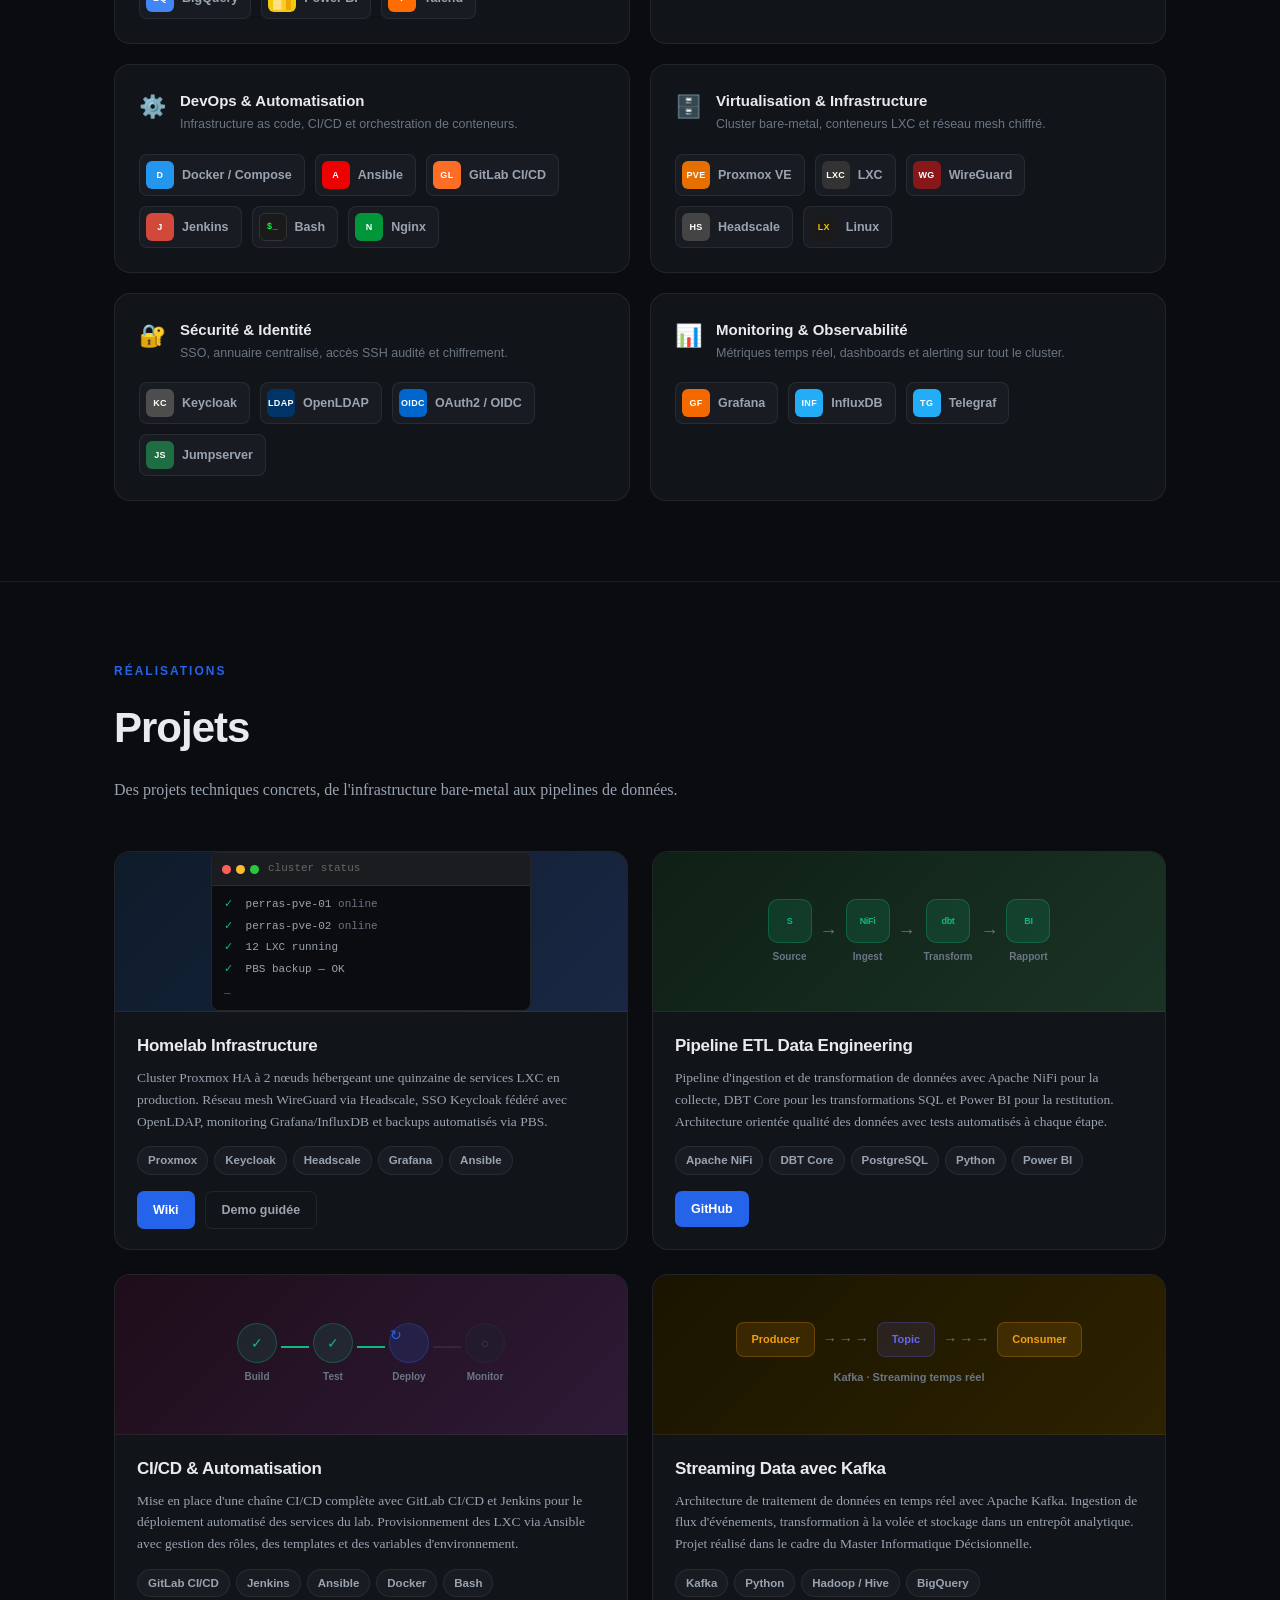
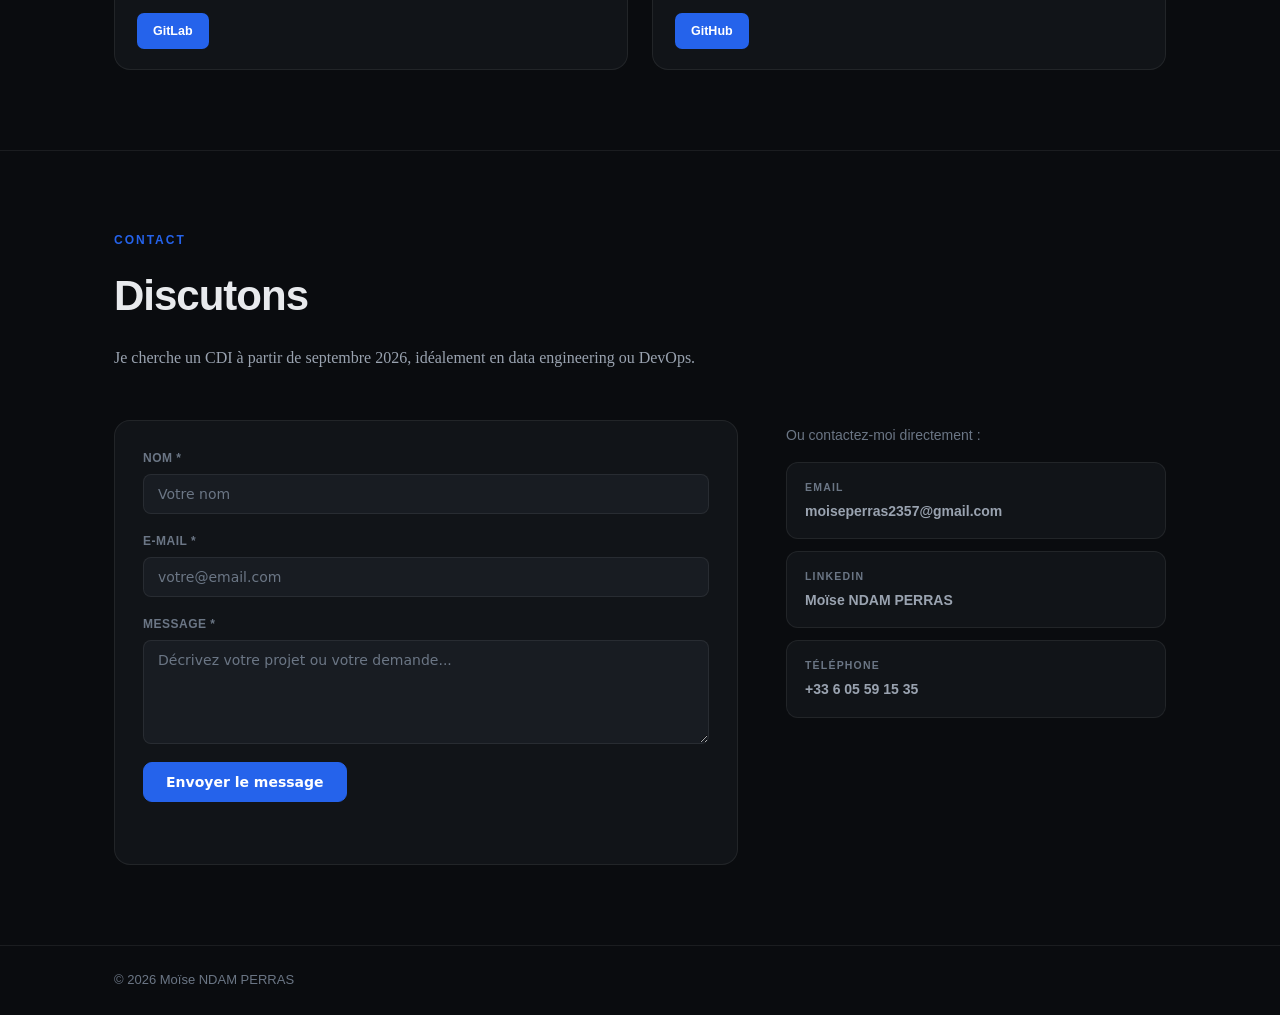
==== commit 342d4482: "MAJ mode claire/sombre" ====
--- a/src/index.html
+++ b/src/index.html
@@ -4,7 +4,7 @@
   <meta charset="UTF-8">
   <meta name="viewport" content="width=device-width, initial-scale=1.0">
 
-  <title>Moïse NDAM PERRAS — Ingénieur Data & DevOps</title>
+  <title>Moïse NDAM PERRAS — Ingénieur Logiciel Data & DevOps</title>
   <meta name="description" content="Portfolio technique de Moïse NDAM PERRAS. Découvrez mon infrastructure lab (Proxmox, Keycloak, Headscale) et mes compétences en Data Engineering et automatisation.">
 
   <meta property="og:title" content="Moïse NDAM PERRAS — Infrastructure Lab">
@@ -41,7 +41,7 @@
     <a href="mailto:moiseperras2357@gmail.com" class="nav-cta">Me contacter</a>
 
     <button id="theme-toggle" style="background: none; border: none; cursor: pointer; font-size: 18px; margin-right: 16px;" aria-label="Changer de thème">
-      <span id="theme-icon" src="ressources/favicon/icons8-soleil-48.png"></span>
+      <span id="theme-icon">☀️</span>
     </button>
   </div>
 </nav>
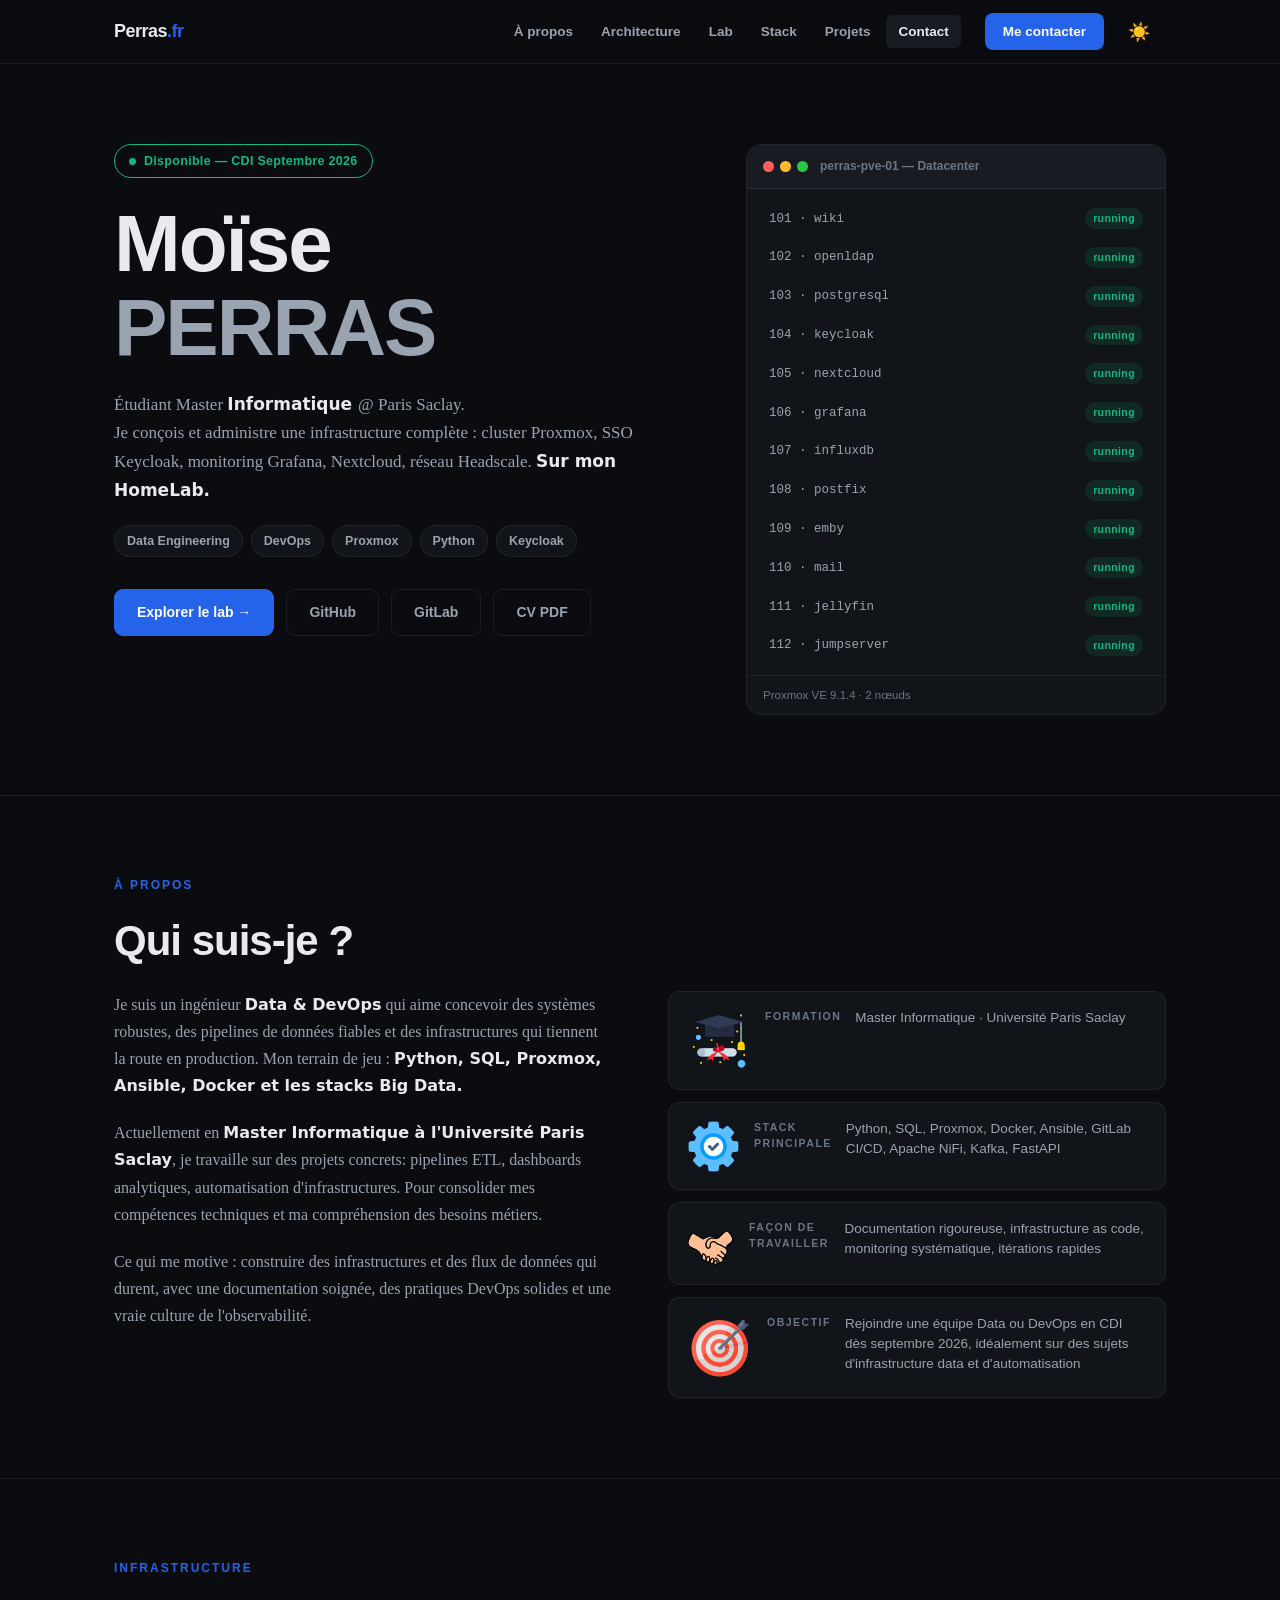
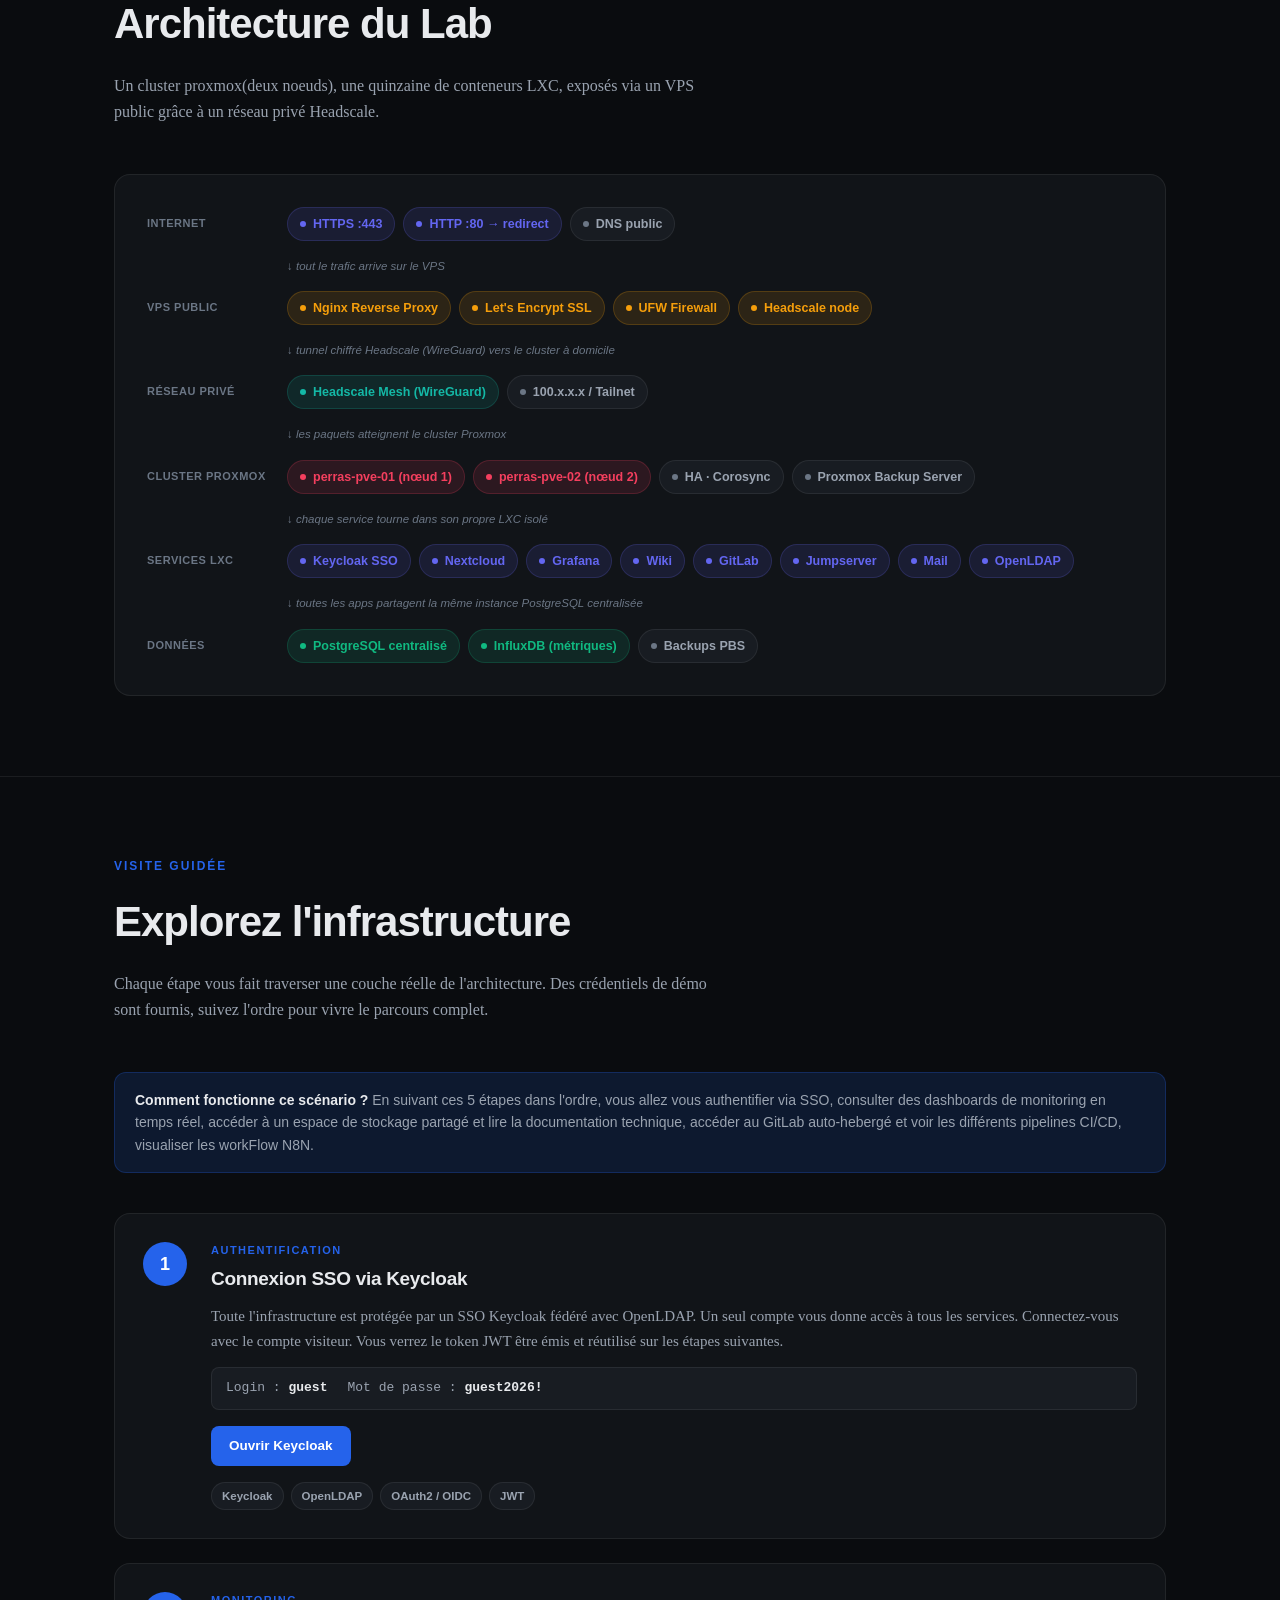
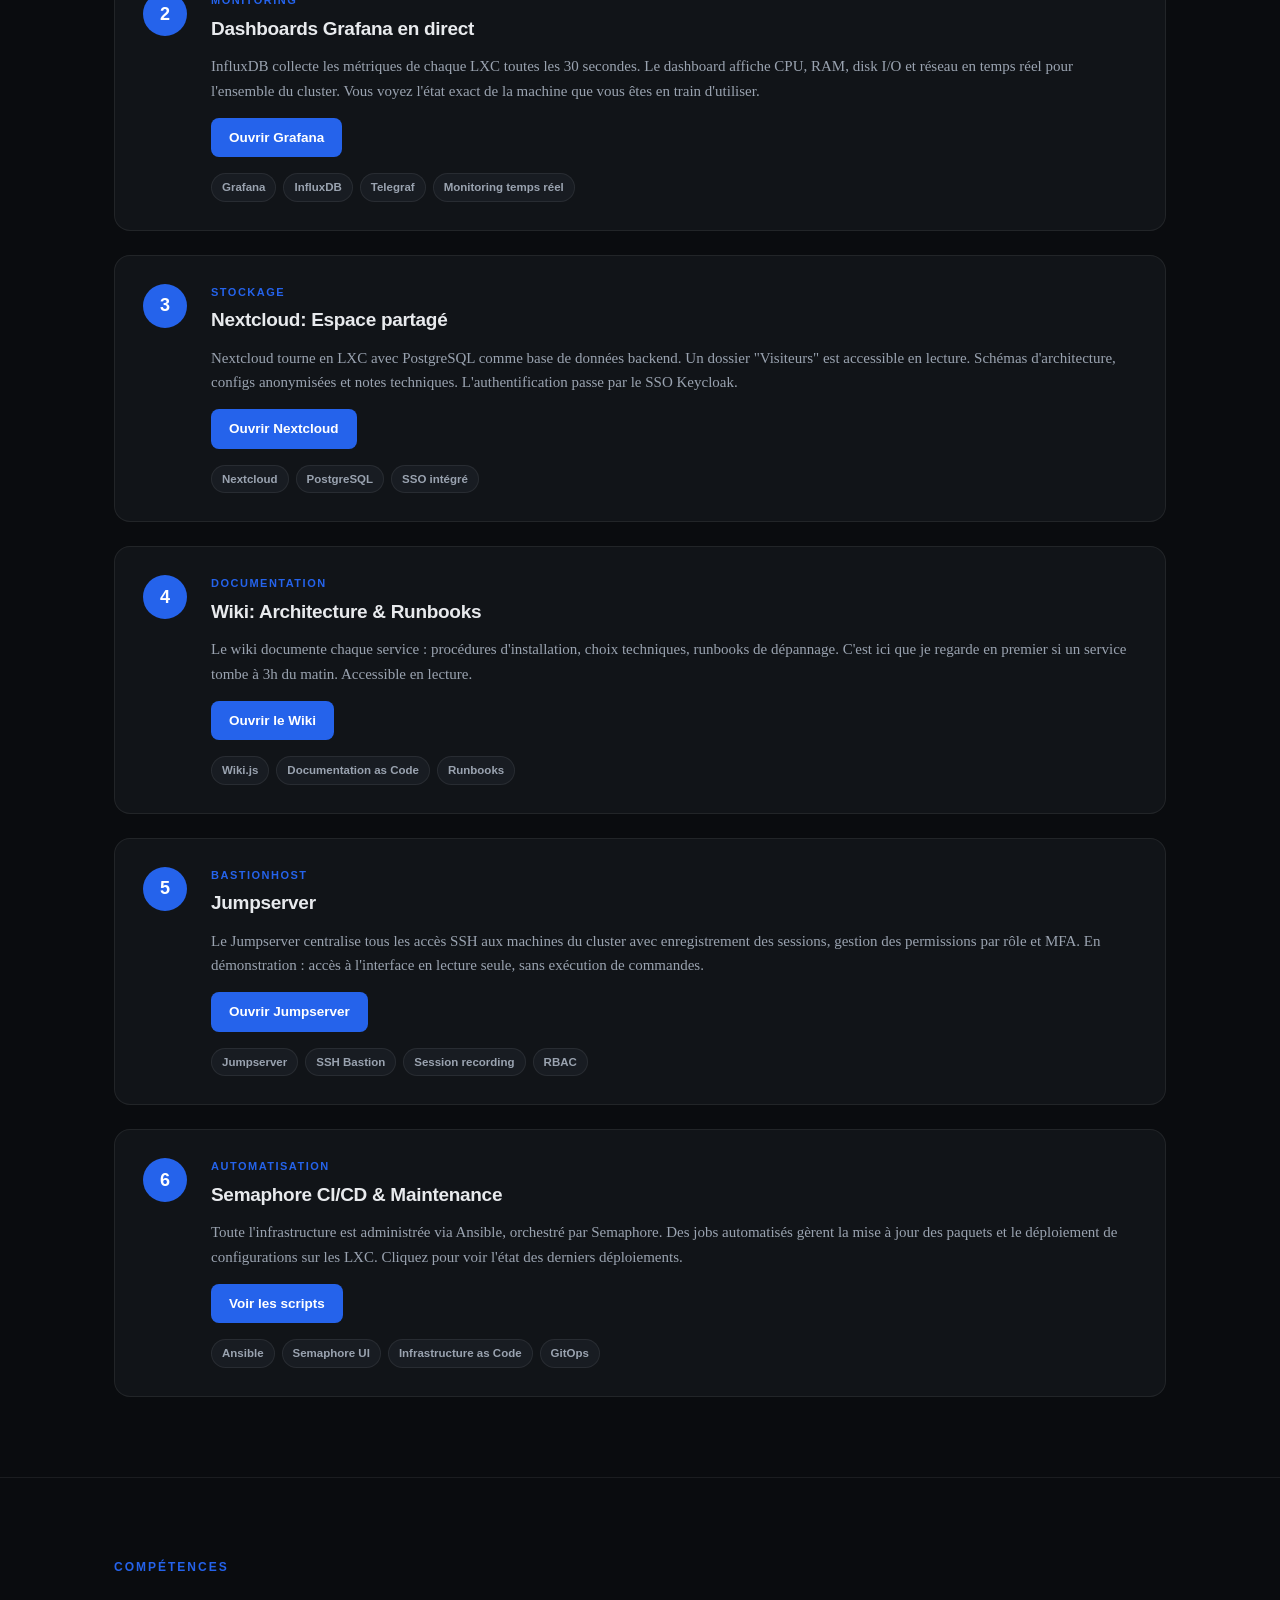
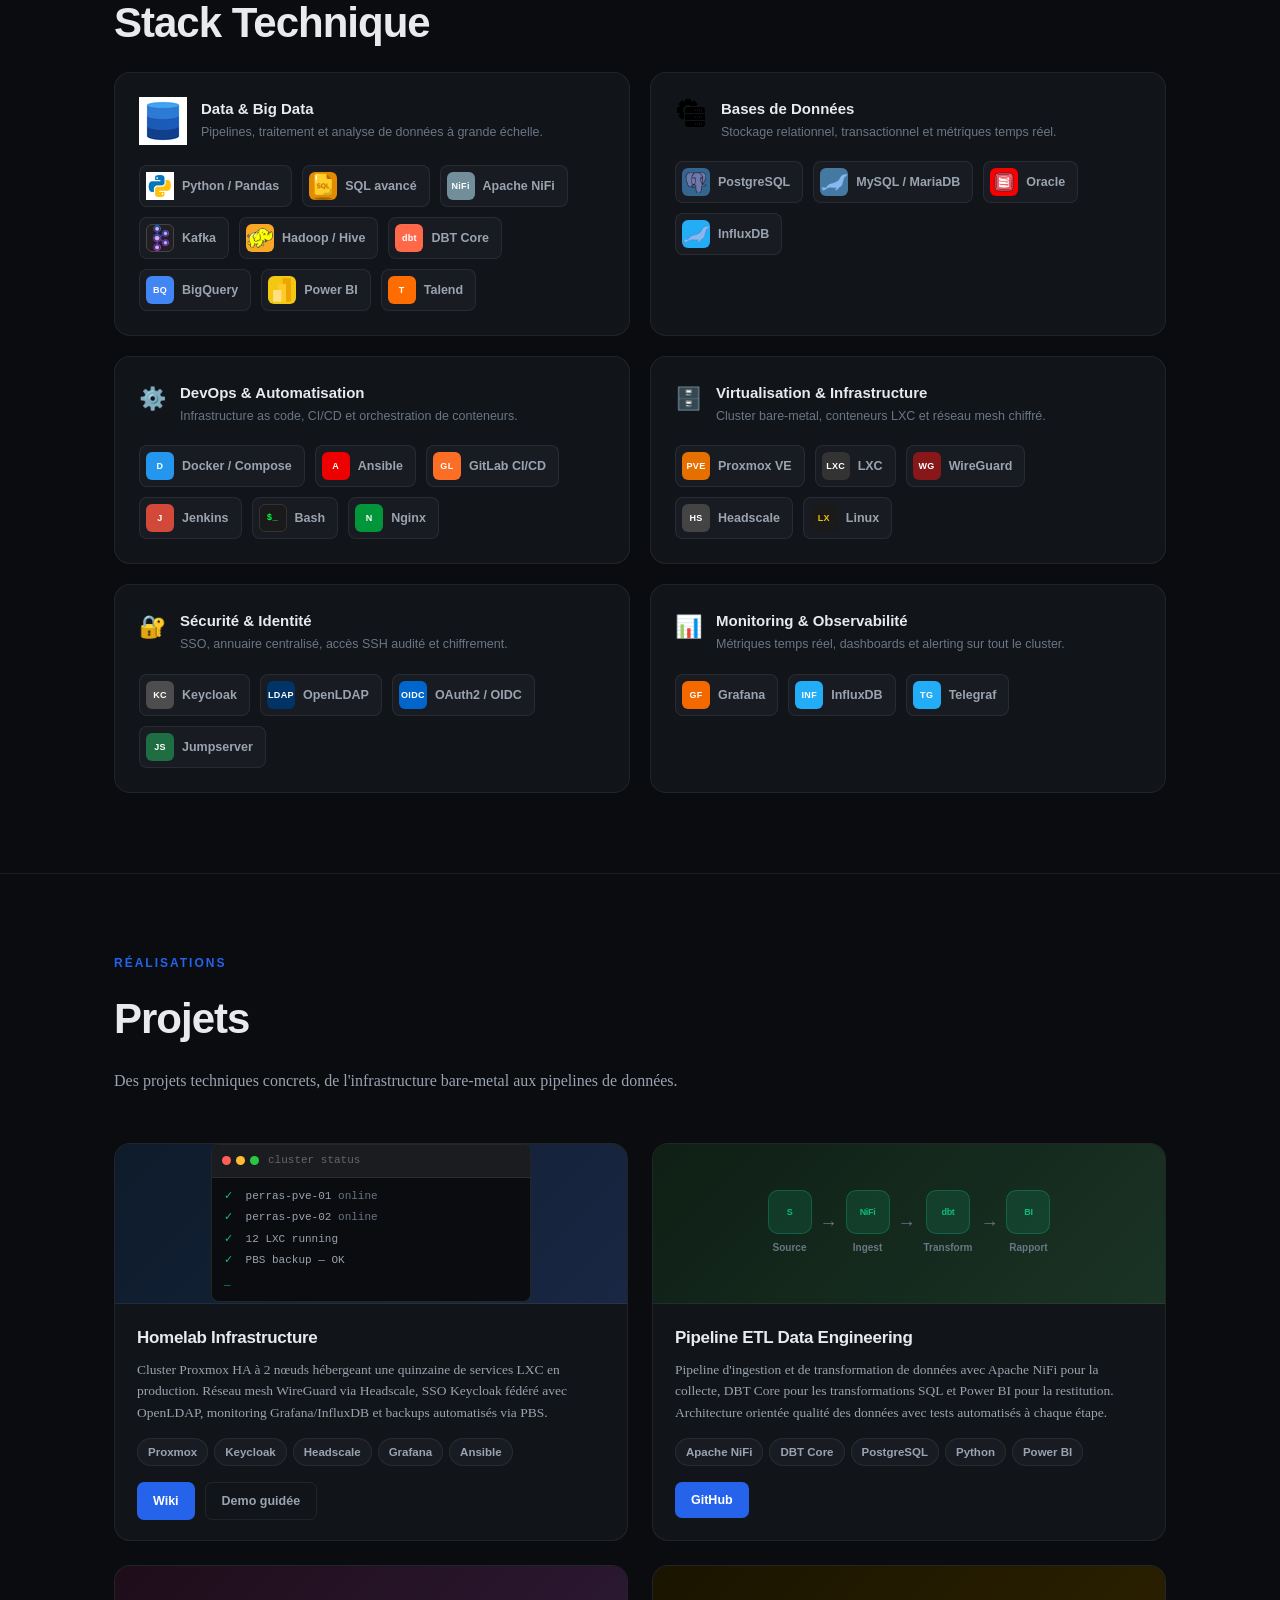
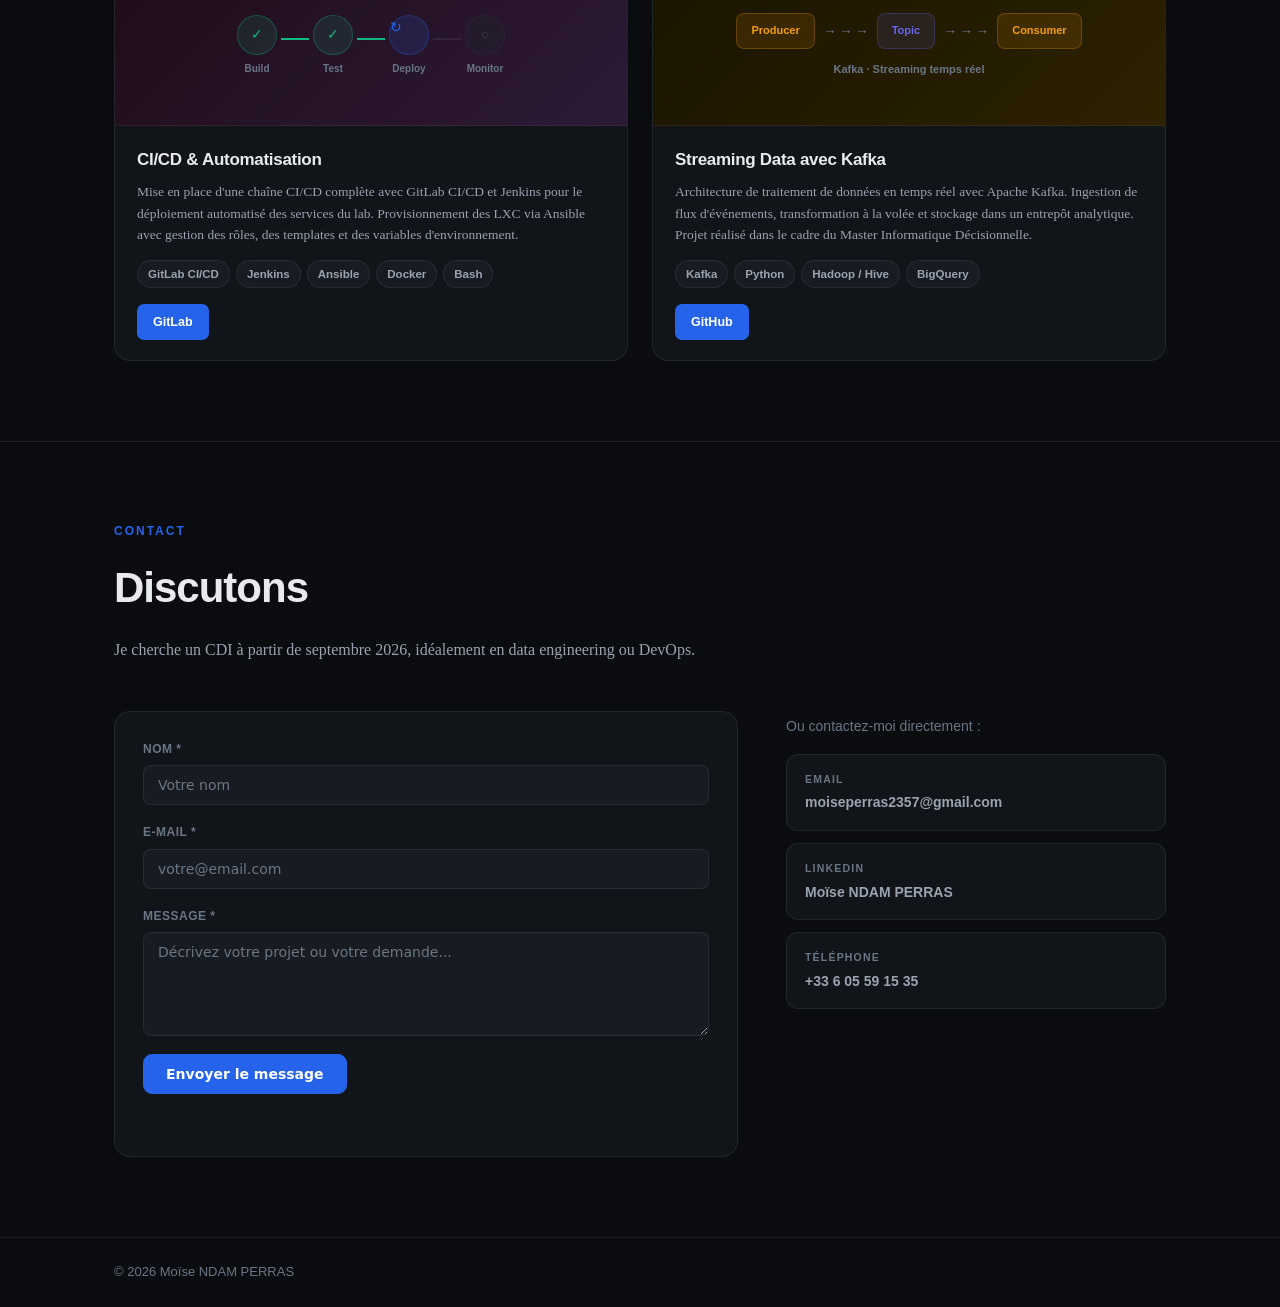
==== commit a46533b8: "Ajout semaphore automatisation (scenario)" ====
--- a/src/index.html
+++ b/src/index.html
@@ -377,6 +377,26 @@
         </div>
       </div>
 
+      <div class="step reveal">
+        <div class="step-num">6</div>
+        <div class="step-body">
+          <div class="step-label">Automatisation</div>
+          <div class="step-title">Semaphore CI/CD & Maintenance</div>
+          <p class="step-desc">
+            Toute l'infrastructure est administrée via Ansible, orchestré par Semaphore. 
+            Des jobs automatisés gèrent la mise à jour des paquets et le déploiement 
+            de configurations sur les LXC. Cliquez pour voir l'état des derniers déploiements.
+          </p>
+          <a href="https://gitlab.perras.fr/adminperras/homelab-ansible/-/tree/developpement?ref_type=heads" class="step-link" target="_blank" rel="noopener noreferrer">Voir les scripts</a>
+          <div class="step-tags">
+            <span class="tag">Ansible</span>
+            <span class="tag">Semaphore UI</span>
+            <span class="tag">Infrastructure as Code</span>
+            <span class="tag">GitOps</span>
+          </div>
+        </div>
+      </div>
+
     </div>
   </div>
 </section>
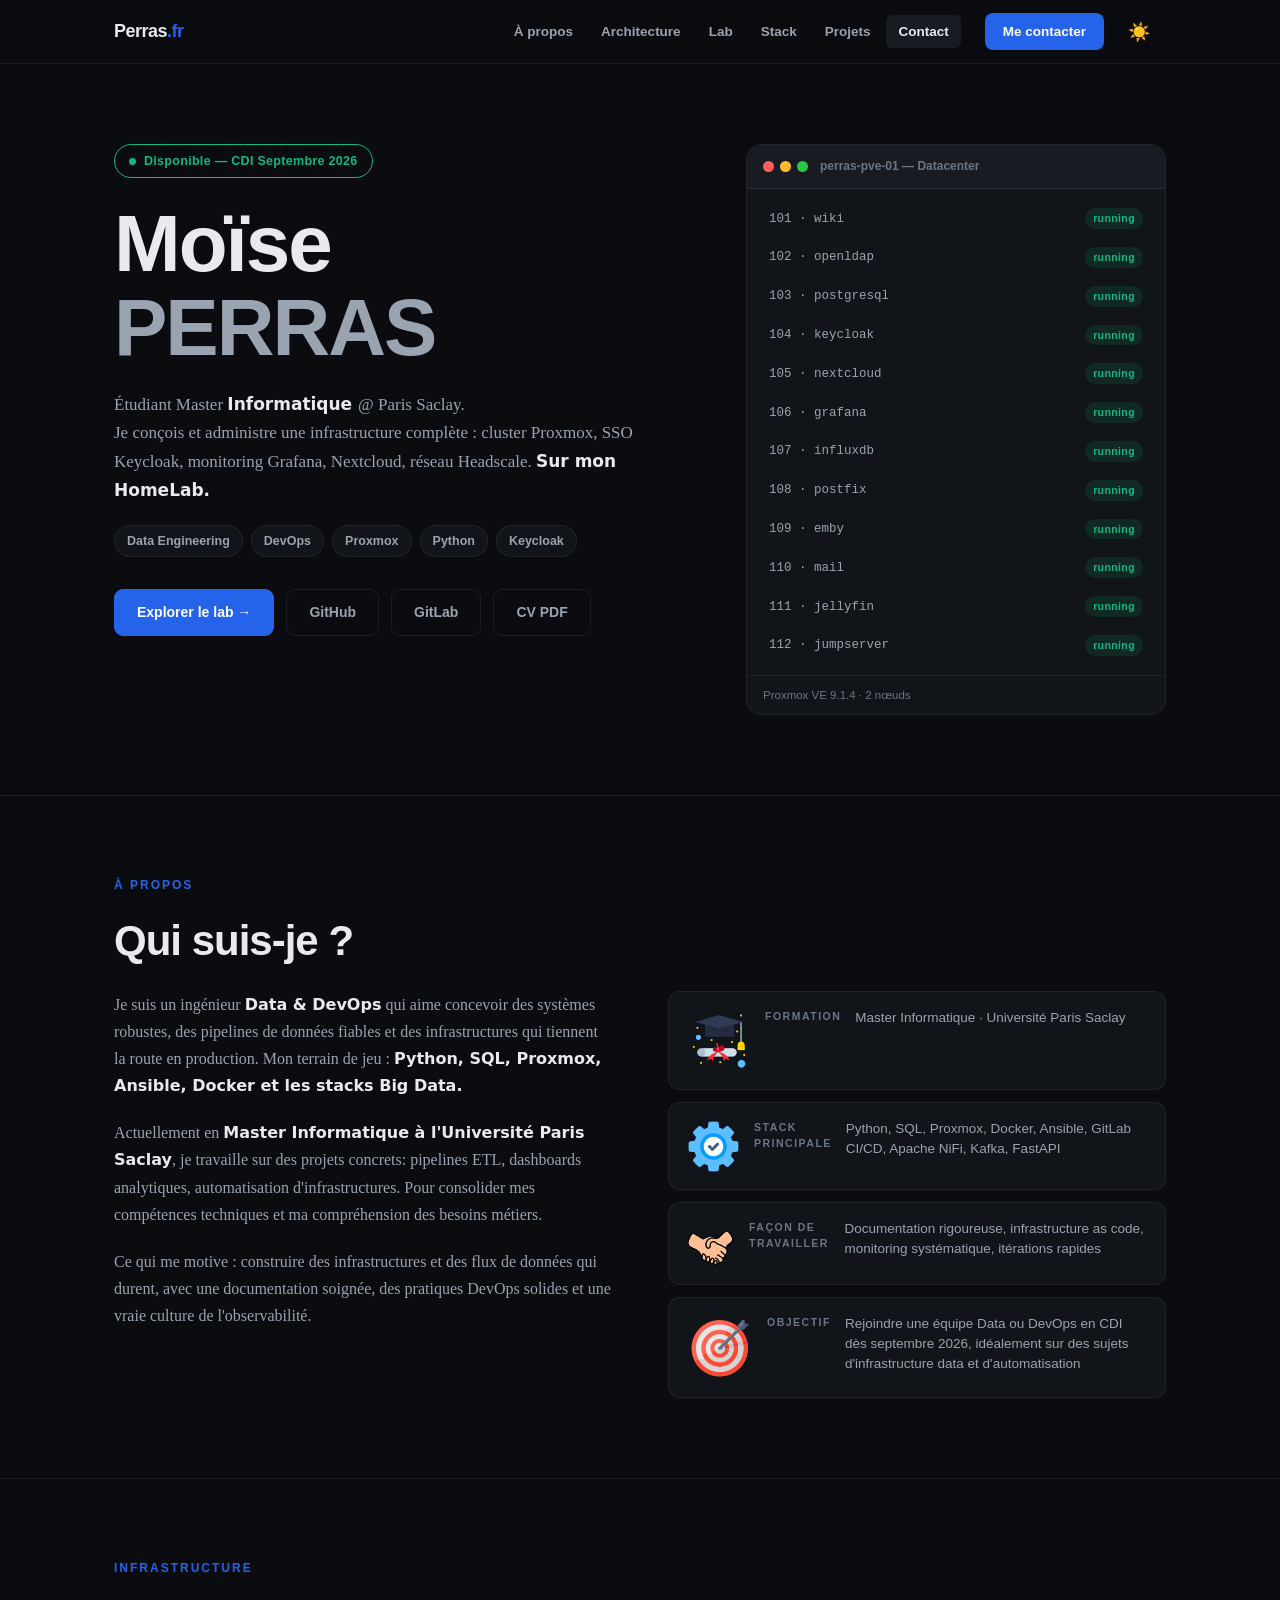
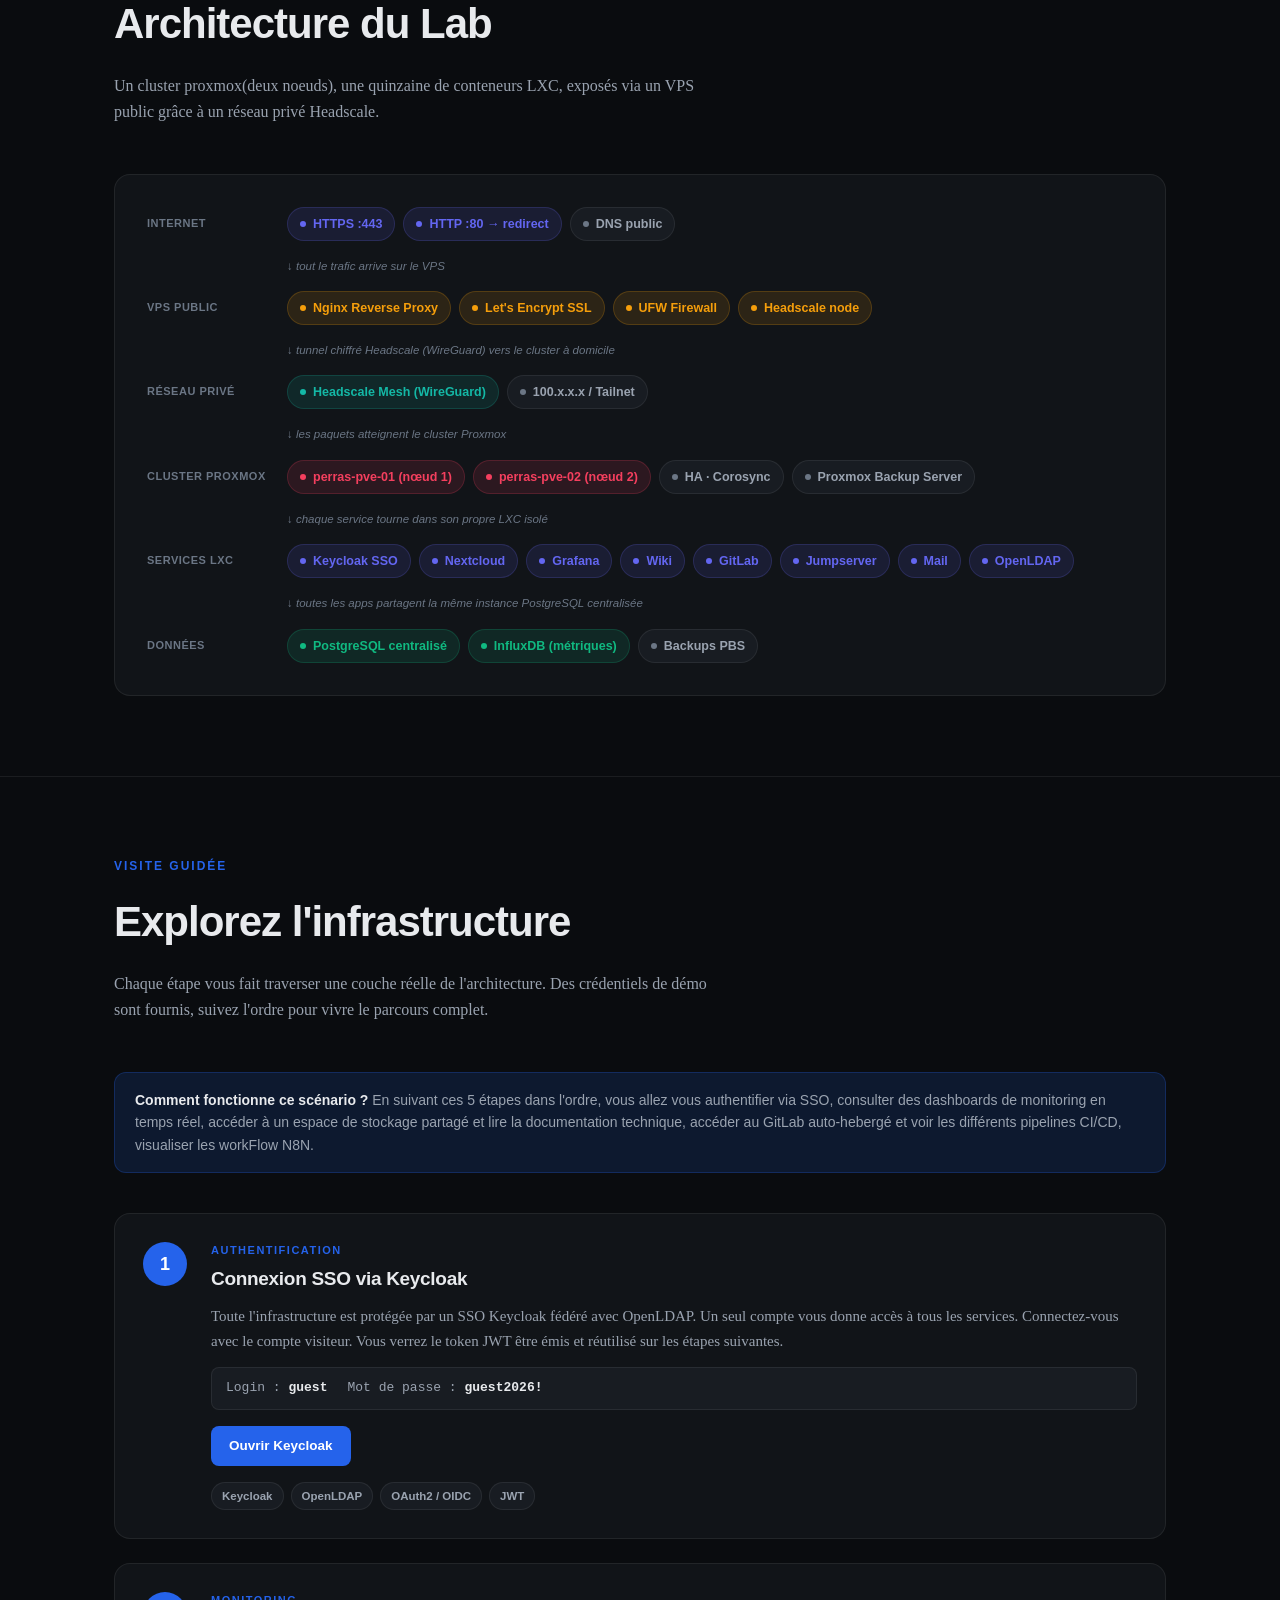
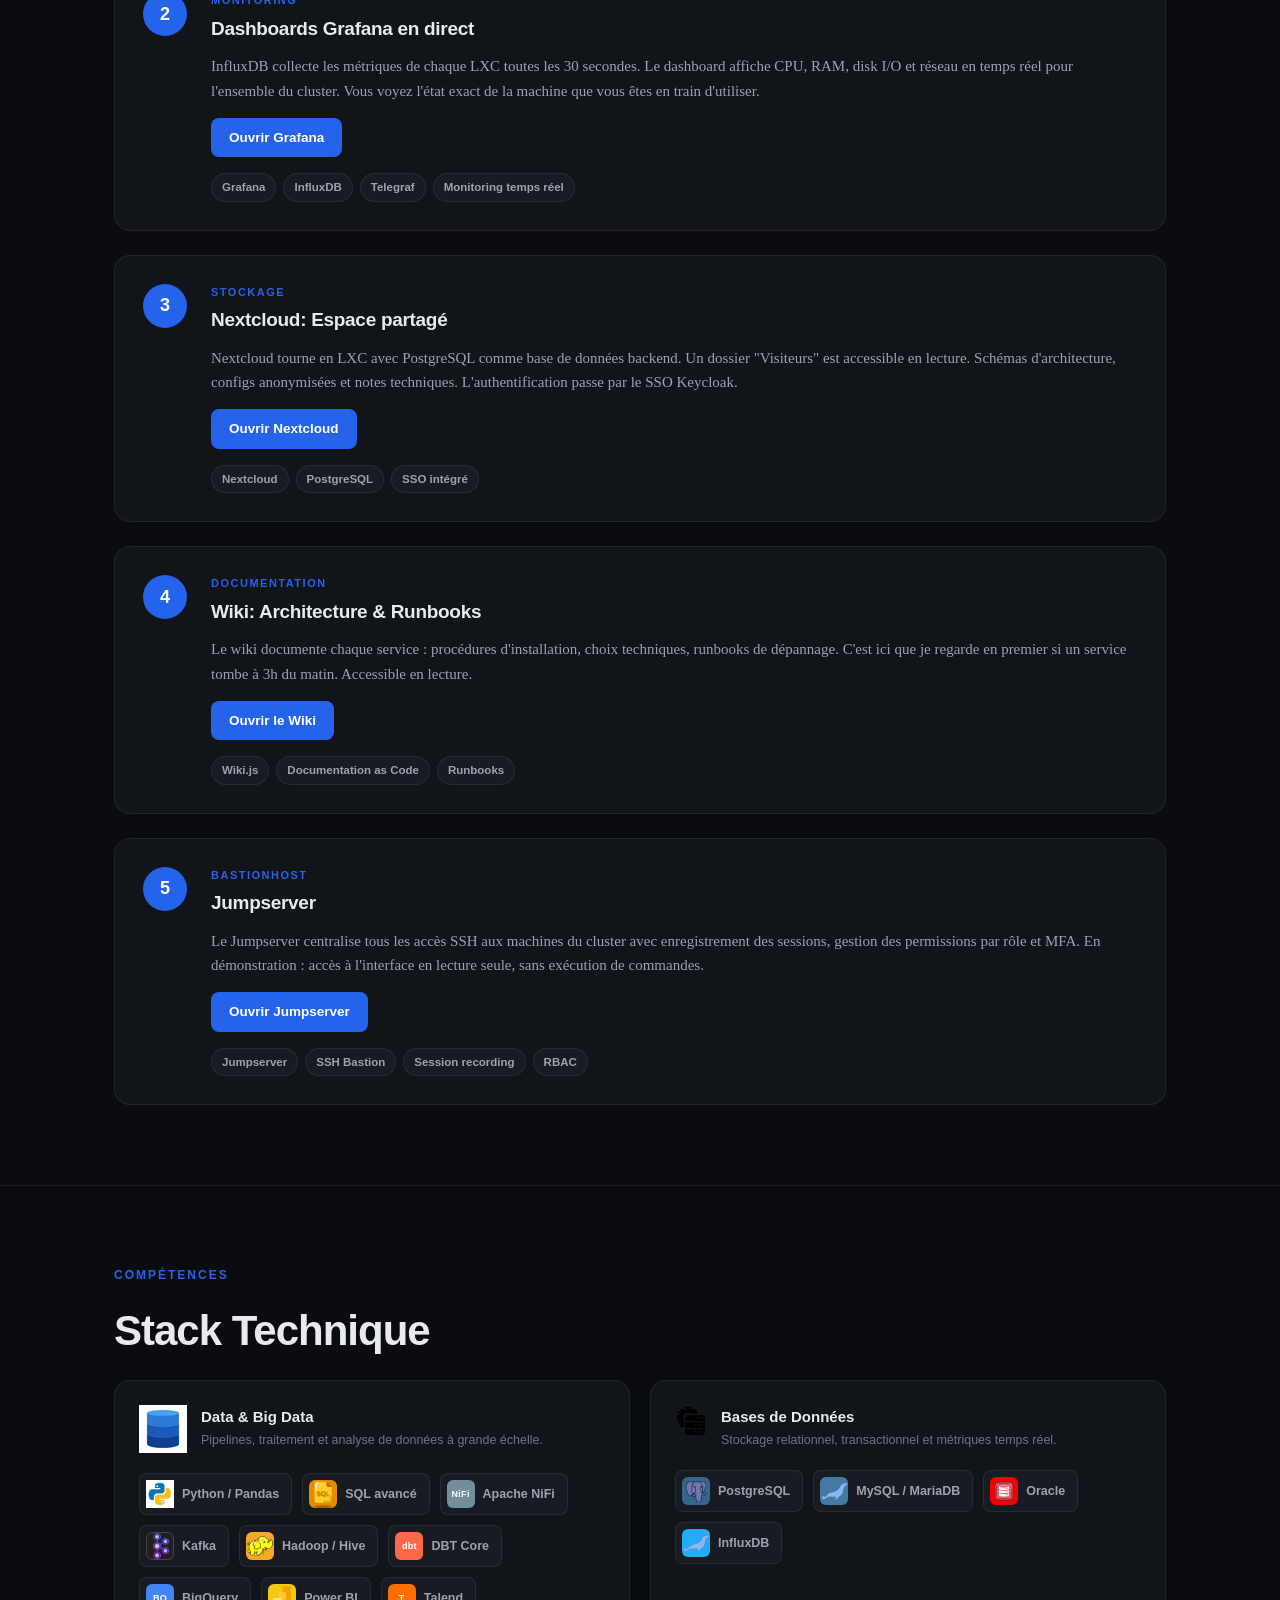
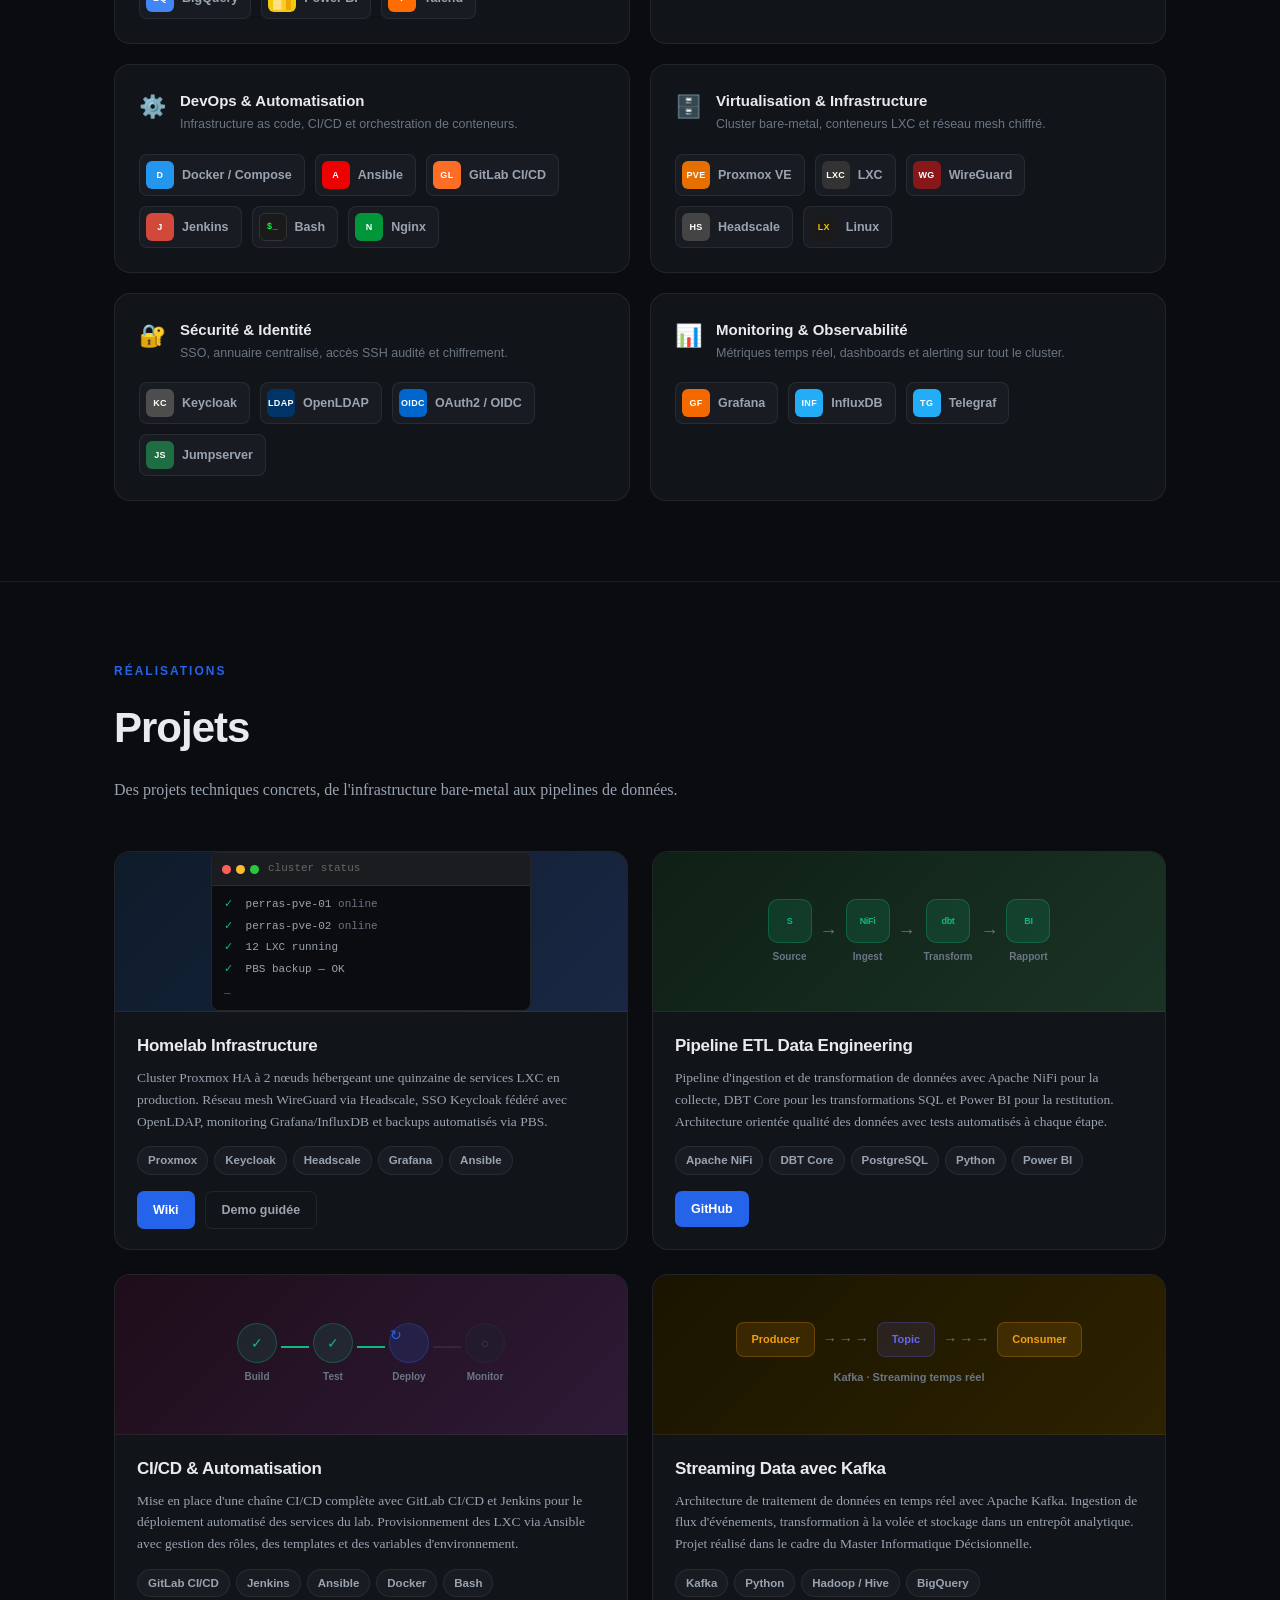
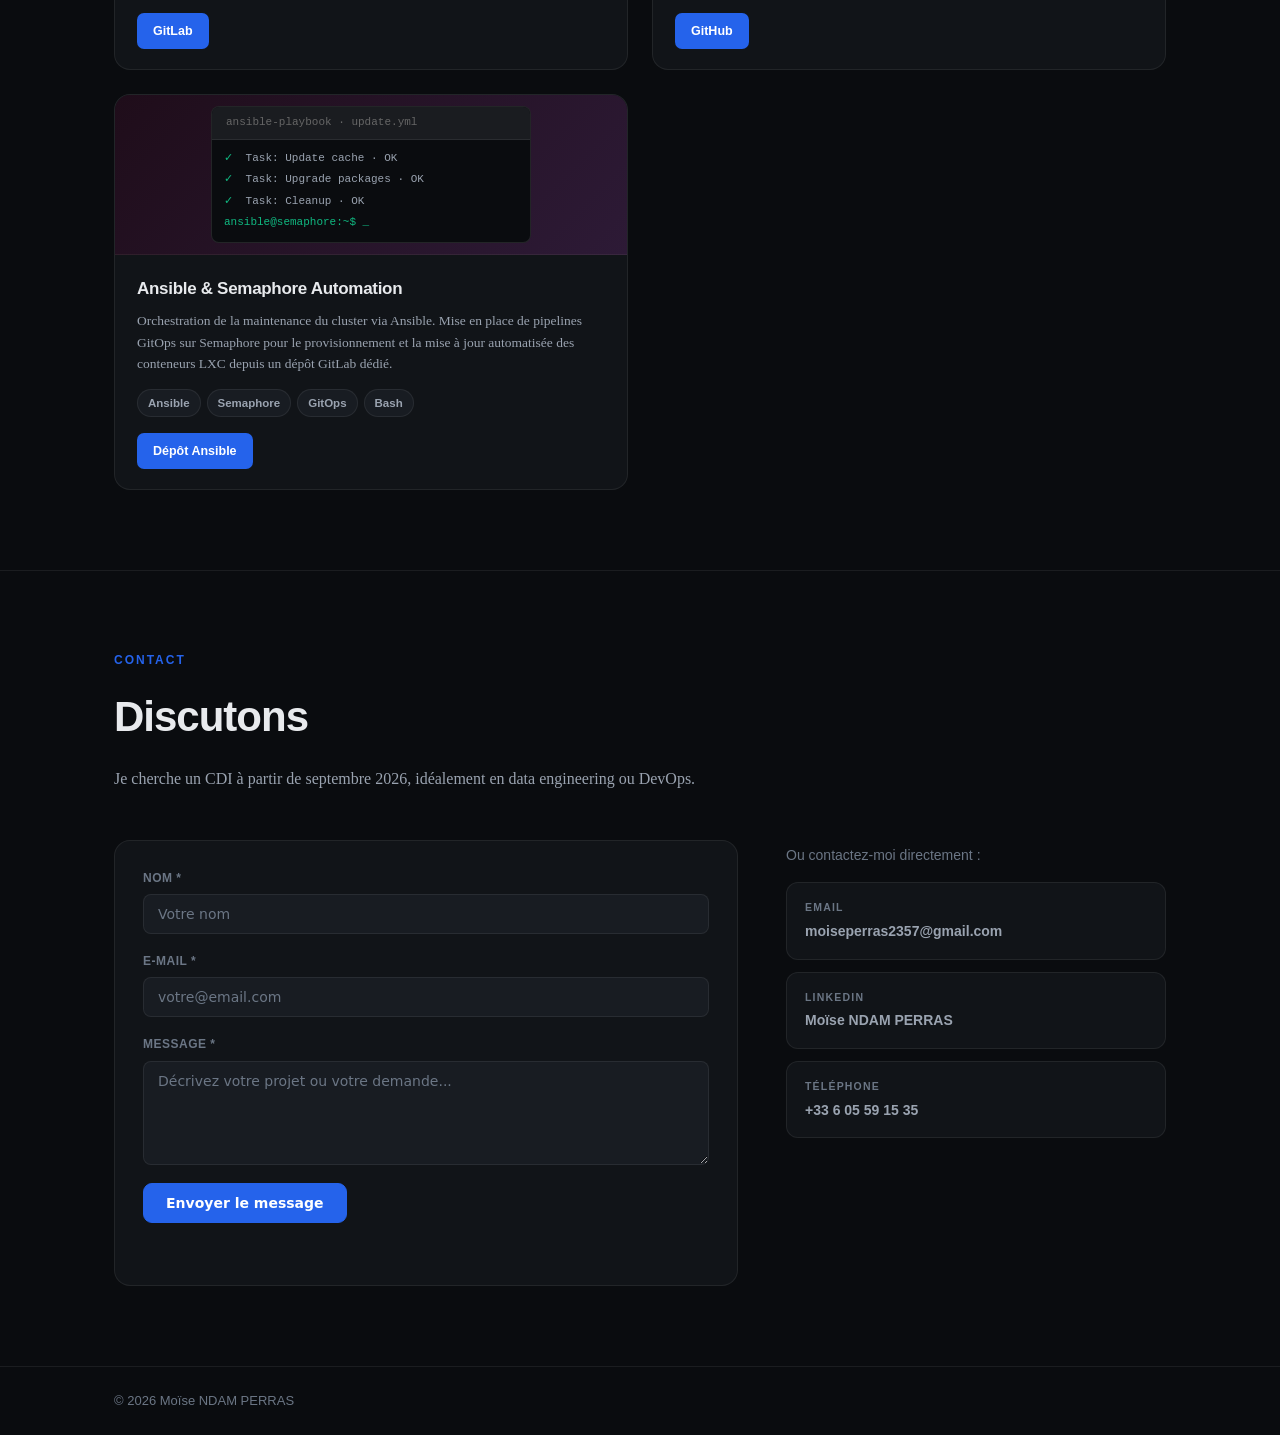
==== commit f7a4f411: "Modification Ansible & Semaphore Automation et ajout dans Projet" ====
--- a/src/index.html
+++ b/src/index.html
@@ -377,26 +377,6 @@
         </div>
       </div>
 
-      <div class="step reveal">
-        <div class="step-num">6</div>
-        <div class="step-body">
-          <div class="step-label">Automatisation</div>
-          <div class="step-title">Semaphore CI/CD & Maintenance</div>
-          <p class="step-desc">
-            Toute l'infrastructure est administrée via Ansible, orchestré par Semaphore. 
-            Des jobs automatisés gèrent la mise à jour des paquets et le déploiement 
-            de configurations sur les LXC. Cliquez pour voir l'état des derniers déploiements.
-          </p>
-          <a href="https://gitlab.perras.fr/adminperras/homelab-ansible/-/tree/developpement?ref_type=heads" class="step-link" target="_blank" rel="noopener noreferrer">Voir les scripts</a>
-          <div class="step-tags">
-            <span class="tag">Ansible</span>
-            <span class="tag">Semaphore UI</span>
-            <span class="tag">Infrastructure as Code</span>
-            <span class="tag">GitOps</span>
-          </div>
-        </div>
-      </div>
-
     </div>
   </div>
 </section>
@@ -789,6 +769,37 @@
         </div>
       </div>
 
+      <div class="project-card reveal">
+        <div class="project-visual pv-cicd">
+          <div class="pv-terminal">
+            <div class="pv-terminal-bar"><span class="pv-title">ansible-playbook · update.yml</span></div>
+            <div class="pv-lines">
+              <div class="pv-line"><span class="pv-ok">✓</span> Task: Update cache · OK</div>
+              <div class="pv-line"><span class="pv-ok">✓</span> Task: Upgrade packages · OK</div>
+              <div class="pv-line"><span class="pv-ok">✓</span> Task: Cleanup · OK</div>
+              <div class="pv-line pv-cursor">ansible@semaphore:~$ _</div>
+            </div>
+          </div>
+        </div>
+        <div class="project-body">
+          <div class="project-title">Ansible & Semaphore Automation</div>
+          <p class="project-desc">
+            Orchestration de la maintenance du cluster via Ansible. Mise en place de 
+            pipelines GitOps sur Semaphore pour le provisionnement et la mise à jour 
+            automatisée des conteneurs LXC depuis un dépôt GitLab dédié.
+          </p>
+          <div class="project-tags">
+            <span class="tag">Ansible</span>
+            <span class="tag">Semaphore</span>
+            <span class="tag">GitOps</span>
+            <span class="tag">Bash</span>
+          </div>
+          <div class="project-actions">
+            <a href="https://gitlab.perras.fr/adminperras/homelab-ansible/-/tree/developpement?ref_type=heads" class="project-btn" target="_blank" rel="noopener noreferrer">Dépôt Ansible</a>
+          </div>
+        </div>
+      </div>
+
     </div>
   </div>
 </section>
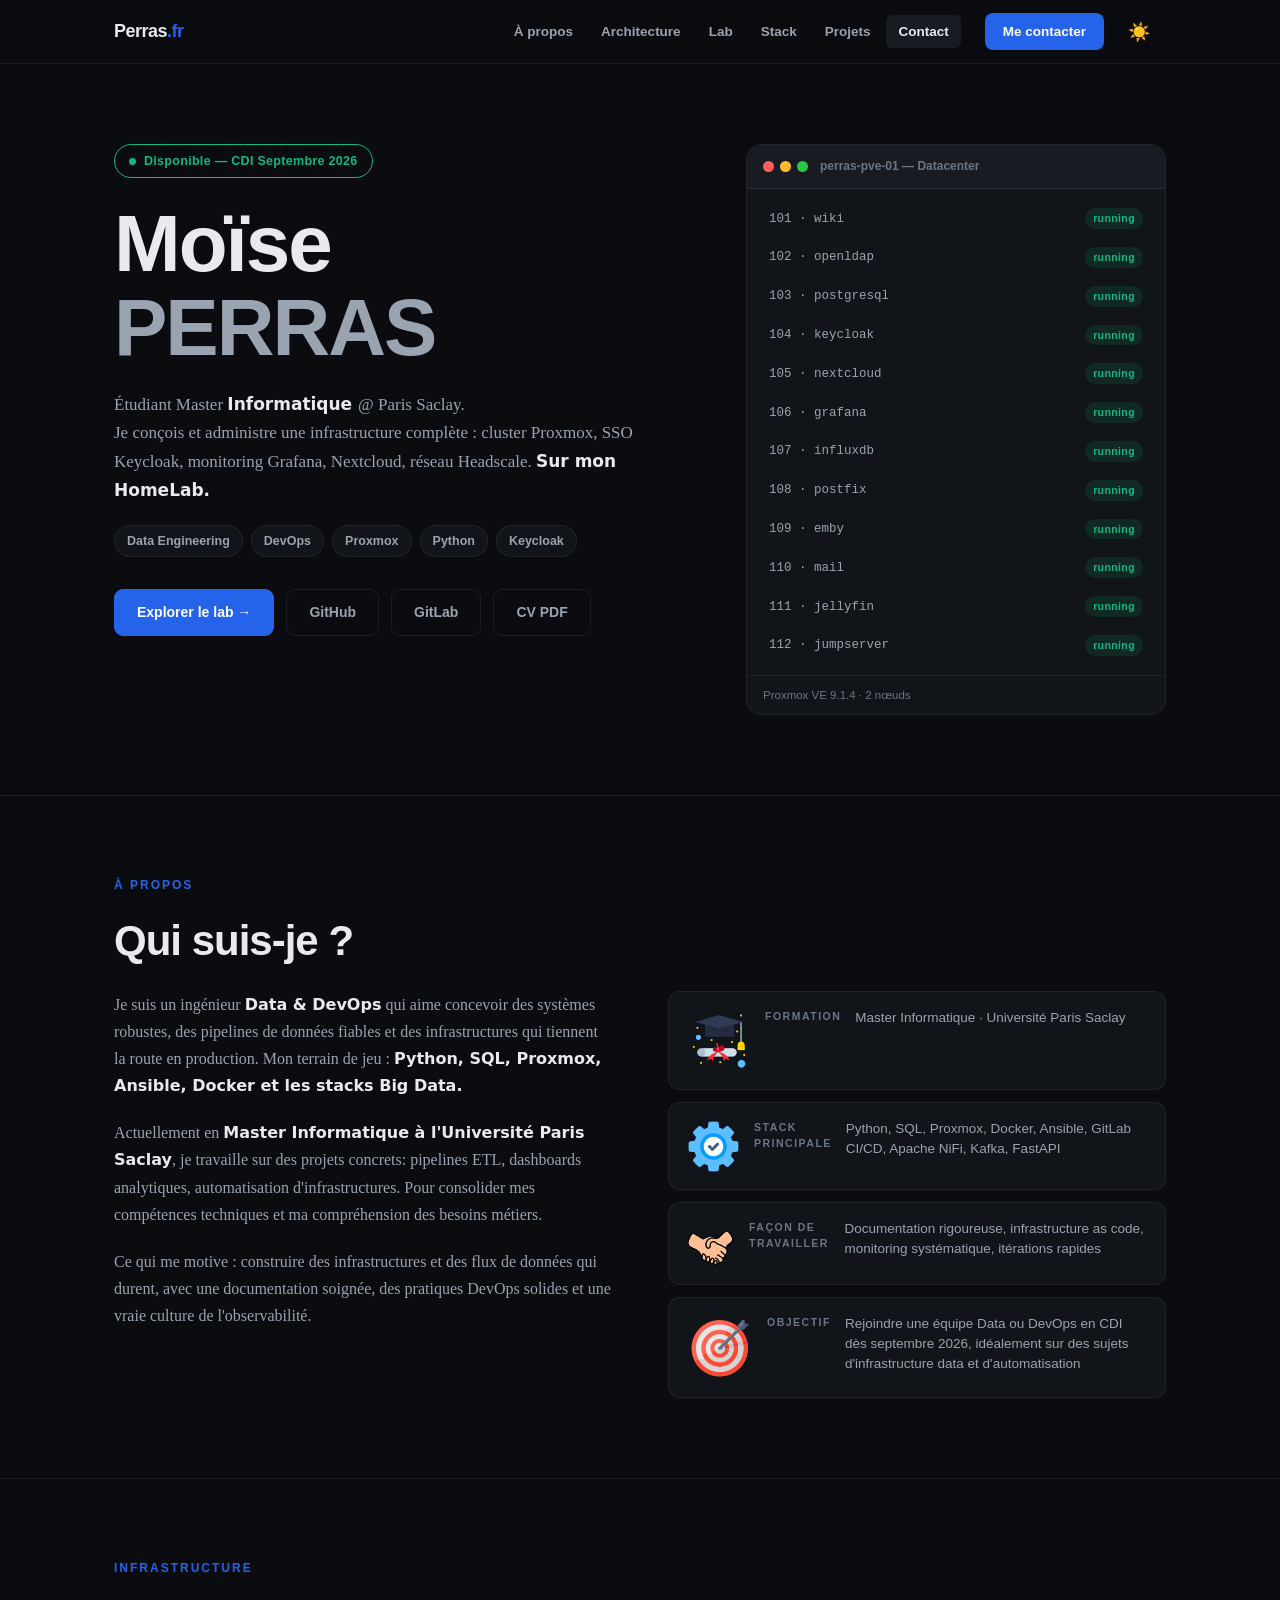
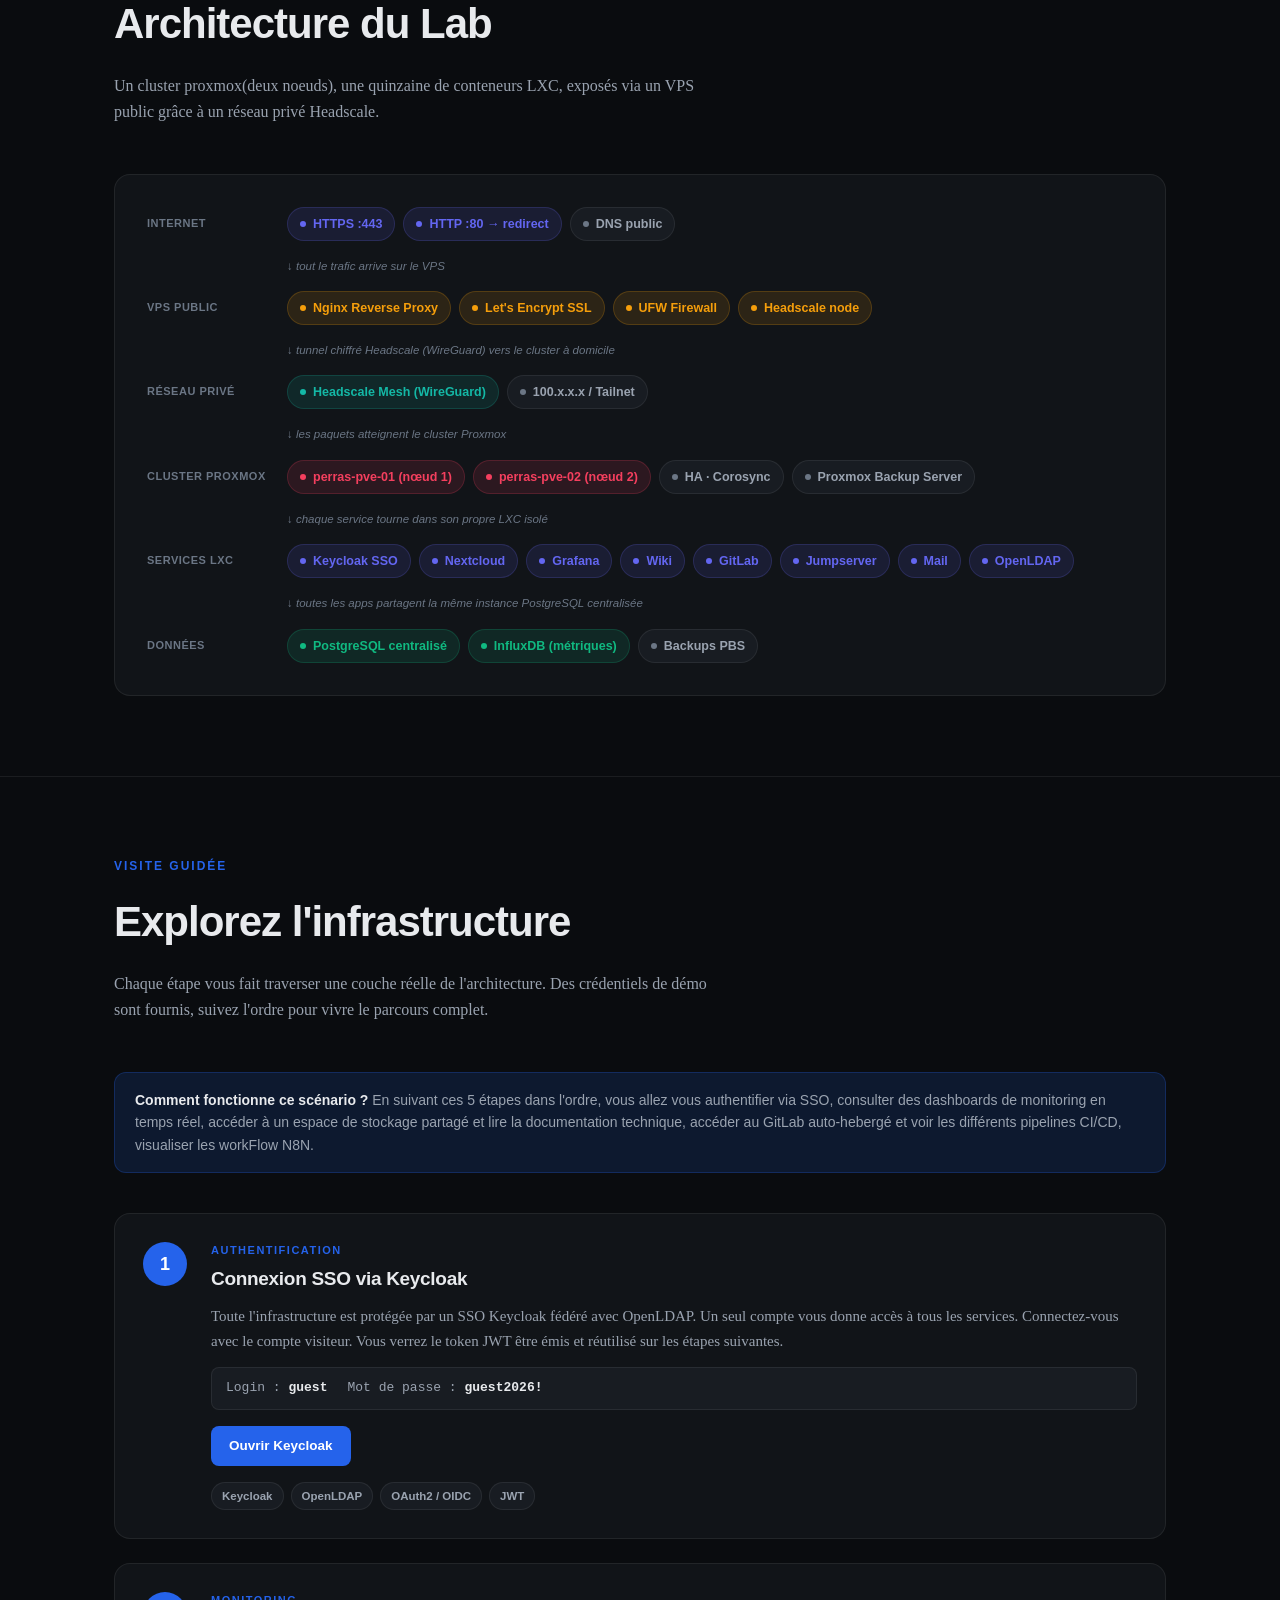
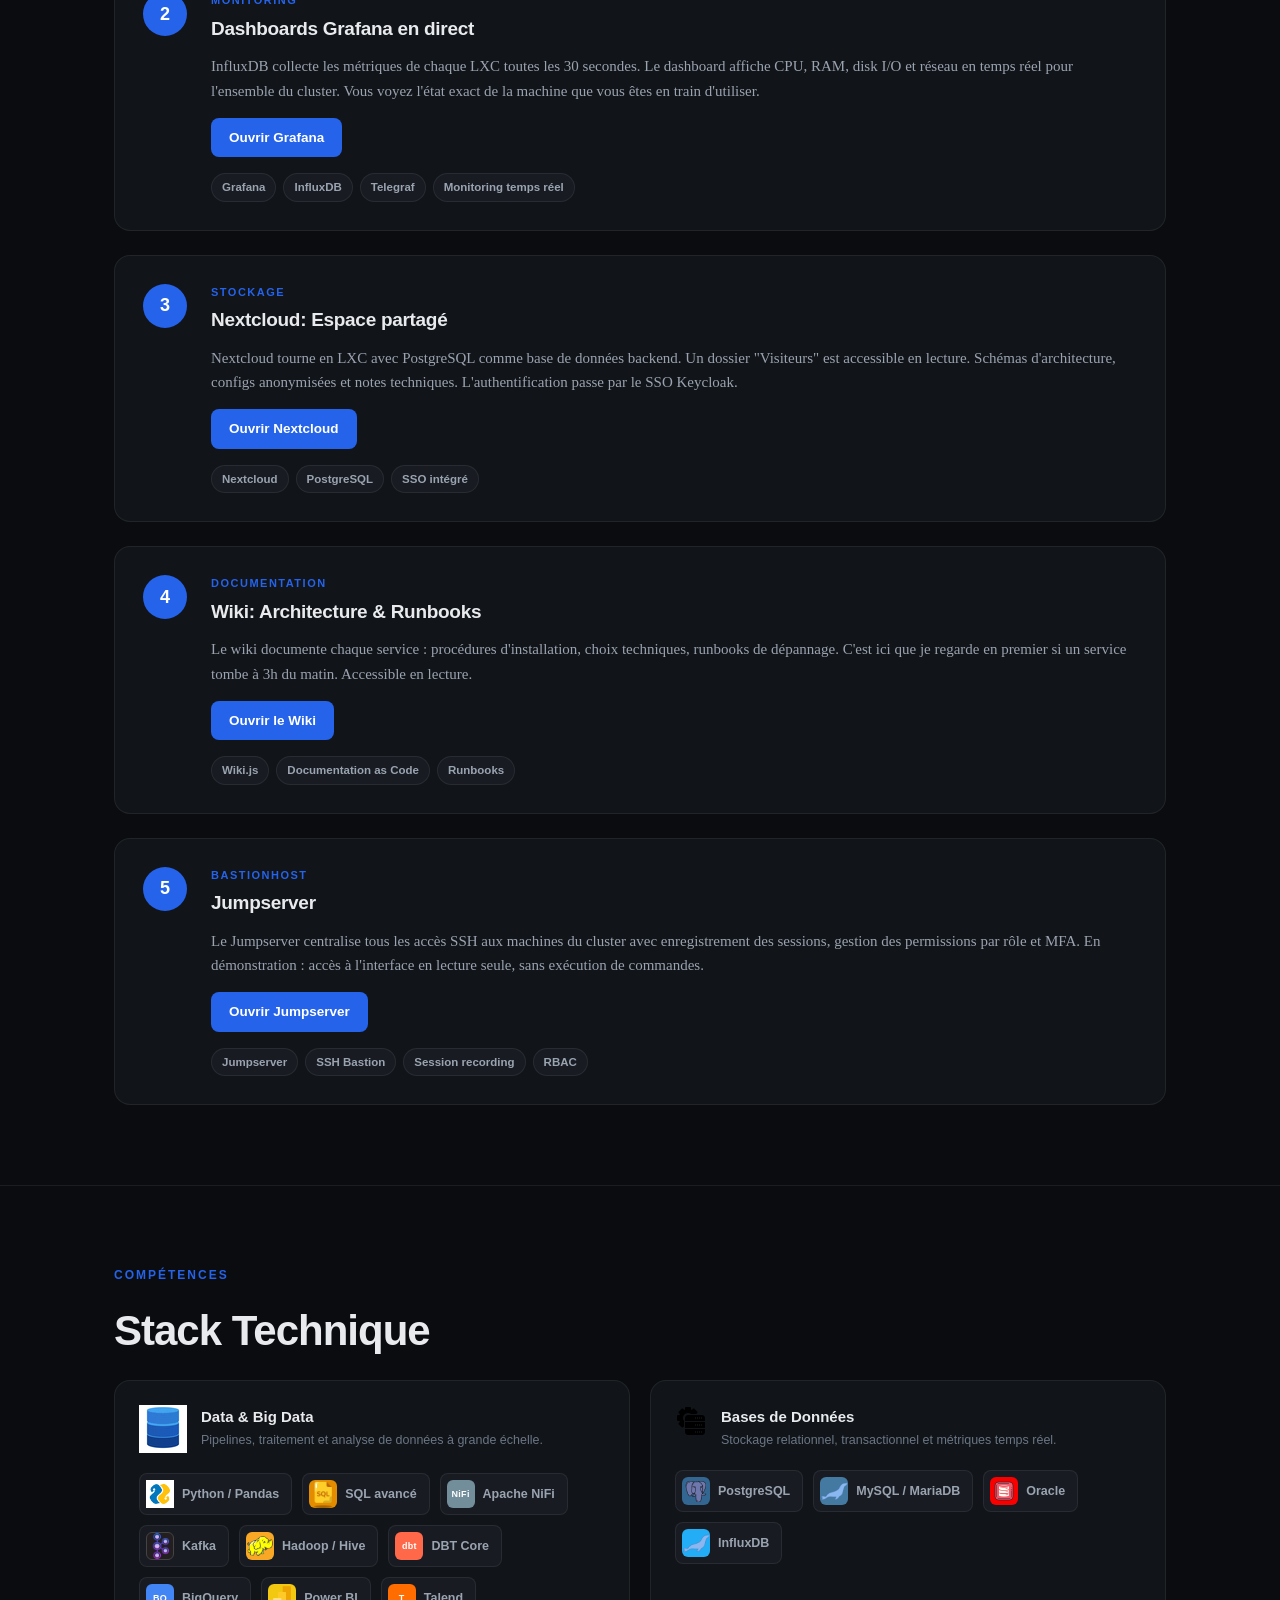
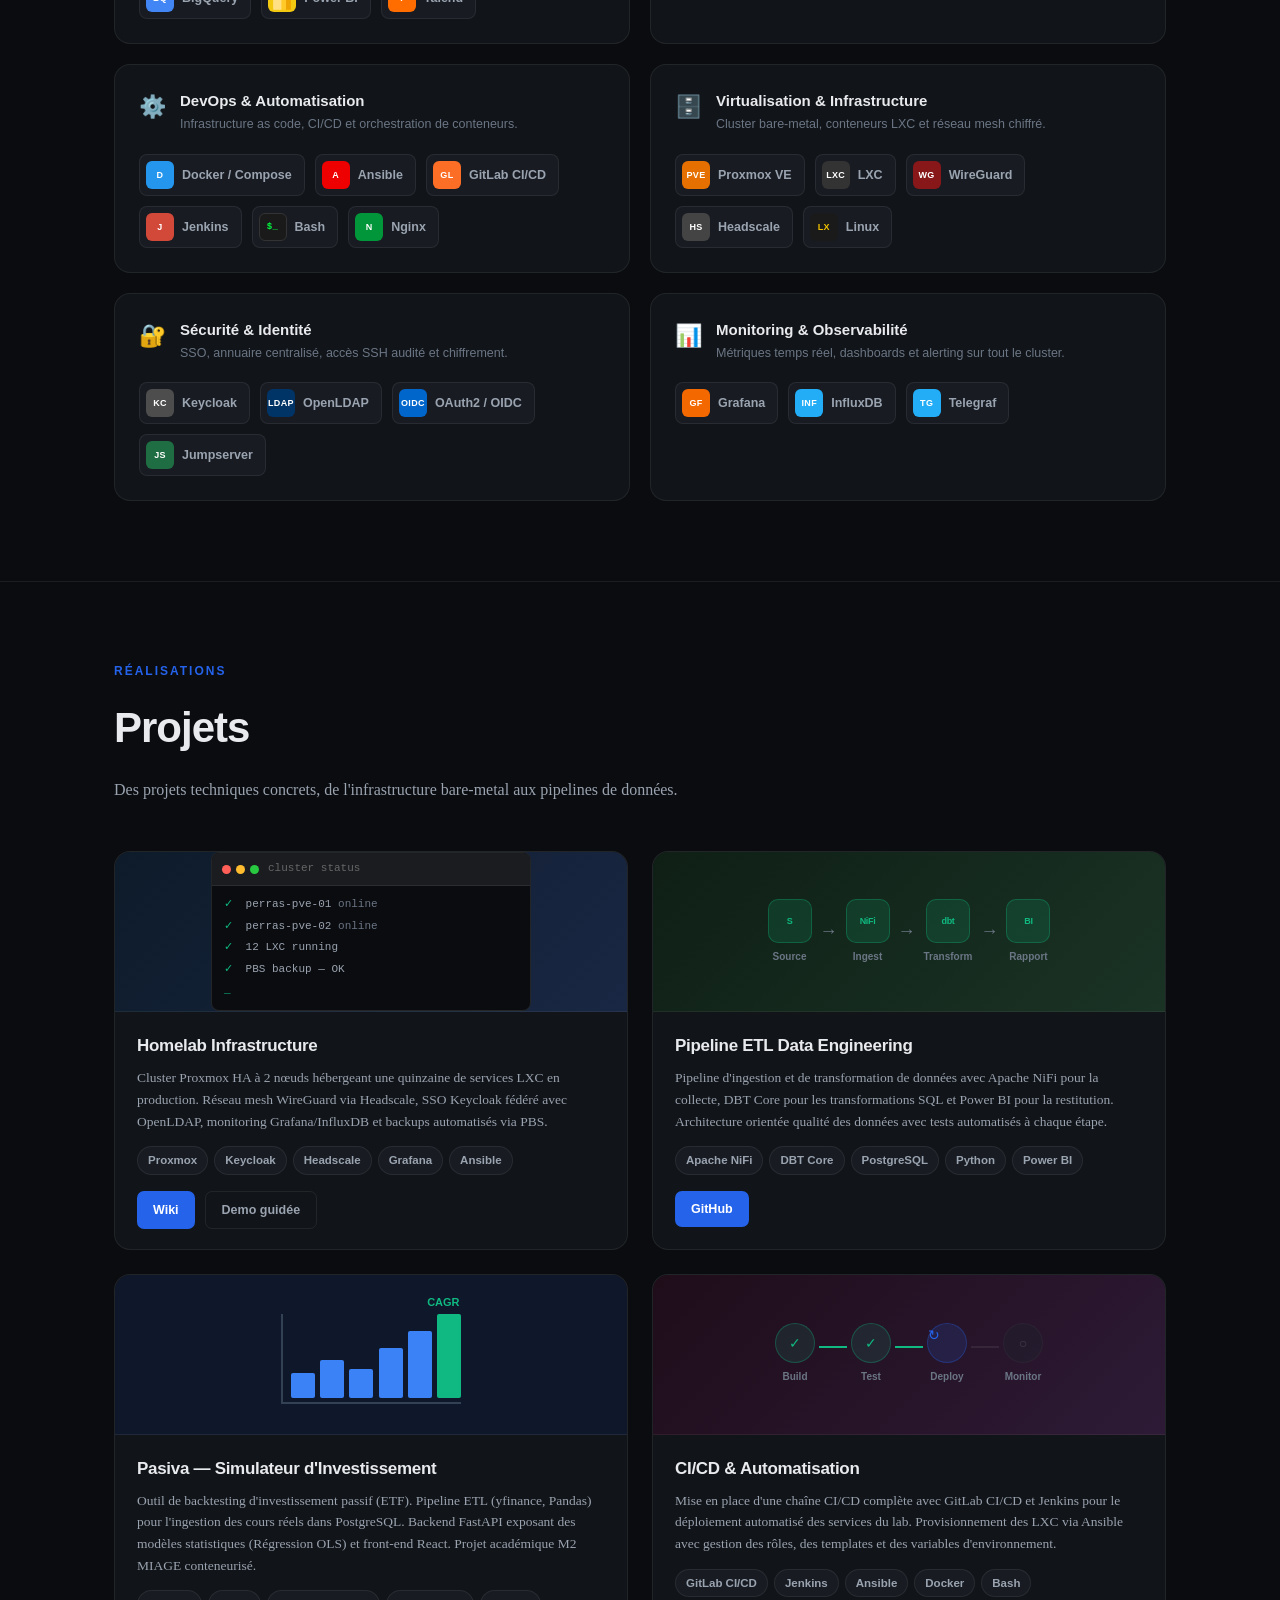
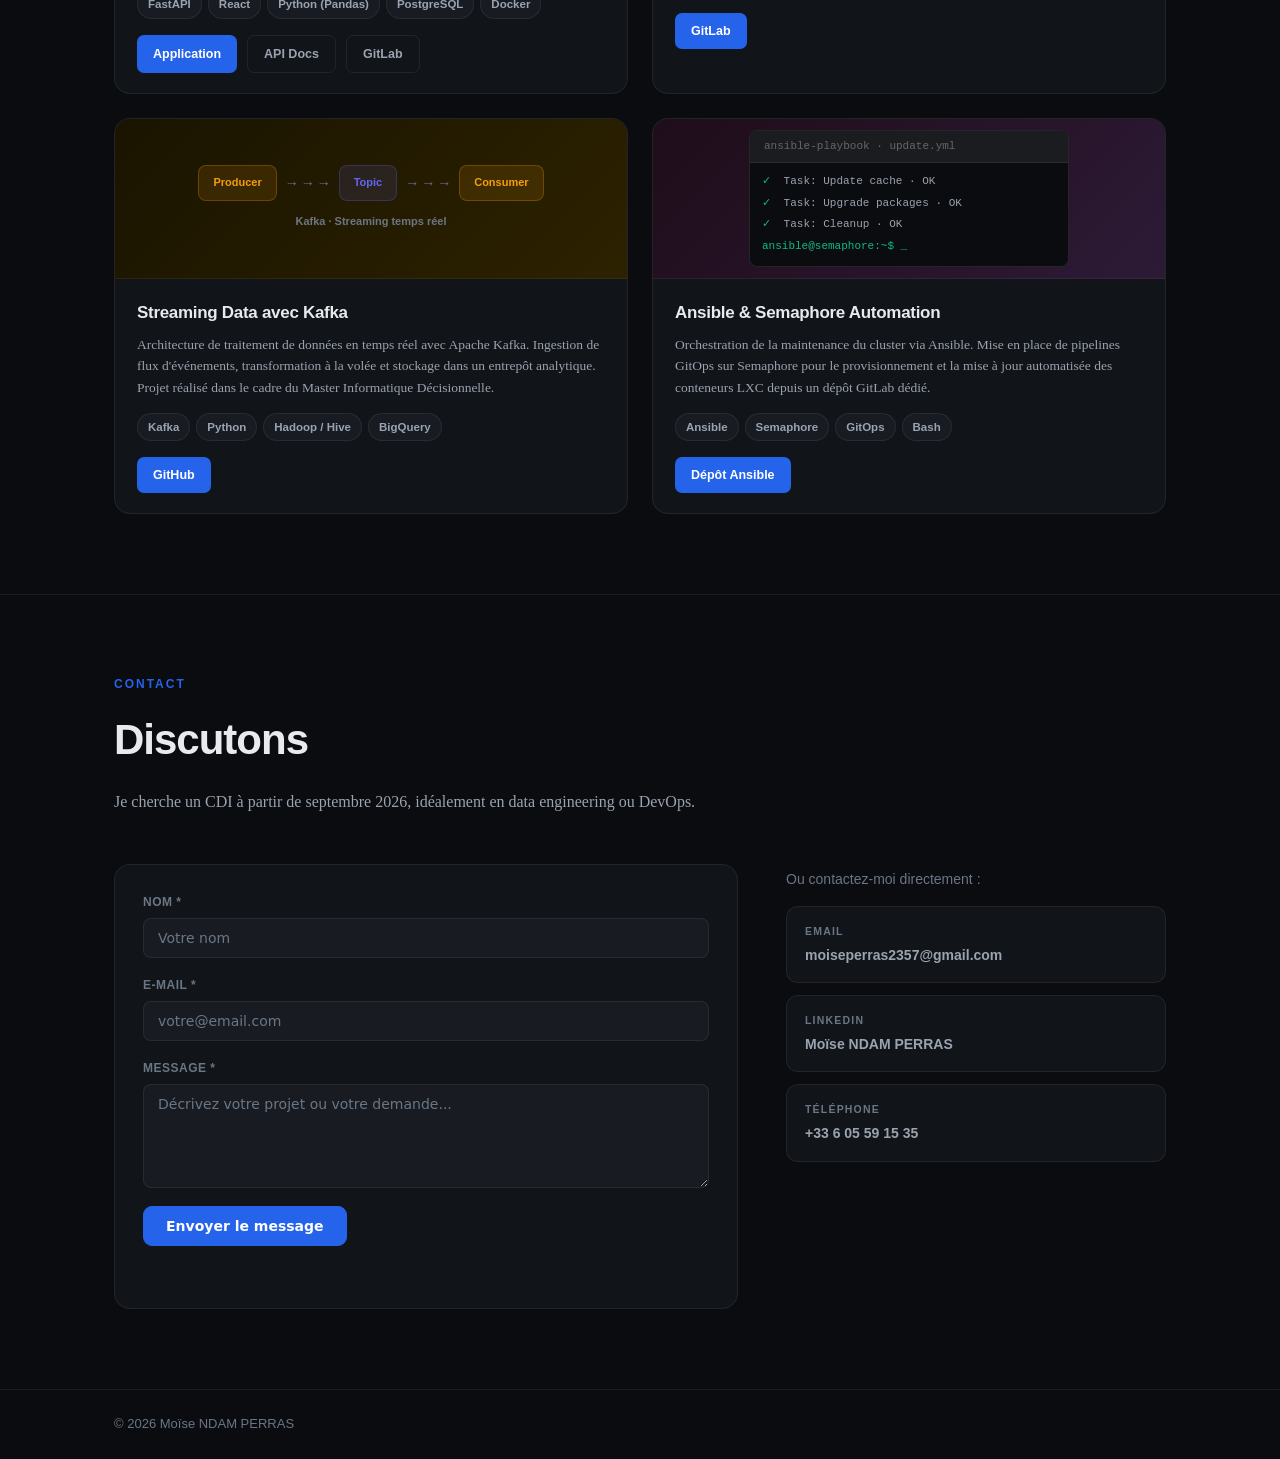
==== commit 998f636b: "Ajout projet pasiva" ====
--- a/src/index.html
+++ b/src/index.html
@@ -686,6 +686,39 @@
       </div>
 
       <div class="project-card reveal">
+        <div class="project-visual pv-finance" style="background: #0f172a; display: flex; flex-direction: column; justify-content: center; align-items: center; padding: 20px; border-radius: 8px 8px 0 0;">
+          <div style="width: 100%; max-width: 180px; height: 90px; border-bottom: 2px solid #334155; border-left: 2px solid #334155; display: flex; align-items: flex-end; justify-content: space-between; padding-bottom: 4px; padding-left: 8px; margin-top: 10px;">
+            <div style="width: 14%; height: 30%; background: #3b82f6; border-radius: 2px;"></div>
+            <div style="width: 14%; height: 45%; background: #3b82f6; border-radius: 2px;"></div>
+            <div style="width: 14%; height: 35%; background: #3b82f6; border-radius: 2px;"></div>
+            <div style="width: 14%; height: 60%; background: #3b82f6; border-radius: 2px;"></div>
+            <div style="width: 14%; height: 80%; background: #3b82f6; border-radius: 2px;"></div>
+            <div style="width: 14%; height: 100%; background: #10b981; border-radius: 2px; position: relative;">
+              <span style="position: absolute; top: -20px; left: -10px; color: #10b981; font-size: 11px; font-weight: bold;">CAGR</span>
+            </div>
+          </div>
+        </div>
+        <div class="project-body">
+          <div class="project-title">Pasiva — Simulateur d'Investissement</div>
+          <p class="project-desc">
+            Outil de backtesting d'investissement passif (ETF). Pipeline ETL (yfinance, Pandas) pour l'ingestion des cours réels dans PostgreSQL. Backend FastAPI exposant des modèles statistiques (Régression OLS) et front-end React. Projet académique M2 MIAGE conteneurisé.
+          </p>
+          <div class="project-tags">
+            <span class="tag">FastAPI</span>
+            <span class="tag">React</span>
+            <span class="tag">Python (Pandas)</span>
+            <span class="tag">PostgreSQL</span>
+            <span class="tag">Docker</span>
+          </div>
+          <div class="project-actions">
+            <a href="https://pasiva.perras.fr/" class="project-btn" target="_blank" rel="noopener noreferrer">Application</a>
+            <a href="https://pasiva-api.perras.fr/docs" class="project-btn project-btn-outline" target="_blank" rel="noopener noreferrer">API Docs</a>
+            <a href="https://gitlab.com/Perras2357/pasiva" class="project-btn project-btn-outline" target="_blank" rel="noopener noreferrer">GitLab</a>
+          </div>
+        </div>
+      </div>
+
+      <div class="project-card reveal">
         <div class="project-visual pv-cicd">
           <div class="pv-stages">
             <div class="pv-stage pv-stage-done">
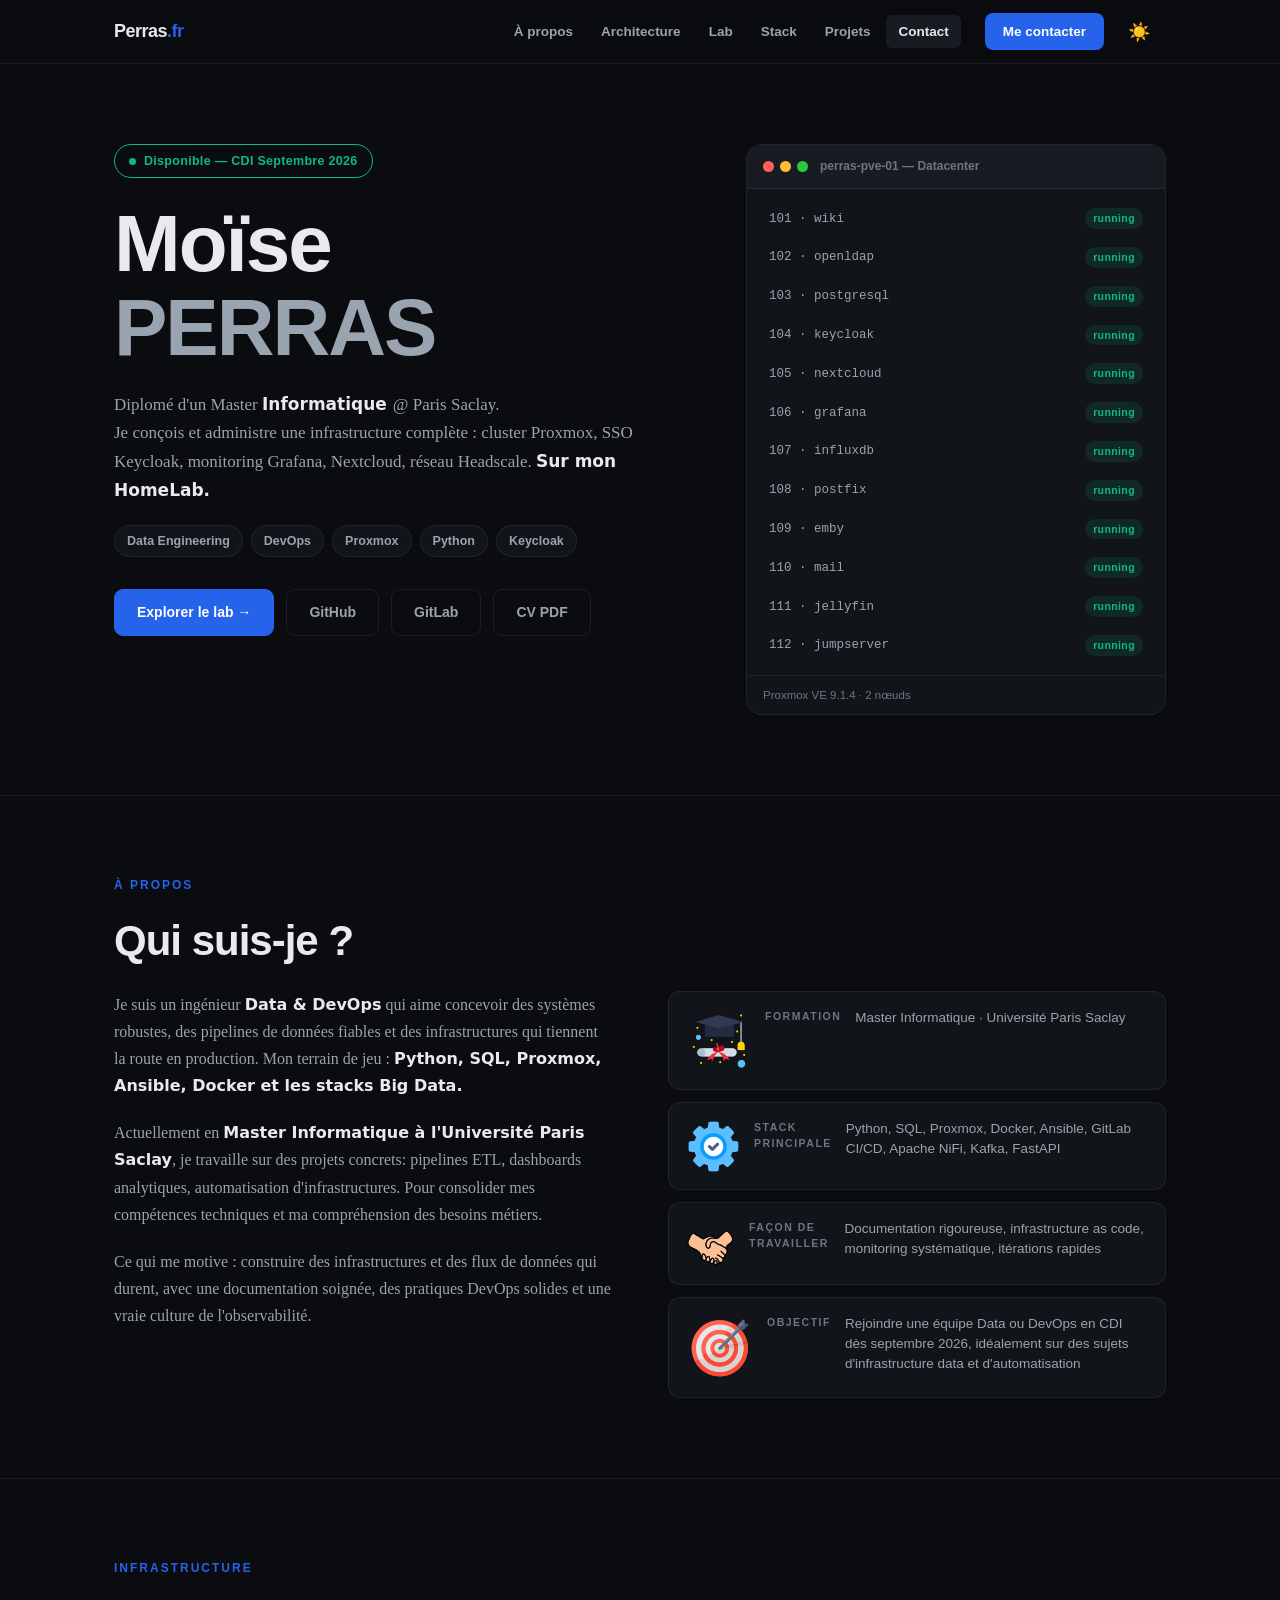
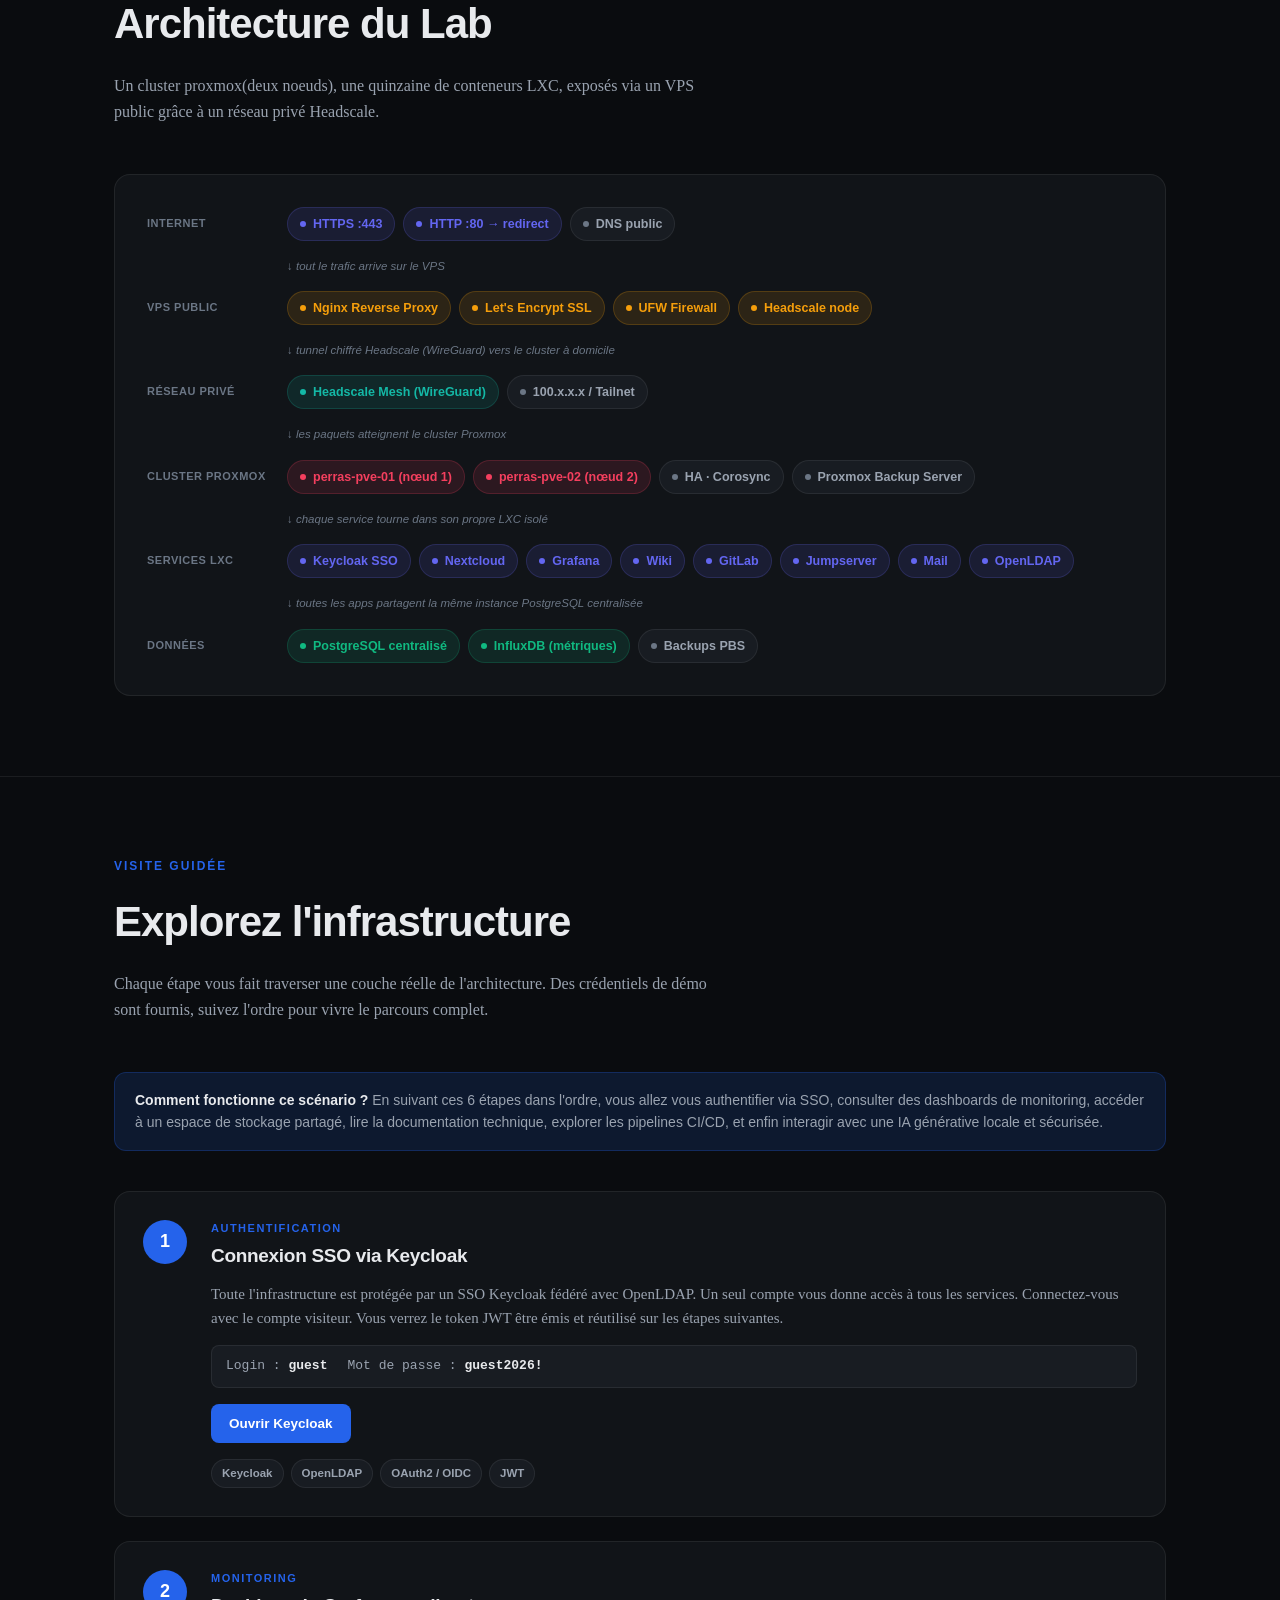
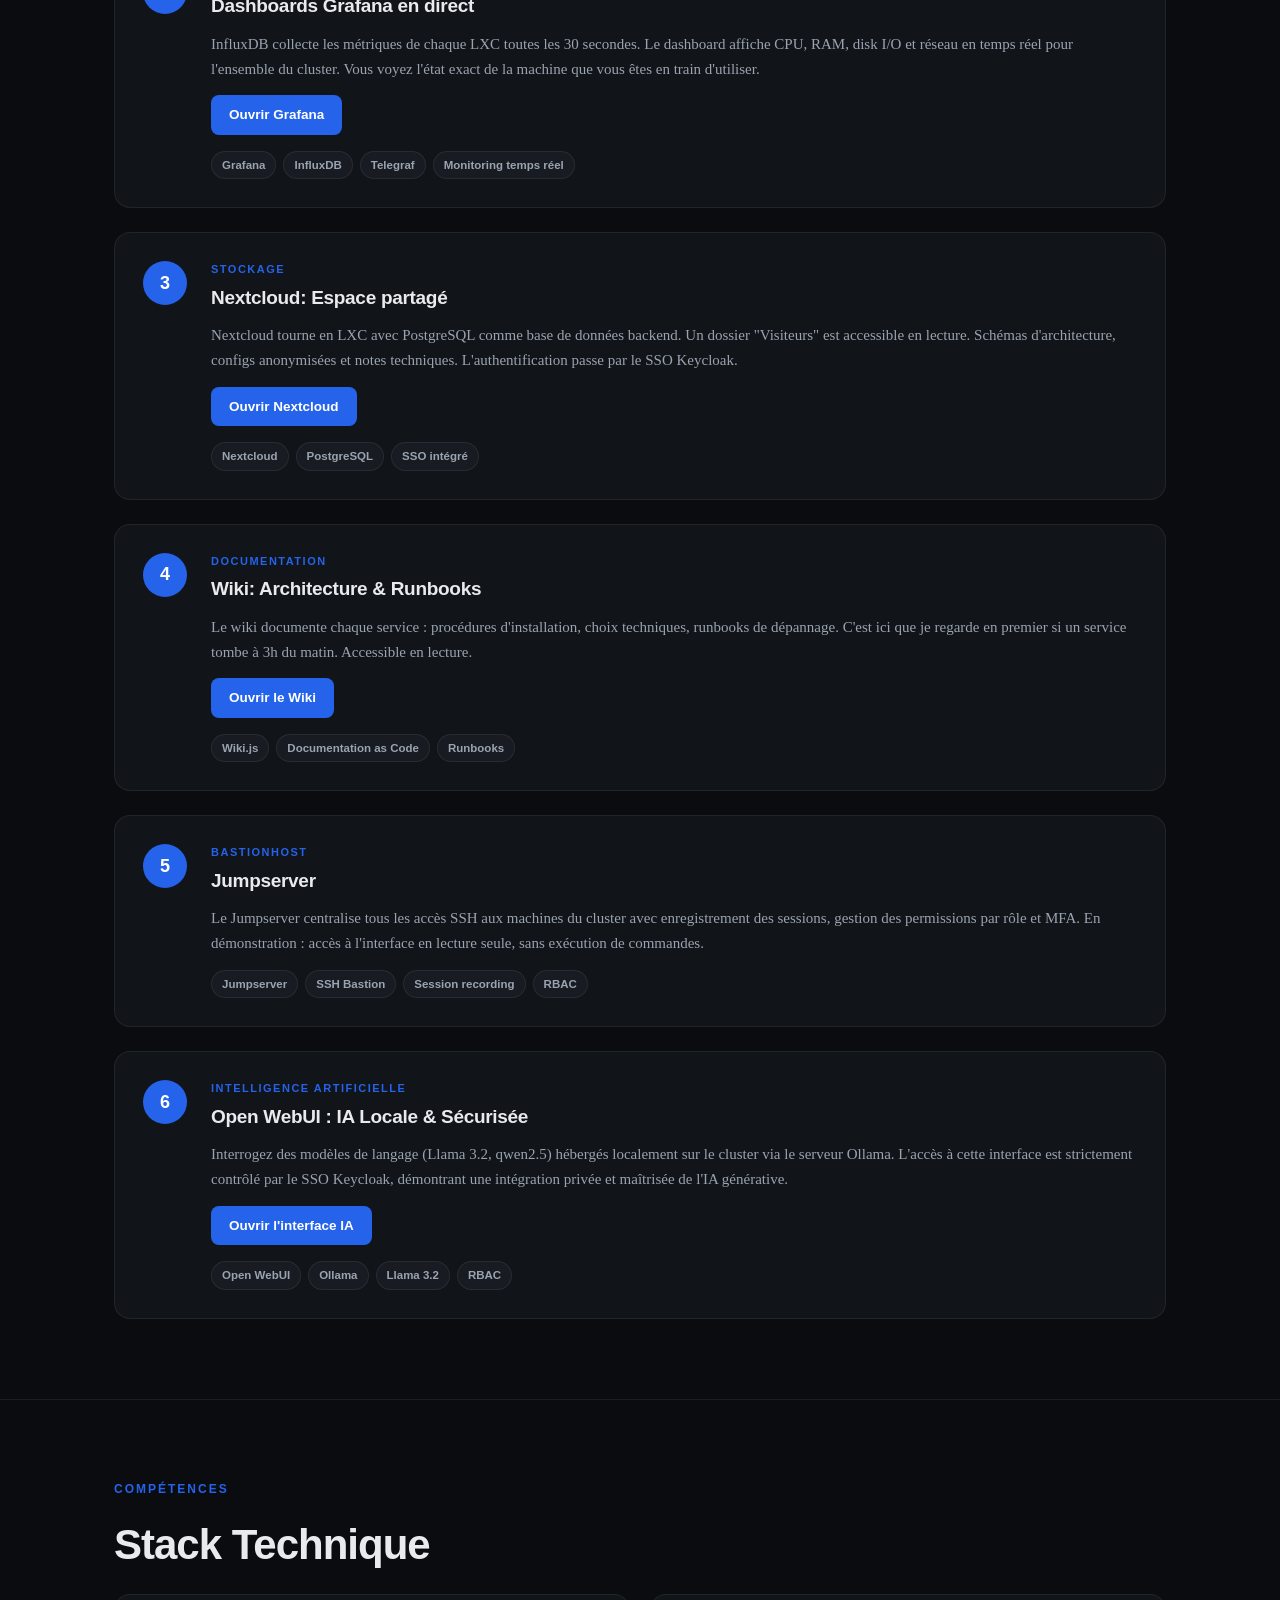
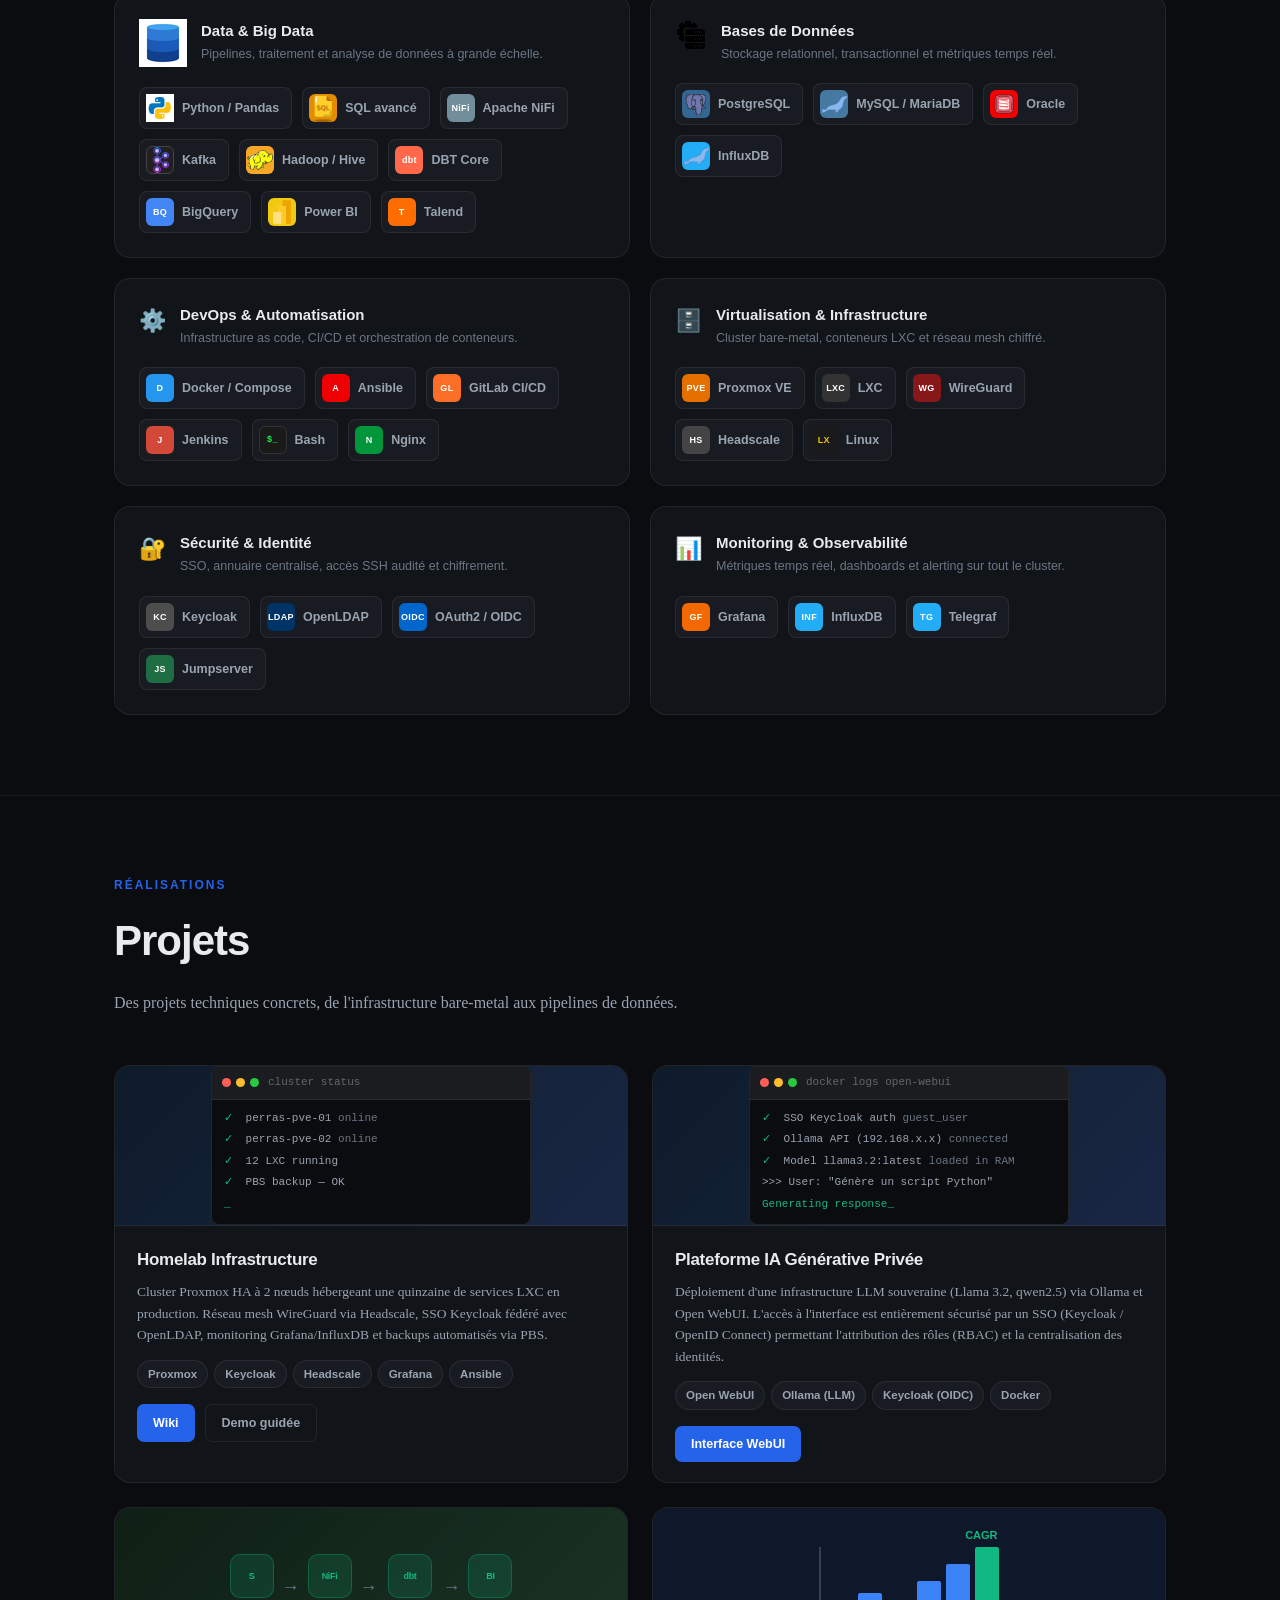
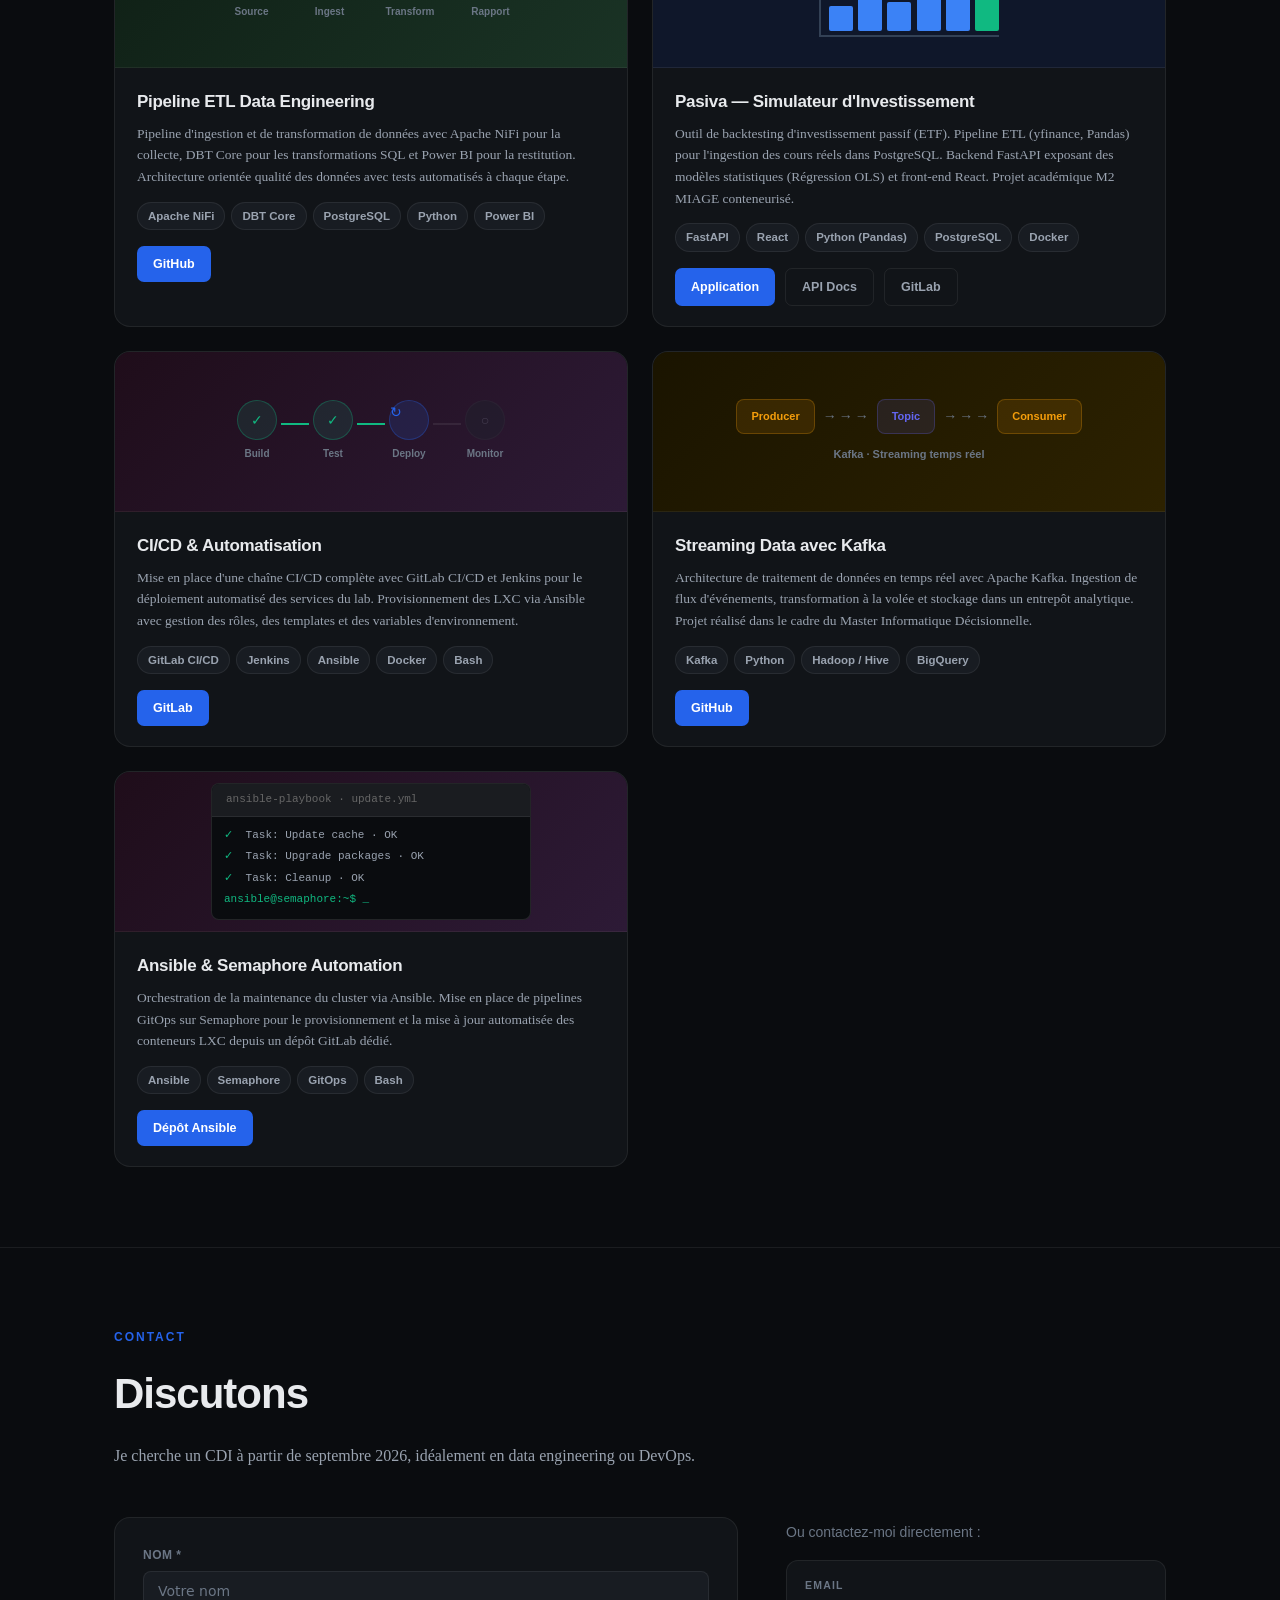
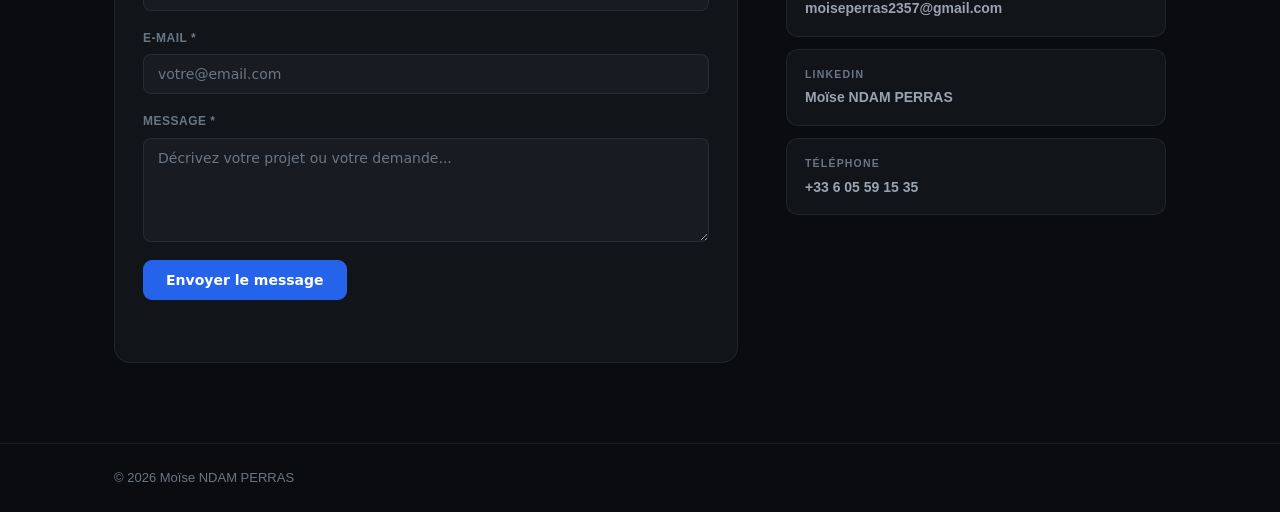
==== commit 07417777: "Add LLM and WebUI tools" ====
--- a/src/index.html
+++ b/src/index.html
@@ -59,7 +59,7 @@
       </div>
       <h1>Moïse<br><span class="dim">PERRAS</span></h1>
       <p class="hero-sub">
-        Étudiant Master <strong>Informatique </strong> @ Paris Saclay.<br>
+        Diplomé d'un Master <strong>Informatique </strong> @ Paris Saclay.<br>
         Je conçois et administre une infrastructure complète : cluster Proxmox,
         SSO Keycloak, monitoring Grafana, Nextcloud, réseau Headscale. 
         <strong>Sur mon HomeLab.</strong>
@@ -266,11 +266,10 @@
     </p>
 
     <div class="scenario-intro reveal">
-      <strong>Comment fonctionne ce scénario ?</strong> En suivant ces 5 étapes dans l'ordre,
-      vous allez vous authentifier via SSO, consulter des dashboards de monitoring en temps réel,
-      accéder à un espace de stockage partagé et lire la documentation technique, 
-      accéder au GitLab auto-hebergé et voir les différents pipelines CI/CD, 
-      visualiser les workFlow N8N.
+      <strong>Comment fonctionne ce scénario ?</strong> En suivant ces 6 étapes dans l'ordre,
+      vous allez vous authentifier via SSO, consulter des dashboards de monitoring,
+      accéder à un espace de stockage partagé, lire la documentation technique, 
+      explorer les pipelines CI/CD, et enfin interagir avec une IA générative locale et sécurisée.
     </div>
 
     <div class="steps">
@@ -367,11 +366,29 @@
             avec enregistrement des sessions, gestion des permissions par rôle et MFA.
             En démonstration : accès à l'interface en lecture seule, sans exécution de commandes.
           </p>
-          <a href="https://bifrost.perras.fr" class="step-link" target="_blank" rel="noopener noreferrer">Ouvrir Jumpserver</a>
           <div class="step-tags">
             <span class="tag">Jumpserver</span>
             <span class="tag">SSH Bastion</span>
             <span class="tag">Session recording</span>
+            <span class="tag">RBAC</span>
+          </div>
+        </div>
+      </div>
+
+      <!-- ETAPE 6 : IA -->
+      <div class="step reveal">
+        <div class="step-num">6</div>
+        <div class="step-body">
+          <div class="step-label">Intelligence Artificielle</div>
+          <div class="step-title">Open WebUI : IA Locale & Sécurisée</div>
+          <p class="step-desc">
+            Interrogez des modèles de langage (Llama 3.2, qwen2.5) hébergés localement sur le cluster via le serveur Ollama. L'accès à cette interface est strictement contrôlé par le SSO Keycloak, démontrant une intégration privée et maîtrisée de l'IA générative.
+          </p>
+          <a href="https://keycloak.perras.fr/realms/KeycloakTest/protocol/openid-connect/auth?response_type=code&client_id=turing-oid&redirect_uri=https%3A%2F%2Fturing.perras.fr%2Foauth%2Foidc%2Fcallback&scope=openid+email+profile&state=6DBp9tKumuphv9EEFbwqgXreHAF0y9&nonce=jnbsw9N9e6ZweqTDT5qZ" class="step-link" target="_blank" rel="noopener noreferrer">Ouvrir l'interface IA</a>
+          <div class="step-tags">
+            <span class="tag">Open WebUI</span>
+            <span class="tag">Ollama</span>
+            <span class="tag">Llama 3.2</span>
             <span class="tag">RBAC</span>
           </div>
         </div>
@@ -637,6 +654,43 @@
           <div class="project-actions">
             <a href="https://wiki.perras.fr" class="project-btn" target="_blank" rel="noopener noreferrer">Wiki</a>
             <a href="#scenario" class="project-btn project-btn-outline">Demo guidée</a>
+          </div>
+        </div>
+      </div>
+
+      <div class="project-card reveal">
+        
+        <div class="project-visual pv-infra">
+          <div class="pv-terminal">
+            <div class="pv-terminal-bar">
+              <span class="pv-dot"></span><span class="pv-dot"></span><span class="pv-dot"></span>
+              <span class="pv-title">docker logs open-webui</span>
+            </div>
+            <div class="pv-lines">
+              <div class="pv-line"><span class="pv-ok">✓</span> SSO Keycloak auth <span class="pv-dim">guest_user</span></div>
+              <div class="pv-line"><span class="pv-ok">✓</span> Ollama API (192.168.x.x) <span class="pv-dim">connected</span></div>
+              <div class="pv-line"><span class="pv-ok">✓</span> Model llama3.2:latest <span class="pv-dim">loaded in RAM</span></div>
+              <div class="pv-line">>>> User: "Génère un script Python"</div>
+              <div class="pv-line pv-cursor">Generating response_</div>
+            </div>
+          </div>
+        </div>
+        
+        <div class="project-body">
+          <div class="project-title">Plateforme IA Générative Privée</div>
+          <p class="project-desc">
+            Déploiement d'une infrastructure LLM souveraine (Llama 3.2, qwen2.5) via Ollama et Open WebUI. 
+            L'accès à l'interface est entièrement sécurisé par un SSO (Keycloak / OpenID Connect) 
+            permettant l'attribution des rôles (RBAC) et la centralisation des identités.
+          </p>
+          <div class="project-tags">
+            <span class="tag">Open WebUI</span>
+            <span class="tag">Ollama (LLM)</span>
+            <span class="tag">Keycloak (OIDC)</span>
+            <span class="tag">Docker</span>
+          </div>
+          <div class="project-actions">
+            <a href="https://keycloak.perras.fr/realms/KeycloakTest/protocol/openid-connect/auth?response_type=code&client_id=turing-oid&redirect_uri=https%3A%2F%2Fturing.perras.fr%2Foauth%2Foidc%2Fcallback&scope=openid+email+profile&state=6DBp9tKumuphv9EEFbwqgXreHAF0y9&nonce=jnbsw9N9e6ZweqTDT5qZ" class="project-btn" target="_blank" rel="noopener noreferrer">Interface WebUI</a>
           </div>
         </div>
       </div>
